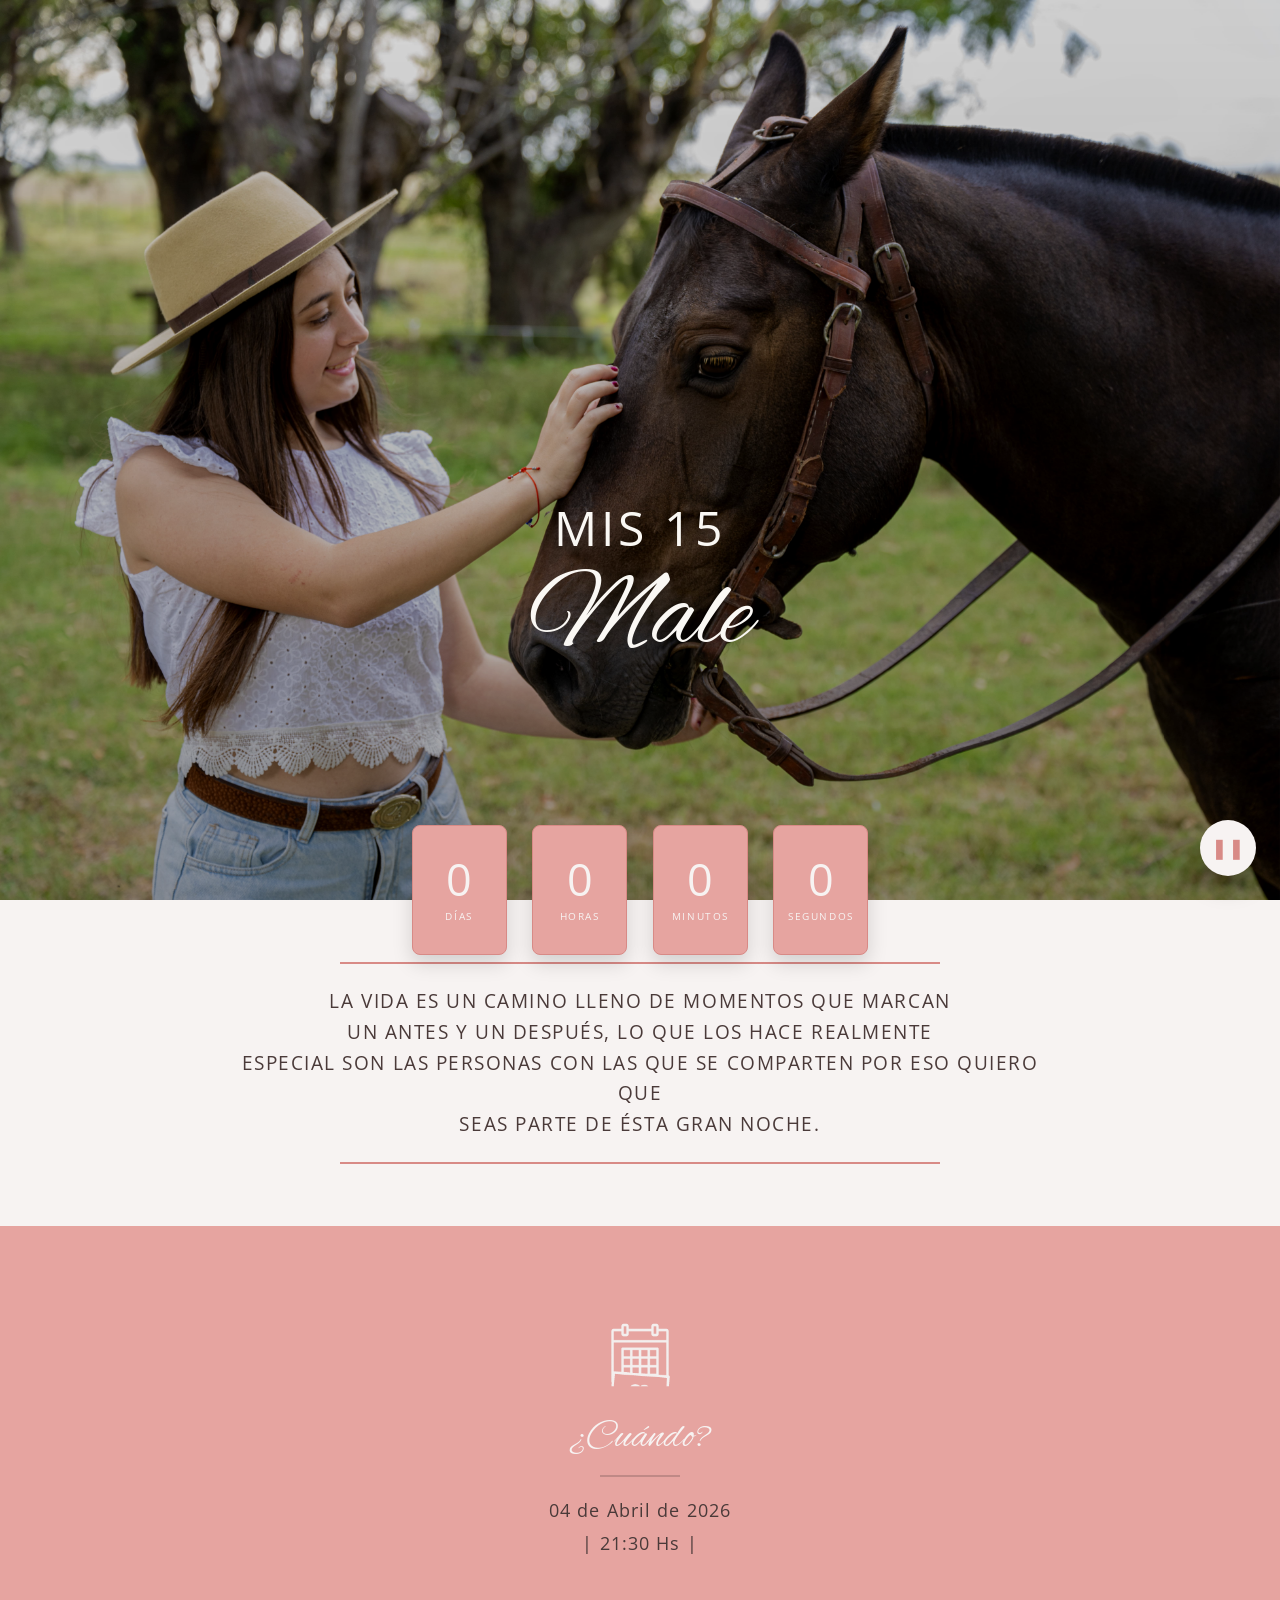
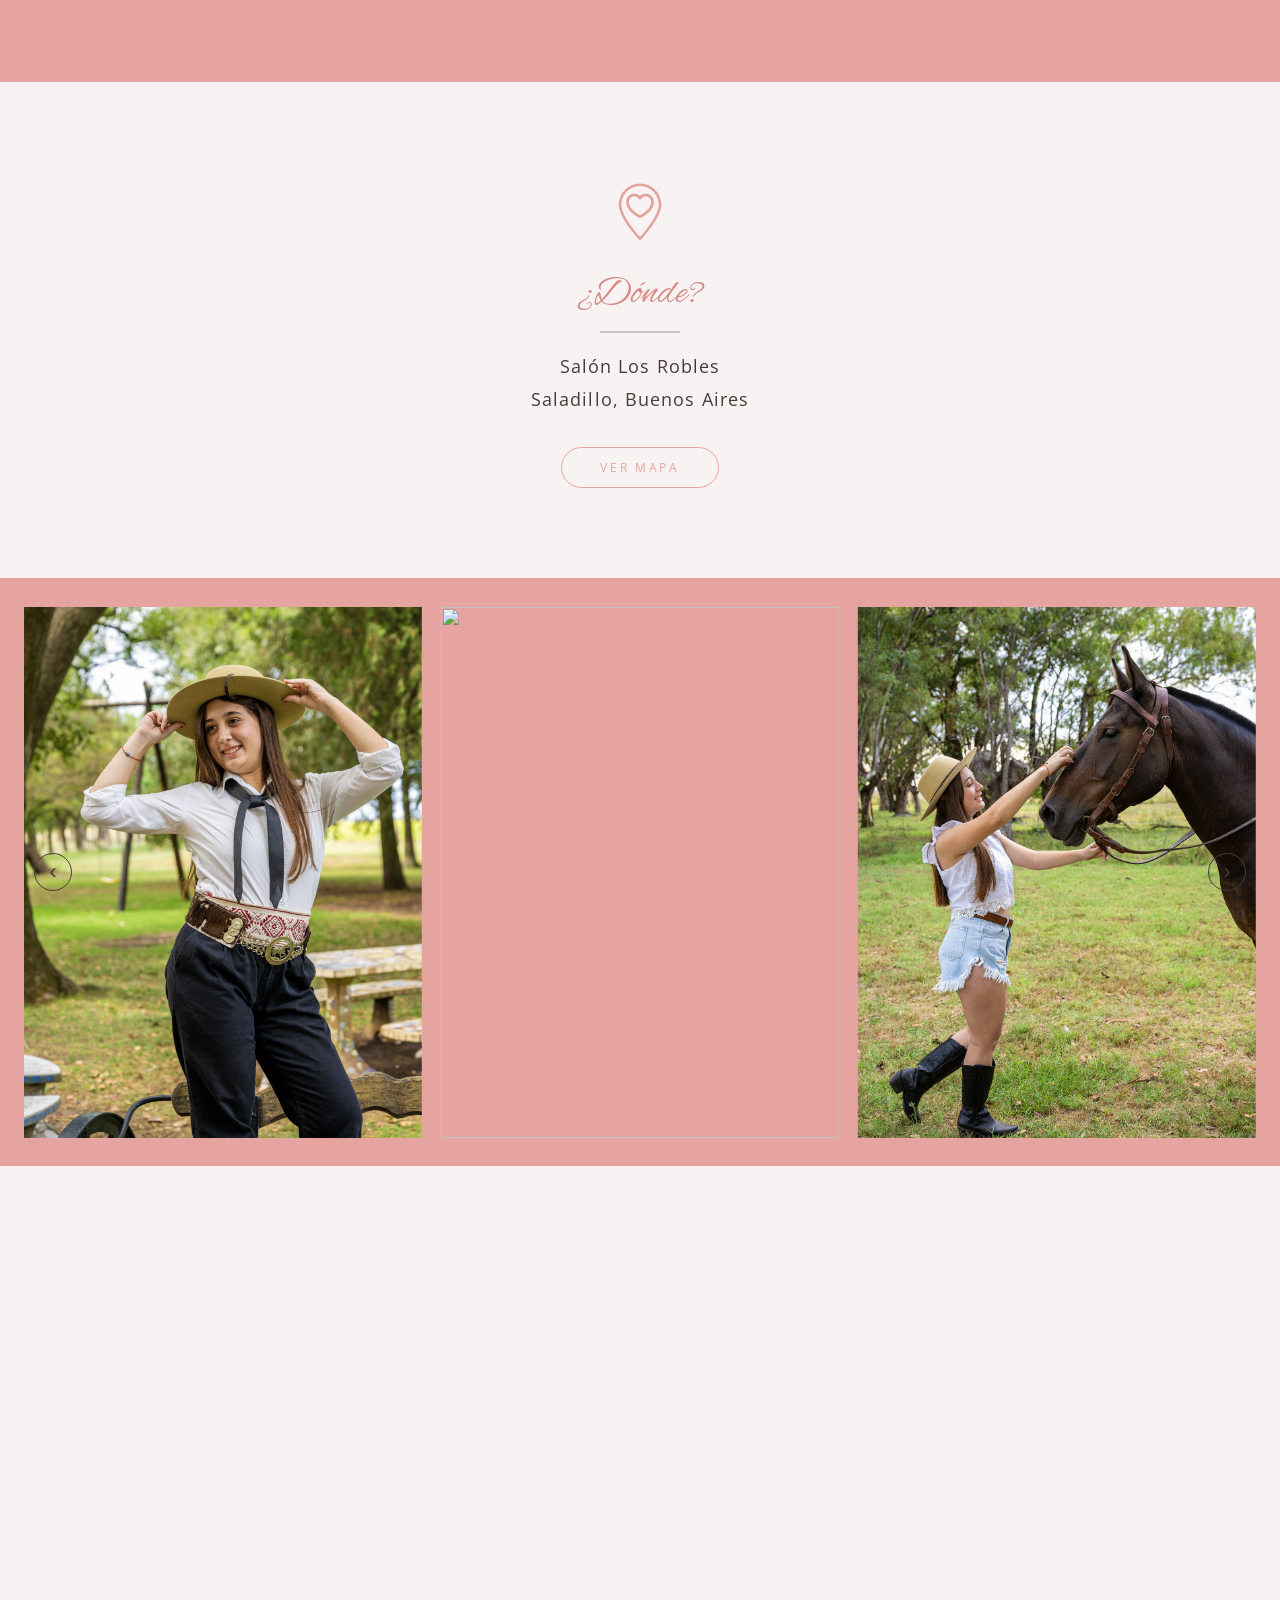
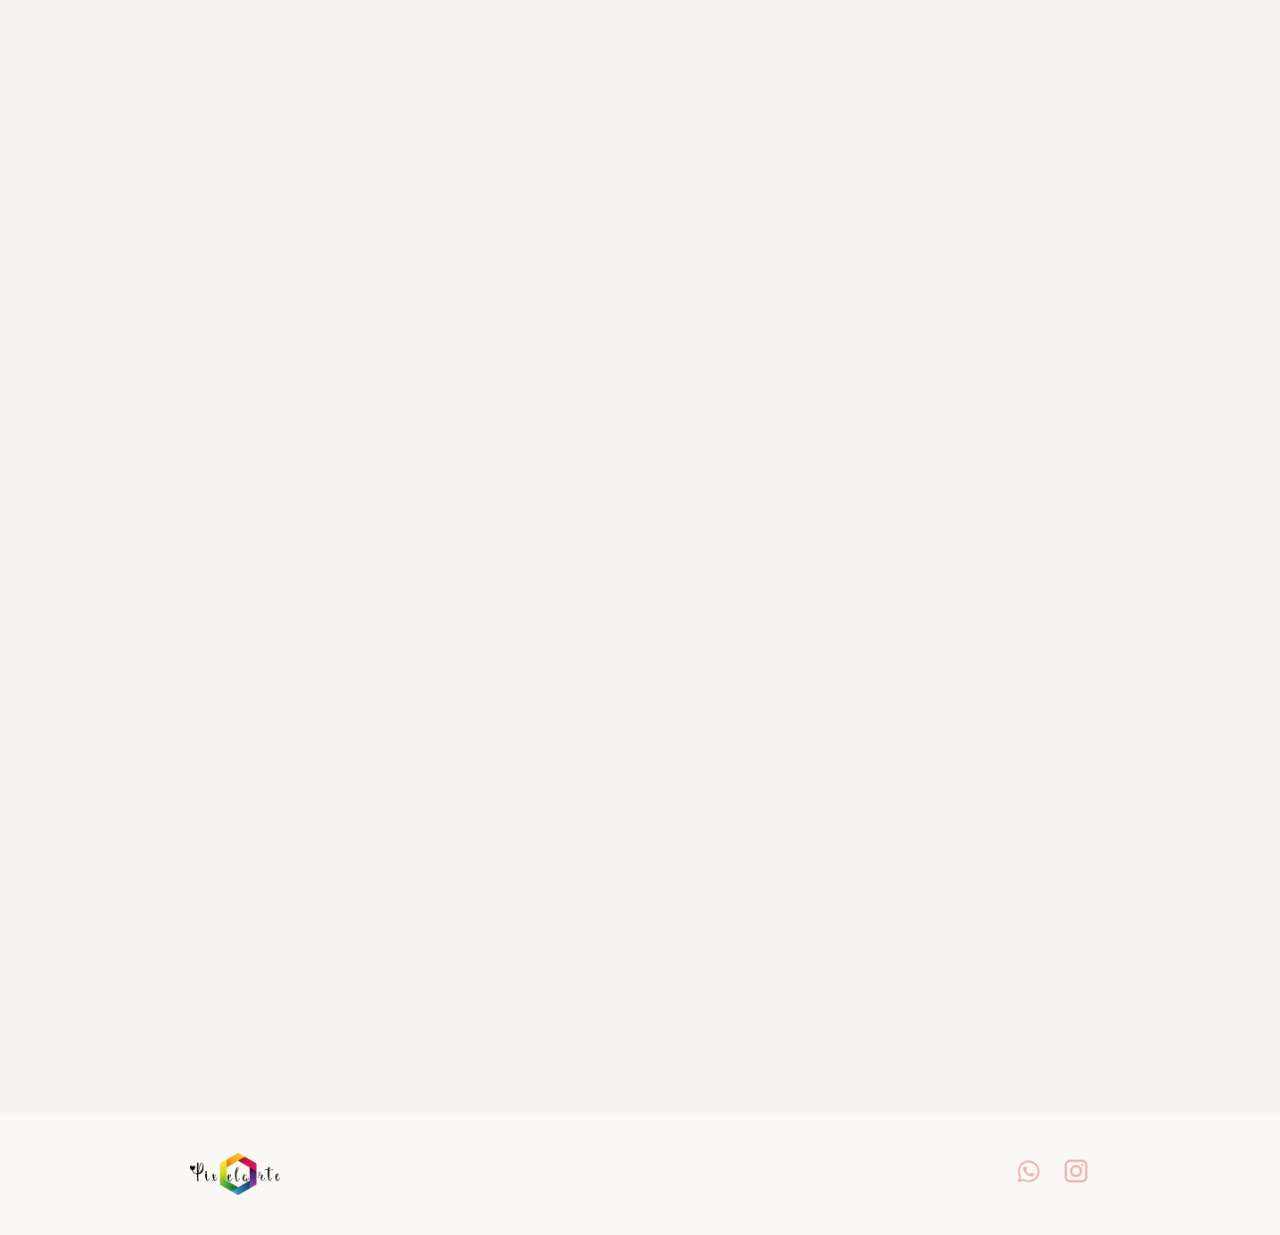
==== invitacion.html @ fdafbbee "Add files via upload" ====
<!DOCTYPE html>
<html lang="es">
<head>
  <meta charset="UTF-8" />
  <meta name="viewport" content="width=device-width, initial-scale=1.0" />
  <title>Mis 15 Male</title>

  <link rel="icon" type="image/png" href="Pixelarte Isologotipo.png">

  <link rel="stylesheet" href="inv.css">
</head>
<body>

  <!-- Música -->
  <audio id="musica" loop>
    <source src="Natalia Lafourcade - Hasta la Raíz.mp3" type="audio/mpeg">
  </audio>

  <!-- Botón música -->
  <button id="musicToggle" class="music-btn">▶</button>

<section class="foto-portada">
  <img src="DSC_3637-1.jpg" class="hero-desktop" alt="Foto de la quinceañera">
  <img src="DSC_3637-copia.jpg" class="hero-mobile" alt="Foto">
  <div class="hero-text">
    <span class="hero-title">MIS 15</span>
    <span class="hero-name">Male</span>
  </div>

  
   <!-- CUENTA REGRESIVA -->
  <div class="countdown-wrapper">
    <div class="countdown">
      <div class="time-box">
        <span id="days">0</span>
        <small>DÍAS</small>
      </div>
      <div class="time-box">
        <span id="hours">0</span>
        <small>HORAS</small>
      </div>
      <div class="time-box">
        <span id="minutes">0</span>
        <small>MINUTOS</small>
      </div>
      <div class="time-box">
        <span id="seconds">0</span>
        <small>SEGUNDOS</small>
      </div>
    </div>
  </div>
</section>


 <section class="frase-separador">
  <div class="linea reveal"></div>

  <p class="frase-texto reveal">
La vida es un camino lleno de momentos que marcan <br> 
un antes y un después, lo que los hace realmente <br>
especial son las personas con las que se comparten por eso quiero que <br>
seas parte de ésta gran noche.
 </p>

  <div class="linea reveal"></div>
</section>

<section class="section-fecha reveal">
  <div class="fecha-contenido">
    
    <div class="fecha-icono">
      <img src="Calendario.gif" alt="Calendario">
    </div>

    <h2 class="fecha-titulo">¿Cuándo?</h2>

    <p class="fecha-texto">
      04 de Abril de 2026<br>
      | 21:30 Hs |
    </p>

  </div>
</section>

<section class="donde-section reveal">

  <!-- ICONO (poné tu imagen acá) -->
  <img src="Ubicacion.gif" alt="Ubicación" class="icono-donde">

  <p class="donde-titulo">¿Dónde?</p>

  <p class="donde-info">
    Salón Los Robles <br>
    Saladillo, Buenos Aires
  </p>

  <button class="donde-boton" onclick="abrirMapa('fiesta')">
    VER MAPA
  </button>

</section>
<!-- MAPA MODAL -->
<div id="mapaModal" class="mapa-modal">
  <div class="mapa-contenido">
    <button class="cerrar-album" onclick="cerrarMapa()"></button>
    
   <iframe
src="https://www.google.com/maps?q=Quinta+Los+Robles+Saladillo&output=embed"
width="100%"
height="100%"
style="border:0;"
allowfullscreen=""
loading="lazy"
referrerpolicy="no-referrer-when-downgrade">
</iframe>
  </div>
</div>

<section class="carousel-section reveal">
  <div class="carousel-container carousel-hidden">


    <button class="carousel-btn prev" onclick="moveSlide(this, -1)">‹</button>
<button class="carousel-btn next" onclick="moveSlide(this, 1)">›</button>



    <div class="carousel-track">
      <div class="carousel-item"><img src="1.jpg" alt=""></div>
      <div class="carousel-item"><img src="2.jpg" alt=""></div>
      <div class="carousel-item"><img src="3.jpg" alt=""></div>
      <div class="carousel-item"><img src="4.jpg" alt=""></div>
      <div class="carousel-item"><img src="1.jpg" alt=""></div>
      <div class="carousel-item"><img src="2.jpg" alt=""></div>
      <div class="carousel-item"><img src="3.jpg" alt=""></div>
      <div class="carousel-item"><img src="4.jpg" alt=""></div>
      <div class="carousel-item"><img src="1.jpg" alt=""></div>
      <div class="carousel-item"><img src="2.jpg" alt=""></div>
      <div class="carousel-item"><img src="3.jpg" alt=""></div>
      <div class="carousel-item"><img src="4.jpg" alt=""></div>
      <div class="carousel-item"><img src="1.jpg" alt=""></div>
      <div class="carousel-item"><img src="2.jpg" alt=""></div>
      <div class="carousel-item"><img src="3.jpg" alt=""></div>
      <div class="carousel-item"><img src="4.jpg" alt=""></div>
      <div class="carousel-item"><img src="1.jpg" alt=""></div>
      <div class="carousel-item"><img src="2.jpg" alt=""></div>
      <div class="carousel-item"><img src="3.jpg" alt=""></div>
      <div class="carousel-item"><img src="4.jpg" alt=""></div>
      <div class="carousel-item"><img src="1.jpg" alt=""></div>
      <div class="carousel-item"><img src="2.jpg" alt=""></div>
      <div class="carousel-item"><img src="3.jpg" alt=""></div>
      <div class="carousel-item"><img src="4.jpg" alt=""></div>
      <div class="carousel-item"><img src="1.jpg" alt=""></div>
      <div class="carousel-item"><img src="2.jpg" alt=""></div>
      <div class="carousel-item"><img src="3.jpg" alt=""></div>
      <div class="carousel-item"><img src="4.jpg" alt=""></div>
      <div class="carousel-item"><img src="1.jpg" alt=""></div>
      <div class="carousel-item"><img src="2.jpg" alt=""></div>
      <div class="carousel-item"><img src="3.jpg" alt=""></div>
      <div class="carousel-item"><img src="4.jpg" alt=""></div>
      <div class="carousel-item"><img src="1.jpg" alt=""></div>
      <div class="carousel-item"><img src="2.jpg" alt=""></div>
      <div class="carousel-item"><img src="3.jpg" alt=""></div>
      <div class="carousel-item"><img src="4.jpg" alt=""></div>      
    </div>

  </div>
</section>

<section class="dresscode-section reveal">

  <!-- ICONO (reemplazá src por el tuyo) -->
  <img src="Diamante.gif" alt="Dress Code" class="dresscode-icono">

  <h2 class="dresscode-titulo">Vestimenta</h2>

  <p class="dresscode-tipo">ELEGANTE</p>

  <div class="dresscode-linea"></div>

  <p class="dresscode-aclaracion">
    Sentite libre de elegir un look<br>
    arreglado sin necesidad de traje, corbata<br>
    ni vestidos largos.<br>
  </p>

</section>

<section class="frase-separador frase-oscura reveal">

  <div class="linea-oscura reveal"></div>

  <p class="frase-texto-oscura reveal">
    COMIENZA MI CUENTA REGRESIVA <br>
    PARA VIVIR LO QUE TANTO SOÑÉ.<br>
  </p>

  <div class="linea-oscura reveal"></div>

</section>

<section class="album-section reveal">

  <!-- ICONO (poné el tuyo) -->
  <img src="Camara.gif" alt="Álbum de fotos" class="album-icono">

  <h2 class="album-titulo">Quiero ver tus fotos</h2>

  <p class="album-texto">
    Pueden subir todas sus fotos <br>
    del evento a mi álbum compartido<br>
  </p>

  <button class="album-boton" onclick="abrirAlbum()">
SUBIR FOTOS
</button>

</section>

<div id="albumOverlay">

  <button class="cerrar-album" onclick="cerrarAlbum()">✕</button>

  <iframe src="album.html"></iframe>

</div>

<section class="regalo-section reveal">

  <div class="regalo-contenido">

    <!-- ICONO -->
    <div class="regalo-icono">
      <img src="Regalo.gif" alt="Regalo">
    </div>

    <h2 class="regalo-titulo">Mesa de Regalos</h2>

    <p class="regalo-texto">
      Nada es más importante que tú presencia,<br>
      pero sí deseás hacerme un regalo<br>
      que sea tamaño sobrecito.<br>
    </p>

  </div>

</section>

<section class="carousel-section reveal">

  <div class="carousel-container carousel-hidden">

    <button class="carousel-btn prev" onclick="moveSlide(this, -1)">‹</button>
<button class="carousel-btn next" onclick="moveSlide(this, 1)">›</button>


    <div class="carousel-track">
      <div class="carousel-item"><img src="5.jpg" alt=""></div>
      <div class="carousel-item"><img src="6.jpg" alt=""></div>
      <div class="carousel-item"><img src="7.jpg" alt=""></div>
      <div class="carousel-item"><img src="5.jpg" alt=""></div>
      <div class="carousel-item"><img src="6.jpg" alt=""></div>
      <div class="carousel-item"><img src="7.jpg" alt=""></div>
      <div class="carousel-item"><img src="5.jpg" alt=""></div>
      <div class="carousel-item"><img src="6.jpg" alt=""></div>
      <div class="carousel-item"><img src="7.jpg" alt=""></div>
      <div class="carousel-item"><img src="5.jpg" alt=""></div>
      <div class="carousel-item"><img src="6.jpg" alt=""></div>
      <div class="carousel-item"><img src="7.jpg" alt=""></div>
      <div class="carousel-item"><img src="5.jpg" alt=""></div>
      <div class="carousel-item"><img src="6.jpg" alt=""></div>
      <div class="carousel-item"><img src="7.jpg" alt=""></div>
      <div class="carousel-item"><img src="5.jpg" alt=""></div>
      <div class="carousel-item"><img src="6.jpg" alt=""></div>
      <div class="carousel-item"><img src="7.jpg" alt=""></div>
      <div class="carousel-item"><img src="5.jpg" alt=""></div>
      <div class="carousel-item"><img src="6.jpg" alt=""></div>
      <div class="carousel-item"><img src="7.jpg" alt=""></div>
      <div class="carousel-item"><img src="5.jpg" alt=""></div>
      <div class="carousel-item"><img src="6.jpg" alt=""></div>
      <div class="carousel-item"><img src="7.jpg" alt=""></div>
      <div class="carousel-item"><img src="5.jpg" alt=""></div>
      <div class="carousel-item"><img src="6.jpg" alt=""></div>
      <div class="carousel-item"><img src="7.jpg" alt=""></div>
      <div class="carousel-item"><img src="5.jpg" alt=""></div>
      <div class="carousel-item"><img src="6.jpg" alt=""></div>
      <div class="carousel-item"><img src="7.jpg" alt=""></div>
      <div class="carousel-item"><img src="5.jpg" alt=""></div>
      <div class="carousel-item"><img src="6.jpg" alt=""></div>
      <div class="carousel-item"><img src="7.jpg" alt=""></div>
      <div class="carousel-item"><img src="5.jpg" alt=""></div>
      <div class="carousel-item"><img src="6.jpg" alt=""></div>
      <div class="carousel-item"><img src="7.jpg" alt=""></div>
      <div class="carousel-item"><img src="5.jpg" alt=""></div>
      <div class="carousel-item"><img src="6.jpg" alt=""></div>
      <div class="carousel-item"><img src="7.jpg" alt=""></div>
    </div>

  </div>

</section>

<section class="frase-separador frase-oscura reveal">

  <div class="linea-oscura reveal"></div>

  <p class="frase-texto-oscura reveal">
    QUIERO QUE SEAS PARTE DE ESTA NOCHE TAN ESPECIAL PARA MÍ
  </p>

  <div class="linea-oscura reveal"></div>

</section>
<section class="musica-section reveal">

  <img src="Musica.gif" alt="Música" class="musica-icono">

  <h2 class="musica-titulo">Sumá tu canción</h2>

  <p class="musica-texto">
    ¿Cuál es la canción q no debe <br>
     faltar en la playlist de la fiesta?
  </p>

  <!-- 🎧 VISTA PREVIA SPOTIFY -->
  <div class="spotify-preview">
    <iframe
src="https://open.spotify.com/embed/playlist/1Nv7Byeky672iIqFgaaTHV?theme=0"
loading="lazy"
allow="autoplay; clipboard-write; encrypted-media; fullscreen; picture-in-picture">
</iframe>
  </div>

  <a
    href="https://open.spotify.com/playlist/1Nv7Byeky672iIqFgaaTHV?si=Cf5JRsGTRLe-jTcQRx_o3g&pt=467a1d64c86db65dd7f4124edf9e738d&pi=liHEUM7JQKGcd"
    target="_blank"
    class="musica-boton"
  >
    AGREGAR CANCIONES
  </a>

</section>


<section class="instagram-section reveal">

  <div class="instagram-contenido">

    <!-- ICONO (logo instagram / gif) -->
    <div class="instagram-icono">
      <img src="Instagram.gif" alt="Instagram">
    </div>

    <h2 class="instagram-titulo">Seguime en Instagram</h2>

    <p class="instagram-texto">
      Compartí tus fotos, videos y recuerdos<br>
de esta noche tan especial<br>
      etiquetándome en Instagram.<br>
    </p>

    <div class="instagram-preview">
  <img src="DSC_3637-copia.jpg" alt="Perfil de Instagram" class="ig-avatar">

  <p class="ig-user">@malegatto9</p>

  <div class="ig-grid">
    <img src="1.jpg" alt="">
    <img src="2.jpg" alt="">
    <img src="3.jpg" alt="">
  </div>
</div>

    <a
      href="https://www.instagram.com/malegatto9?igsh=MTMxNmNuZTY4c3pyZg=="
      target="_blank"
      class="instagram-boton"
    >
      VER INSTAGRAM
    </a>

  </div>

</section>

<section class="asistencia-section reveal">
  <p class="asistencia-titulo">Confirmá tú Asistencia</p>
  <p class="asistencia-fecha">Antes del 8 de Enero de 2026</p>

  <!-- CANTIDAD (AFUERA DEL CUADRO) -->
<div class="cantidad-wrapper">
  <label for="cantidadPersonas" class="label">
    Número de personas a confirmar
  </label>

  <select name="entry.540690027" id="cantidadPersonas" required>
    <option value="">Seleccionar</option>
    <option value="1">1 persona</option>
    <option value="2">2 personas</option>
    <option value="3">3 personas</option>
    <option value="4">4 personas</option>
    <option value="5">5 personas</option>
    <option value="6">6 personas</option>
    <option value="7">7 personas</option>
  </select>
</div>

  <div class="asistencia-card">
    <form
      id="asistenciaForm"
      action="https://docs.google.com/forms/d/e/1FAIpQLSeVSXwCPPIdnPT5GHcYxbFGFadPv_xNnHCM5b_DQEjVjLg-8Q/formResponse"
      method="POST"
      target="hidden_iframe"
    >
   <input
  type="hidden"
  name="entry.540690027"
  id="cantidadHidden"
/>

<div class="campo campo-radios">
        <label class="label">¿Asistirás?</label>

        <label class="radio-item">
          <input type="radio" name="entry.1779840284" value="Confirmo Asistencia" required>
          <span>¡Confirmo!</span>
        </label>

        <label class="radio-item">
          <input type="radio" name="entry.1779840284" value="No podré asistir">
          <span>No podré asistir</span>
        </label>
      </div>

      <!-- Personas extra (2,3,4,5) -->
<div id="personasExtra"></div>

           <!-- INVITADOS -->
      <div id="personasContainer"></div>

      <!-- CAMPO OCULTO -->
     <textarea
  name="entry.555114571"
  id="datosFinales"
  style="display:none;"
></textarea>


      <!-- MENSAJE -->
      <div class="campo">
  <label class="label">Mensaje</label>

  <textarea
    name="entry.1248954764"
    id="mensaje"
    placeholder="Escribime lo que quieras 🤍"
    maxlength="200"
  ></textarea>

  <small id="contador" style="
    display:block;
    margin-top:6px;
    font-size:0.65rem;
    letter-spacing:0.12em;
    color:#4A3A39;
    text-align:right;
  ">
    180 caracteres restantes
  </small>
</div>

    </form>

    <button
  type="submit"
  class="asistencia-boton"
  form="asistenciaForm"
>
  ENVIAR RESPUESTA
</button>

    <iframe name="hidden_iframe" style="display:none;"></iframe>

    <div id="mensajeGracias" class="mensaje-gracias oculto">
      <p class="mensaje-titulo">¡GRACIAS!</p>
      <p class="mensaje-texto">Tu respuesta fue enviada correctamente 🤍</p>
    </div>
  </div>
</section>

<section class="calendario-section reveal">

  <div class="calendario-contenido">

    <!-- ICONO -->
    <div class="calendario-icono">
      <img src="Sobre.gif" alt="Calendario">
    </div>

    <h2 class="calendario-titulo">Reserva la Fecha</h2>

    <p class="calendario-texto">
      Sumá la fecha a tu calendario<br>
      para no olvidarte de esta noche<br>
      tan especial
    </p>

    <a
      href="https://calendar.google.com/calendar/event?action=TEMPLATE&tmeid=M2piaW92cjJtM2t0dTgxdGx0dXFkNTkxczkgc29maXRydWViYUBt&tmsrc=sofitrueba%40gmail.com"
      target="_blank"
      class="calendario-boton"
    >
      AGREGAR AL CALENDARIO
    </a>

  </div>

</section>

<section class="frase-separador reveal">
  <div class="linea reveal"></div>

  <p class="frase-texto reveal">
    PREPARATE PARA ÉSTA GRAN <strong>¡NOCHE!</strong>
  </p>

  <div class="linea reveal"></div>
</section>

<section class="foto-espera-section reveal">

  <div class="foto-espera-contenido">

    <!-- FOTO VERTICAL -->
    <img src="Final.jpg" alt="Male" class="foto-espera-img">

    <!-- ICONO -->
    <img src="Globo.gif" alt="Icono" class="foto-espera-icono">

    <!-- TEXTO -->
    <p class="foto-espera-texto">Te espero!</p>
    <p class="foto-espera-nombre">Flor</p>

  </div>

</section>

  <script src="script.js"></script>

  <footer class="footer">

  <div class="footer-contenido">

    <!-- LOGO -->
    <img src="Pixelarte Logotipo.png" alt="Pixelarte" class="footer-logo">

    <!-- REDES -->
    <div class="footer-redes">

      <a
        href="https://wa.me/5492345478614"
        target="_blank"
        aria-label="WhatsApp"
        class="footer-icono"
      >
        <img src="Whatsapp.png" alt="WhatsApp">
      </a>

      <a
        href="https://www.instagram.com/pixelartechivilcoy/"
        target="_blank"
        aria-label="Instagram"
        class="footer-icono"
      >
        <img src="Instagram.png" alt="Instagram">
      </a>

    </div>

  </div>

</footer>

</body>
</html>
---- inv.css ----
* {
  margin: 0;
  padding: 0;
  box-sizing: border-box;
}
body {
  margin: 0;
  font-family: 'Open', sans-serif;
  background-color: #F7F3F2;
}

@font-face {
  font-family: 'Alex';
  src: url('AlexBrush-Regular.ttf') format('truetype');
}

@font-face {
  font-family: 'Open';
  src: url('OpenSans-VariableFont_wdth\,wght.ttf') format('truetype');
}

.foto-portada {
  position: relative;
  width: 100%;
  height: 100vh;
  display: flex;
  justify-content: center;
  align-items: center;

  overflow: visible;     /* CLAVE */
}

.foto-portada::after{
  content:"";
  position:absolute;
  inset:0;
  background:linear-gradient(
    to bottom,
    rgba(0,0,0,0.15),
    rgba(0,0,0,0.35)
  );
  z-index:1;
}

.foto-portada img {
  position: relative;
  z-index: 1;
}

/* Foto principal */
.foto-portada img {
  position: relative;
  width: 100%;
  height: 100%;
  object-fit: cover;
  object-position: center 45%;
  z-index: 1;
  object-position: center top;
  border-radius: 0;
  box-shadow: none;
  will-change: transform;
  transition: transform 0.1s linear;
}

.hero-desktop{
  display:block;
}

.hero-mobile{
  display:none;
}

@media (max-width:480px){

  .hero-desktop{
    display:none;
  }

  .hero-mobile{
    display:block;
    width:100%;
    height:100%;
    object-fit:cover;
    object-position:center;
  }

}

/* Botón música */
.music-btn {
  position: fixed;
  bottom: 24px;
  right: 24px;
  width: 56px;
  height: 56px;
  border-radius: 50%;
  background-color: #F7F3F2; 
  border: #D88A86;
  color: #D88A86;           
  font-size: 20px;
  cursor: pointer;
  z-index: 9999;

  display: flex;
  align-items: center;
  justify-content: center;

  box-shadow: 0 10px 24px rgba(0,0,0,0.25);
  transition: transform 0.3s ease, opacity 0.3s ease;
}

.music-btn:hover {
  transform: scale(1.08);
}

.music-btn.paused {
  opacity: 0.65;
}

.foto-portada img {
  will-change: transform;
  transition: transform 0.1s linear;
}

.countdown-wrapper {
  position: absolute;
  bottom: -55px;            /* mitad sobre foto / mitad blanco */
  left: 50%;
  transform: translateX(-50%);
  width: 100%;
  display: flex;
  justify-content: center;
  z-index: 10;
}

.countdown {
  display: flex;
  gap: 1.6rem;
  background: transparent;
}

.time-box {
  background-color: #E6A4A0; 
  color: #8A7556;            
  width: 95px;
  height: 130px;
  border-radius: 8px;
  border: 1px solid #D88A86;


  display: flex;
  flex-direction: column;
  justify-content: center;
  align-items: center;

  box-shadow: 0 8px 20px rgba(0,0,0,0.15);
}

.time-box span {
  font-size: 2.8rem;
  font-family: 'Open', sans-serif;
  color: #F7F3F2; 
  line-height: 1;
}

.time-box small {
  font-size: 0.65rem;
  letter-spacing: 0.15em;
  margin-top: 8px;
  color: #F7F3F2;
}


@media (max-width: 480px) {
  .time-box {
    width: 75px;
    height: 110px;
  }

  .time-box span {
    font-size: 2.2rem;
  }

  .countdown-wrapper {
    bottom: -20px;
  }
}

.hero-text {
  position: absolute;
  top: 55%;
  left: 50%;
  transform: translateX(-50%);
  text-align: center;
  z-index: 2;
  pointer-events: none;
}


.hero-title {
  display: block;
  font-family: 'Open', sans-serif;
  font-size: 3rem;
  letter-spacing: 4px;
  color: #FAF8F4; /* rosa empolvado */
    text-shadow: 0 4px 12px rgba(0, 0, 0, 0.25);

}

.hero-name {
  display: block;
  font-family: 'Alex', cursive;
  font-size: clamp(4.2rem, 11vw, 6.8rem);
  line-height: 1;
  letter-spacing: 0;
  margin-top: 0.3rem;
  color: #FAF8F4;
  text-shadow: 0 4px 12px rgba(0, 0, 0, 0.25);

}

@media (max-width: 480px) {

  /* TEXTO */
  .hero-text {
    top: 50%;
    transform: translateX(-50%);
  }

  .hero-title {
    font-size: 2rem;
    letter-spacing: 2px;
  }

   .hero-name {
    font-size: clamp(3.2rem, 14vw, 4.5rem);
    margin-top: -0.2rem;
  }

  /* CUENTA */
  .countdown {
    gap: 0.6rem;
  }

  .time-box {
    width: 65px;
    height: 80px;
  }

  .time-box span {
    font-size: 1.4rem;
  }

  .time-box small {
    font-size: 0.55rem;
  }
}

.section-fecha {
  background-color:#E6A4A0;
  padding: 90px 20px;
  text-align: center;
}
.fecha-titulo {
font-family: 'Alex', cursive;
  font-size: clamp(2.1rem, 4.5vw, 2.5rem);
  font-weight: normal;
  color:#F7F3F2;
  letter-spacing: 0;
  margin: 1.2rem 0 1rem;
}

.donde-titulo,
.dresscode-titulo,
.album-titulo {
  font-family: 'Alex', cursive;
  font-size: clamp(2.1rem, 4.5vw, 2.5rem);
  font-weight: normal;
  color:#D88A86;
  letter-spacing: 0;
  margin: 1.2rem 0 1rem;
}

.fecha-texto,
.donde-info, 
.dresscode-aclaracion,
.album-texto{
  font-family: 'Open', sans-serif;
  font-size: clamp(1rem, 2.8vw, 1.15rem);
  letter-spacing: 0.06em;
  line-height: 1.8;
  color:#4A3A39;
  text-align: center;
  margin-bottom: 2rem;
}

.fecha-icono img,
.icono-donde,
.dresscode-icono,
.album-icono {
  width: 78px;
  margin: 0 auto 1rem;
  display: block;
}

.fecha-titulo::after,
.donde-titulo::after,
.album-titulo::after {
content:"";
display:block;
width:80px;
height:2px;
background:#4A3A39;
opacity:0.25;
margin:12px auto 0;
}

.fecha-contenido {
  max-width: 600px;
  margin: 0 auto;
  color: #8A7556;
}

@keyframes floatIcon {
  0% { transform: translateY(0); }
  50% { transform: translateY(-6px); }
  100% { transform: translateY(0); }
}

.fade-section {
  opacity: 0;
  transform: translateY(30px);
  transition: opacity 0.8s ease, transform 0.8s ease;
}

.fade-section.visible {
  opacity: 1;
  transform: translateY(0);
}

@media (max-width: 480px) {
  .section-fecha {
    padding: 70px 20px;
  }

  .fecha-titulo {
    font-size: 2rem;
  }

  .fecha-texto {
    font-size: 0.95rem;
  }
}

.donde-section{
background-color:#F7F3F2;
padding:90px 20px;
text-align:center;
}

.donde-boton {
  background-color: transparent;
   border: 1px solid #E6A4A0;
  color: #E6A4A0;

  padding: 0.7rem 2.4rem;
  border-radius: 999px; /* pill = pro */
  
  font-family: 'Open', sans-serif;
  font-size: 0.75rem;
  letter-spacing: 0.22em;
  text-transform: uppercase;

  cursor: pointer;

  transition:
    background-color 0.35s ease,
    color 0.35s ease,
    transform 0.25s ease,
    box-shadow 0.25s ease;
}

.donde-boton:hover {
  background-color:#D88A86;
color:#F7F3F2;

  transform: translateY(-2px);
  box-shadow: 0 8px 18px rgba(0, 0, 0, 0.15);
}

.donde-boton:active,
.album-boton:active,
.musica-boton:active,
.instagram-boton:active,
.calendario-boton:active,
.asistencia-boton:active {
  transform: translateY(0);
  box-shadow: 0 4px 10px rgba(0, 0, 0, 0.12);
}

.donde-boton:focus-visible,
.album-boton:focus-visible,
.musica-boton:focus-visible,
.instagram-boton:focus-visible,
.calendario-boton:focus-visible,
.asistencia-boton:focus-visible {
  outline: none;
  box-shadow: 0 0 0 3px rgba(203, 181, 139, 0.35);
}

@media (max-width: 480px) {
  .fecha-icono img,
  .icono-donde {
    width: 65px;
  }

  .fecha-texto,
  .donde-info {
    font-size: 0.95rem;
  }
}

/* =======================
   🗺️ MAPA MODAL
======================= */

.mapa-modal {
  position: fixed;
  inset: 0;
  background: rgba(0, 0, 0, 0.6);
  display: none;
  align-items: center;
  justify-content: center;
  z-index: 99999;
}

.mapa-modal.activo {
  display: flex;
}

.mapa-contenido {
  position: relative;
  width: 90%;
  max-width: 800px;
  height: 70vh;
  background: #FAF8F4;
  border-radius: 12px;
  overflow: hidden;
}

.mapa-contenido iframe {
  width: 100%;
  height: 100%;
  border: none;
}

.mapa-cerrar {
  position: absolute;
  top: 12px;
  right: 12px;
  background: #FAF8F4;
  border: none;
  font-size: 1.4rem;
  cursor: pointer;
  z-index: 10;
  color: #8A7556;
}

/* =======================
   FRASE SEPARADOR
======================= */

.frase-separador {
  width: 100vw;
  margin-left: calc(50% - 50vw);
  margin-right: calc(50% - 50vw);

  padding: 2.5rem 1.5rem;
  background-color:#F7F3F2;

  position: relative;
  z-index: 3;
  text-align: center;
    overflow: hidden;
}

.linea {
  display: block;
  width: 70%;
  max-width: 600px;
  height: 1.5px;
  margin: 1.4rem auto;
  background-color:#D88A86;
}

.linea-oscura {
  display: block;
  width: 70%;
  max-width: 600px;
  height: 1.5px;
  margin: 1.4rem auto;
  background-color:#F3C2BD;
}
.frase-texto {
  font-family: 'Open', sans-serif;
  font-size: 1.2rem;      /* ⬅️ más grande */
  letter-spacing: 0.08em;
  line-height: 1.6;
  text-transform: uppercase;
  color:#4A3A39;
  text-align: center;
  max-width: 800px;
  margin: 0 auto;
}

.frase-texto-oscura {
  font-family: 'Open', sans-serif;
  font-size: 1.2rem;      /* ⬅️ más grande */
  letter-spacing: 0.08em;
  line-height: 1.6;
  text-transform: uppercase;
  color:#F7F3F2;
  text-align: center;
  max-width: 800px;
  margin: 0 auto;
}

@media (max-width: 480px) {
  .frase-texto {
    font-size: 0.85rem;
    letter-spacing: 0.12em;
    line-height: 1.5;
  }
  .frase-separador .linea {
    width: 65%;
    max-width: none;
  }
}

@media (max-width: 480px) {
  .frase-separador {
    margin-top: -15px;   /* ⬅️ menos separación que en desktop */
  }
}

@media (max-width: 480px) {
  .section-blanca {
    height: 90px;    /* antes ~130px */
  }
}

/* =======================
   CARRUSEL
======================= */

.carousel-section {
  background-color: #E6A4A0;
  padding: 1.8rem 1.5rem;
  overflow: hidden;
}

.carousel-container {
  overflow: hidden;   /* ⬅️ ESTO ES LA CLAVE */
  width: 100%;
  position: relative;
}

.carousel-track {
  display: flex;
  transition: transform 0.5s ease;
  flex: 0 0 33.3333%;
}

.carousel-item {
  flex: 0 0 calc(33.333% - 0.8rem);
  margin-right: 1.2rem;
}

.carousel-item:last-child {
  margin-right: 0;
}

.carousel-item img {
  width: 100%;
  display: block;
}

/* BOTONES */
.carousel-btn {
  position: absolute;
  top: 50%;
  transform: translateY(-50%);
  background: transparent;
  border: 1px solid #4A3A39;
  color: #4A3A39;
  width: 38px;
  height: 38px;
  border-radius: 50%;
  font-size: 1.4rem;
  cursor: pointer;
  z-index: 10; /* ⬅️ CLAVE */
}


.carousel-btn:hover{
background-color:#D88A86;
color:#F7F3F2;
transform:translateY(-50%) scale(1.08);
}

.carousel-btn.prev {
  left: 10px;
}

.carousel-btn.next {
  right: 10px;
}

@media (max-width: 768px) {
  .carousel-item {
    flex: 0 0 100%;
  }

  .carousel-btn.prev {
    left: 5px;
  }

  .carousel-btn.next {
    right: 5px;
  }
}

.reveal {
  opacity: 0;
  transform: translateY(60px);
  transition: all 0.8s ease;
}

.reveal.visible {
  opacity: 1;
  transform: translateY(0);
}

/* =======================
   REVEAL ON SCROLL
======================= */

.reveal {
  opacity: 0;
  transform: translateY(60px);
  transition: opacity 0.8s ease, transform 0.8s ease;
}

.reveal.active {
  opacity: 1;
  transform: translateY(0);
}

/* ===== APARICIÓN DEL CARRUSEL ===== */
.carousel-section {
  overflow: hidden;
}

.carousel-container {
  transition: 
    transform 1s ease,
    opacity 1s ease;
}

/* Estado inicial: abajo + esquina + chico */
.carousel-hidden {
  opacity: 0;
  transform: translate(60px, 80px) scale(0.7);
}

/* Estado visible */
.carousel-visible {
  opacity: 1;
  transform: translate(0, 0) scale(1);
}

/* =======================
   DRESS CODE
======================= */

.dresscode-section {
  background-color: #F7F3F2;
  padding: 3rem 1.5rem;
  text-align: center;
}

/* TIPO */
.dresscode-tipo {
  font-family: 'Open', sans-serif;
  font-size: 0.95rem;
  letter-spacing: 0.25em;
  color: #D88A86;
  margin-bottom: 1.2rem;
}

/* LÍNEA */
.dresscode-linea {
  width: 90px;
  height: 1.5px;
  background-color: #D88A86;
  margin: 0 auto 1.5rem;
}

/* ACLARACIÓN */

@media (max-width: 480px) {
  .dresscode-icono {
    width: 60px;
  }

  .dresscode-linea {
    width: 70px;
  }

  .dresscode-tipo {
    font-size: 0.85rem;
    letter-spacing: 0.22em;
  }
}

.dresscode-icono {
  animation: floatIcon 3s ease-in-out infinite;
}

.frase-oscura {
  background-color: #E6A4A0;
}

/* =======================
   ÁLBUM DE FOTOS
======================= */

.album-section {
  background-color: #F7F3F2;
  padding: 3rem 1.5rem;
  text-align: center;
}

/* BOTÓN */
.album-boton {
  background-color: transparent;
  border: 1px solid #E6A4A0;
  color: #E6A4A0;

  padding: 0.7rem 2.4rem;
  border-radius: 999px; /* pill = pro */
  
  font-family: 'Open', sans-serif;
  font-size: 0.75rem;
  letter-spacing: 0.22em;
  text-transform: uppercase;

  cursor: pointer;

  transition:
    background-color 0.35s ease,
    color 0.35s ease,
    transform 0.25s ease,
    box-shadow 0.25s ease;
}

.album-boton:hover {
 background-color: #D88A86;
  color: #F7F3F2;

  transform: translateY(-2px);
  box-shadow: 0 8px 18px rgba(0, 0, 0, 0.15);
}

@media (max-width: 480px) {
  .album-icono {
    width: 65px;
  }

  .album-boton {
    font-size: 0.85rem;
    padding: 0.8rem 1.8rem;
  }
}

/* =======================
   REGALO
======================= */

.regalo-section {
  background-color: #E6A4A0;
  padding: 90px 20px;
  text-align: center;
}

.regalo-contenido {
  max-width: 600px;
  margin: 0 auto;
  color: #4A3A39;
}

.regalo-icono img {
  width: 78px;
  margin: 0 auto 1rem;
  display: block;
  animation: floatIcon 3s ease-in-out infinite;
}

.regalo-titulo {
  font-family: 'Alex', cursive;
  font-size: clamp(2.1rem, 4.5vw, 2.5rem);
  font-weight: normal;
  color: #F7F3F2;
  margin: 1.2rem 0 1rem;
}

.regalo-texto {
  font-family: 'Open', sans-serif;
  font-size: clamp(1rem, 2.8vw, 1.15rem);
  letter-spacing: 0.06em;
  line-height: 1.8;
  color: #4A3A39;
}

/* MOBILE */
@media (max-width: 480px) {
  .regalo-section {
    padding: 70px 20px;
  }

  .regalo-icono img {
    width: 65px;
  }

  .regalo-texto {
    font-size: 0.95rem;
  }
}

/* =======================
   CARRUSEL HORIZONTAL (1 imagen)
======================= */

.carousel-horizontal .carousel-track {
  gap: 0;
}

.carousel-horizontal .carousel-item {
  flex: 0 0 100%;
}

.carousel-horizontal .carousel-item img {
  aspect-ratio: 16 / 9; /* opcional, para horizontales */
  object-fit: cover;
}

/* Fondo distinto para el carrusel horizontal */
.carousel-horizontal {
  background-color: #F7F3F2; /* o el color que quieras */
}

/* =======================
   MÚSICA
======================= */

.musica-section {
  background-color: #F7F3F2;
  padding: 3rem 1.5rem;
  text-align: center;
}

.musica-icono {
  width: 78px;
  margin: 0 auto 1rem;
  display: block;
}

.musica-titulo {
  font-family: 'Alex', cursive;
  font-size: clamp(2.1rem, 4.5vw, 2.5rem);
  font-weight: normal;
  color: #E6A4A0;
  letter-spacing: 0;
  margin: 1.2rem 0 1rem;
}

.musica-section {
  display: flex;
  flex-direction: column;
  align-items: center;
}

.musica-texto {
  font-family: 'Open', sans-serif;
  font-size: clamp(1rem, 2.8vw, 1.15rem);
  letter-spacing: 0.06em;
  line-height: 1.8;
  color: #4A3A39;
  text-align: center;
  margin-bottom: 0;
}

.musica-boton {
  background-color: transparent;
  border: 1px solid #E6A4A0;
  color: #E6A4A0;
  margin-top: 0.3rem;

  padding: 0.7rem 2.4rem;
  border-radius: 999px; /* pill = pro */
  
  font-family: 'Open', sans-serif;
  font-size: 0.75rem;
  letter-spacing: 0.22em;
  text-transform: uppercase;

  cursor: pointer;

  transition:
    background-color 0.35s ease,
    color 0.35s ease,
    transform 0.25s ease,
    box-shadow 0.25s ease;
}

.musica-boton {
  display: block;
  margin-top: 0.2rem;
}


.musica-boton:hover {
 background-color: #D88A86;
  color: #F7F3F2;

  transform: translateY(-2px);
  box-shadow: 0 8px 18px rgba(0, 0, 0, 0.15);
}

.donde-boton,
.album-boton,
.musica-boton,
.instagram-boton,
.calendario-boton,
.asistencia-boton {
  text-decoration: none;
}

/* MOBILE */
@media (max-width: 480px) {
  .musica-icono {
    width: 65px;
  }

  .musica-boton {
    font-size: 0.85rem;
    padding: 0.8rem 1.8rem;
  }
}

/* =======================
   INSTAGRAM
======================= */

.instagram-section {
  background-color: #E6A4A0;
  padding: 90px 20px;
  text-align: center;
}

.instagram-contenido {
  max-width: 600px;
  margin: 0 auto;
  color: #4A3A39;
}

.instagram-icono img {
  width: 78px;
  margin: 0 auto 1rem;
  display: block;
  animation: floatIcon 3s ease-in-out infinite;
}

.instagram-titulo {
  font-family: 'Alex', cursive;
  font-size: clamp(2.1rem, 4.5vw, 2.5rem);
  font-weight: normal;
  color: #F7F3F2;
  margin: 1.2rem 0 1rem;
}

.instagram-texto {
  font-family: 'Open', sans-serif;
  font-size: clamp(1rem, 2.8vw, 1.15rem);
  letter-spacing: 0.06em;
  line-height: 1.8;
  color: #4A3A39;
  text-align: center;
  margin-bottom: 2rem;
}

/* BOTÓN */
.instagram-boton {
  background-color: transparent;
  border: 1px solid #F7F3F2;
  color: #F7F3F2;

  padding: 0.7rem 2.4rem;
  border-radius: 999px; /* pill = pro */
  
  font-family: 'Open', sans-serif;
  font-size: 0.75rem;
  letter-spacing: 0.22em;
  text-transform: uppercase;

  cursor: pointer;

  transition:
    background-color 0.35s ease,
    color 0.35s ease,
    transform 0.25s ease,
    box-shadow 0.25s ease;
}

.instagram-boton:hover {
  background-color: #D88A86;
  color: #F7F3F2;

  transform: translateY(-2px);
  box-shadow: 0 8px 18px rgba(0, 0, 0, 0.15);
}

/* MOBILE */
@media (max-width: 480px) {
  .instagram-section {
    padding: 70px 20px;
  }

  .instagram-icono img {
    width: 65px;
  }

  .instagram-texto {
    font-size: 0.95rem;
  }

  .instagram-boton {
    font-size: 0.85rem;
    padding: 0.8rem 1.8rem;
  }
}

.asistencia-section {
  background-color: #F7F3F2;
  padding: 4rem 1.5rem;
  text-align: center;
  border-top: 1px solid rgba(124, 95, 62, 0.25);
}

/* TÍTULO */
.asistencia-titulo {
  font-family: 'Alex', cursive;
  font-size: clamp(2.1rem, 4.5vw, 2.5rem);
  font-weight: normal;
  color: #E6A4A0;
  margin-bottom: 0.4rem;
}

/* FECHA */
.asistencia-fecha {
  font-family: 'Open', sans-serif;
  font-size: 0.7rem;
  letter-spacing: 0.22em;
  color: #4A3A39;
  margin-bottom: 1.2rem;
  text-transform: uppercase;
}

/* CARD */
.asistencia-card {
  background-color: #F7F3F2;
  border: 1px solid #E6A4A0;;      /* mismo borde */
  border-radius: 16px;            /* mismo radio */
  padding: 1.8rem 2rem;
  max-width: var(--form-width);
  margin: 0.3rem auto 0;
    width: 100%;
  display: flex;
  flex-direction: column;
  gap: 1rem; /* CLAVE */
    box-shadow: 0 12px 30px rgba(0, 0, 0, 0.08);
}

/* Cuadro contenedor externo → invisible */
.asistencia-card > form {
  background: transparent;
}

/* FORM */
#asistenciaForm {
  display: grid;
  grid-template-areas:
    "cantidad"
    "personas"
    "mensaje"
    "boton";
  row-gap: 0.6rem;
}

/* cantidad */
#cantidadPersonas {
  grid-area: cantidad;
    width: 100%;
}

.cantidad-wrapper select#cantidadPersonas {
  color: #4A3A39;
}

.cantidad-wrapper select#cantidadPersonas:focus {
  color: #4A3A39;
  outline: none;
  box-shadow: none;
  border-bottom: 1px solid #E6A4A0;
}

.cantidad-wrapper select#cantidadPersonas {
  -webkit-text-fill-color: #4A3A39;
}

:root {
  --form-width: 420px;
}

#personasExtra {
  display: flex;
  flex-direction: column;
  gap: 2rem;
  margin-top: 2.5rem;
}
/* invitados */
#personasContainer {
  grid-area: personas;
}

.invitado-extra {
  background: transparent;
  border: none;
  padding: 0;
}

/* mensaje final */
.campo:has(#mensaje) {
  grid-area: mensaje;
}

/* botón */
.asistencia-boton {
  grid-area: boton;
}

/* Bloque cantidad fuera del cuadro */
#cantidadPersonas {
  background-color: transparent;
  border: none;
  border-bottom: 1px solid rgba(255,255,255,0.6);

  border-radius: 0;
  padding: 0.6rem 0;
  margin-bottom: 1rem;

  font-size: 0.85rem;
}

#cantidadPersonas {
  appearance: none;
  -webkit-appearance: none;
  -moz-appearance: none;
  background-image: none;
}
#cantidadPersonas {
  background-image: url("data:image/svg+xml,%3Csvg viewBox='0 0 24 24' fill='none' stroke='white' stroke-width='2' xmlns='http://www.w3.org/2000/svg'%3E%3Cpolyline points='6 9 12 15 18 9'/%3E%3C/svg%3E");
  background-repeat: no-repeat;
  background-position: right center;
  background-size: 16px;
  padding-right: 1.5rem;
}

/* TARJETA POR INVITADO */
.persona {
  background-color: rgba(255,255,255,0.25); /* MUY sutil */
  border-radius: 16px;
  padding: 2rem 1.6rem;

  display: flex;
  flex-direction: column;
  gap: 1.8rem;
}

.asistencia-card .persona {
  background-color: rgba(255, 255, 255, 0.25);
  border-radius: 16px;
  padding: 2rem 1.6rem;
  box-shadow: 0 12px 30px rgba(0, 0, 0, 0.06);
}

.persona .campo-radios {
  margin-top: 0.5rem;
}

.persona .radio-item {
  font-size: 0.75rem;
  color: #9C8A6E;
}



/* CAMPOS */
.campo {
  display: flex;
  flex-direction: column;
  gap: 1rem;
}

.campo-radios {
  gap: 0.8rem;
}

.campo textarea {
  margin-bottom: 0.8rem;
}

.campo-radios .label {
  margin-bottom: 0.8rem;
}

label[for="cantidadPersonas"] {
  display: block;
  margin-bottom: 0.4rem;

  font-size: 0.65rem;
  letter-spacing: 0.2em;
  text-transform: uppercase;
  opacity: 0.85;
}
.cantidad-wrapper {
  max-width: var(--form-width);
  width: 100%;
  margin: 0 auto 0.8rem; /* 👈 CLAVE */
  text-align: left;
}

.cantidad-wrapper .label {
  text-transform: none;
  letter-spacing: 0.02em;
  font-size: 0.75rem;
}

#cantidadPersonas {
  background-color: transparent;
  border: none;
  border-bottom: 1px solid #CBB58B;
  border-radius: 0;

  padding: 0.6rem 0;
  font-size: 0.85rem;

  appearance: none;
  -webkit-appearance: none;
  -moz-appearance: none;

  background-image: url("data:image/svg+xml,%3Csvg viewBox='0 0 24 24' fill='none' stroke='%238A7556' stroke-width='2' xmlns='http://www.w3.org/2000/svg'%3E%3Cpolyline points='6 9 12 15 18 9'/%3E%3C/svg%3E");
  background-repeat: no-repeat;
  background-position: right center;
  background-size: 16px;
  padding-right: 1.5rem;
}

/* LABELS */
.label {
  font-size: 0.65rem;
  letter-spacing: 0.18em;
  text-transform: uppercase;
  color: #4A3A39;
  margin-bottom: 0.4rem;
}


/* INPUTS */
input,
select,
textarea {
  padding: 0.9rem 1rem;
  border-radius: 14px;
  border: 1px solid #E6A4A0;
  font-family: 'Open', sans-serif;
  font-size: 0.85rem;
  color: #4A3A39;
  background-color: #F7F3F2;

  transition: border-color 0.3s ease, box-shadow 0.3s ease;
}

input:focus,
select:focus,
textarea:focus {
  outline: none;
  border-color: #CBB58B;
  box-shadow: 0 0 0 3px rgba(230, 164, 160, 0.25);
}


input::placeholder,
textarea::placeholder {
  color: rgba(74,58,57,0.45);
}

/* TEXTAREA */
textarea {
  resize: none;
  height: 110px;
}

#contador {
  margin-top: 0.8rem;
}

/* RADIOS */
.radio-item {
   display: flex;
  align-items: center;
  gap: 0.8rem;
  padding: 0.4rem 0.2rem;
  border-radius: 12px;
  cursor: pointer;
  margin: 0;

  font-size: 0.78rem;      /* 👈 CLAVE */
  font-weight: 400;
  color: #4A3A39;          /* más claro */
}

.radio-item:hover {
  background-color: rgba(230,164,160,0.12);
}

select {
  margin-top: 0.6rem;
}

select {
  font-size: 0.8rem;
}

input[type="radio"] {
  width: auto;
  accent-color: #E6A4A0;
}

/* BOTÓN */
.asistencia-boton {
 background-color: transparent;
  border: 1px solid #E6A4A0;
  color: #E6A4A0;

  padding: 0.7rem 2.4rem;
  border-radius: 999px; /* pill = pro */
  
  font-family: 'Open', sans-serif;
  font-size: 0.75rem;
  letter-spacing: 0.22em;
  text-transform: uppercase;

  cursor: pointer;
    margin-top: 1rem;
  transition:
    background-color 0.35s ease,
    color 0.35s ease,
    transform 0.25s ease,
    box-shadow 0.25s ease;
  padding: 0.85rem 2.8rem;
}

.asistencia-card {
  text-align: left;
}

.asistencia-card * {
  text-align: center;
}

.asistencia-boton:hover {
  background-color: #D88A86;
  color: #F7F3F2;

  transform: translateY(-2px);
  box-shadow: 0 8px 18px rgba(0, 0, 0, 0.15);
}

/* MENSAJE GRACIAS */
.mensaje-gracias {
  margin-top: 2rem;
  padding: 1.8rem 1.5rem;
  background-color: #E6A4A0;
  text-align: center;
  border-radius: 6px;
  border: 1px solid #D88A86;
}

.mensaje-titulo {
  font-family: 'Open', sans-serif;
  font-size: 0.75rem;
  letter-spacing: 0.22em;
  color: #4A3A39;
  margin-bottom: 0.6rem;
  text-transform: uppercase;
}

.mensaje-texto {
  font-family: 'Open', sans-serif;
  font-size: 0.85rem;
  color:#4A3A39;
  line-height: 1.6;
}

/* UTIL */
.oculto {
  display: none;
}

/* =======================
   GOOGLE CALENDAR
======================= */

.calendario-section {
  background-color: #E6A4A0;
  padding: 90px 20px;
  text-align: center;
}

.calendario-contenido {
  max-width: 600px;
  margin: 0 auto;
  color: #4A3A39;
}

.calendario-icono img {
  width: 78px;
  margin: 0 auto 1rem;
  display: block;
  animation: floatIcon 3s ease-in-out infinite;
}

.calendario-titulo {
  font-family: 'Alex', cursive;
  font-size: clamp(2.1rem, 4.5vw, 2.5rem);
  font-weight: normal;
  color: #F7F3F2;
  margin: 1.2rem 0 1rem;
}

.calendario-texto {
  font-family: 'Open', sans-serif;
  font-size: clamp(1rem, 2.8vw, 1.15rem);
  letter-spacing: 0.06em;
  line-height: 1.8;
  color: #4A3A39;
  text-align: center;
  margin-bottom: 2rem;
}

/* BOTÓN */
.calendario-boton {
  background-color: transparent;
  border: 1px solid #F7F3F2;
  color: #F7F3F2;

  padding: 0.7rem 2.4rem;
  border-radius: 999px; /* pill = pro */
  
  font-family: 'Open', sans-serif;
  font-size: 0.75rem;
  letter-spacing: 0.22em;
  text-transform: uppercase;

  cursor: pointer;

  transition:
    background-color 0.35s ease,
    color 0.35s ease,
    transform 0.25s ease,
    box-shadow 0.25s ease;
}

.calendario-boton:hover {
  background-color: #D88A86;
  color: #F7F3F2;

  transform: translateY(-2px);
  box-shadow: 0 8px 18px rgba(0, 0, 0, 0.15);
}

/* MOBILE */
@media (max-width: 480px) {
  .calendario-section {
    padding: 70px 20px;
  }

  .calendario-icono img {
    width: 65px;
  }

  .calendario-texto {
    font-size: 0.95rem;
  }

  .calendario-boton {
    font-size: 0.85rem;
    padding: 0.8rem 1.8rem;
  }
}

/* =======================
   FOTO FINAL – TE ESPERO
======================= */

.foto-espera-section {
  background-color: #E6A4A0;
  padding: 4rem 1.5rem 4.5rem;
  text-align: center;
}

.foto-espera-contenido {
  max-width: 420px;
  margin: 0 auto;
}

/* FOTO */
/* FOTO */
.foto-espera-img {
  width: 100%;
  max-width: 420px; /* mobile */
  border-radius: 10px;
  box-shadow: 0 18px 35px rgba(0, 0, 0, 0.18);
  margin: 0 auto 2rem;
  display: block;
}

/* DESKTOP */
@media (min-width: 768px) {
  .foto-espera-img {
    max-width: 520px;
  }
}

/* ICONO */
.foto-espera-icono {
  width: 70px;
  margin: 0 auto 1.2rem;
  display: block;
  animation: floatIcon 3s ease-in-out infinite;
}

/* TEXTO */
.foto-espera-texto {
  font-family: 'Open', sans-serif;
  font-size: 1.05rem;
  letter-spacing: 0.18em;
  color: #4A3A39;
  text-transform: uppercase;
  margin-bottom: 0.4rem;
}

/* NOMBRE */
.foto-espera-nombre {
  font-family: 'Alex', cursive;
  font-size: 2.6rem;
  color: #F7F3F2;
}

/* MOBILE */
@media (max-width: 480px) {
  .foto-espera-img {
    border-radius: 8px;
  }

  .foto-espera-icono {
    width: 60px;
  }

  .foto-espera-nombre {
    font-size: 2.3rem;
  }
}

/* =======================
   FOOTER
======================= */

.footer {
  background-color: #FAF8F4; /* beige */
  padding: 2.5rem 1.5rem;
}

.footer-contenido {
  max-width: 900px;
  margin: 0 auto;

  display: flex;
  align-items: center;
  justify-content: space-between;
}

/* LOGO */
.footer-logo {
  width: 90px;
}

/* REDES */
.footer-redes {
  display: flex;
  gap: 1.2rem;
}

.footer-icono img {
  width: 28px;
  opacity: 0.85;
  transition: transform 0.3s ease, opacity 0.3s ease;
}

.footer-icono:hover img {
  transform: scale(1.12);
  opacity: 1;
}

@media (max-width: 480px) {
  .footer-contenido {
    flex-direction: row;       /* 👈 en línea */
    justify-content: center;
    gap: 1.5rem;
  }

  .footer-logo {
    width: 75px;
  }

  .footer-redes {
    gap: 1rem;
  }

  .footer-icono img {
    width: 28px;
  }
}

/* =======================
   SPOTIFY – VISTA PREVIA
======================= */

.spotify-preview {
  margin: 0 auto;
  max-width: 420px;
}

.spotify-preview iframe {
  width: 100%;
  height: 352px;
  border: none;
  border-radius: 14px;
  display: block;
}

@media (max-width: 480px) {
  .spotify-preview iframe {
    height: 300px;
  }
}

.instagram-preview {
  max-width: 320px;
  margin: 0 auto 2rem;
  padding: 1.2rem 1rem 1.4rem;
  background-color: rgba(250, 248, 244, 0.8);
  border-radius: 18px;
  box-shadow: 0 12px 30px rgba(0,0,0,0.08);
}

.ig-avatar {
  width: 64px;
  height: 64px;
  border-radius: 50%;
  margin: 0 auto 0.6rem;
  display: block;
}

.ig-user {
  font-size: 0.8rem;
  letter-spacing: 0.12em;
  margin-bottom: 1rem;
  color: #8A7556;
}

.ig-grid {
  display: grid;
  grid-template-columns: repeat(3, 1fr);
  gap: 6px;
}

.ig-grid img {
  width: 100%;
  aspect-ratio: 1 / 1;
  object-fit: cover;
  border-radius: 6px;
}
@media (max-width: 480px) {
  .spotify-preview {
    margin-bottom: 0;
  }

  .musica-boton {
    margin-top: 0.2rem;
  }
}

@media (max-width: 480px) {
  .musica-section {
    padding-bottom: 0.8rem; /* probá incluso 1rem si lo querés más pegado */
  }
}

@media (max-width: 480px) {
  .spotify-preview iframe {
    height: 152px !important;
    max-height: 152px !important;
    display: block;
  }
}

.carousel-item img{
  width: 100%;
  height: 100%;
  object-fit: cover;
  aspect-ratio: 3 / 4;
  display: block;
}

#albumOverlay{
position:fixed;
top:0;
left:0;
width:100%;
height:100%;
background:#F7F3F2;

display:none;
z-index:999999;
}

#albumOverlay iframe{
width:100%;
height:100%;
border:none;
}

#albumOverlay.activo{
display:block;
}

.cerrar-album{
position:absolute;
top:16px;
right:16px;

width:38px;
height:38px;

border-radius:50%;
border:1px solid #4A3A39;
background:#F7F3F2;

cursor:pointer;
z-index:1000000;
}

.cerrar-album::before,
.cerrar-album::after{
content:"";
position:absolute;
top:50%;
left:50%;
width:16px;
height:2px;
background:#4A3A39;
}

.cerrar-album::before{
transform:translate(-50%,-50%) rotate(45deg);
}

.cerrar-album::after{
transform:translate(-50%,-50%) rotate(-45deg);
}

.cerrar-album:hover{
background:#D88A86;
}

.cerrar-album:hover::before,
.cerrar-album:hover::after{
background:#F7F3F2;
}
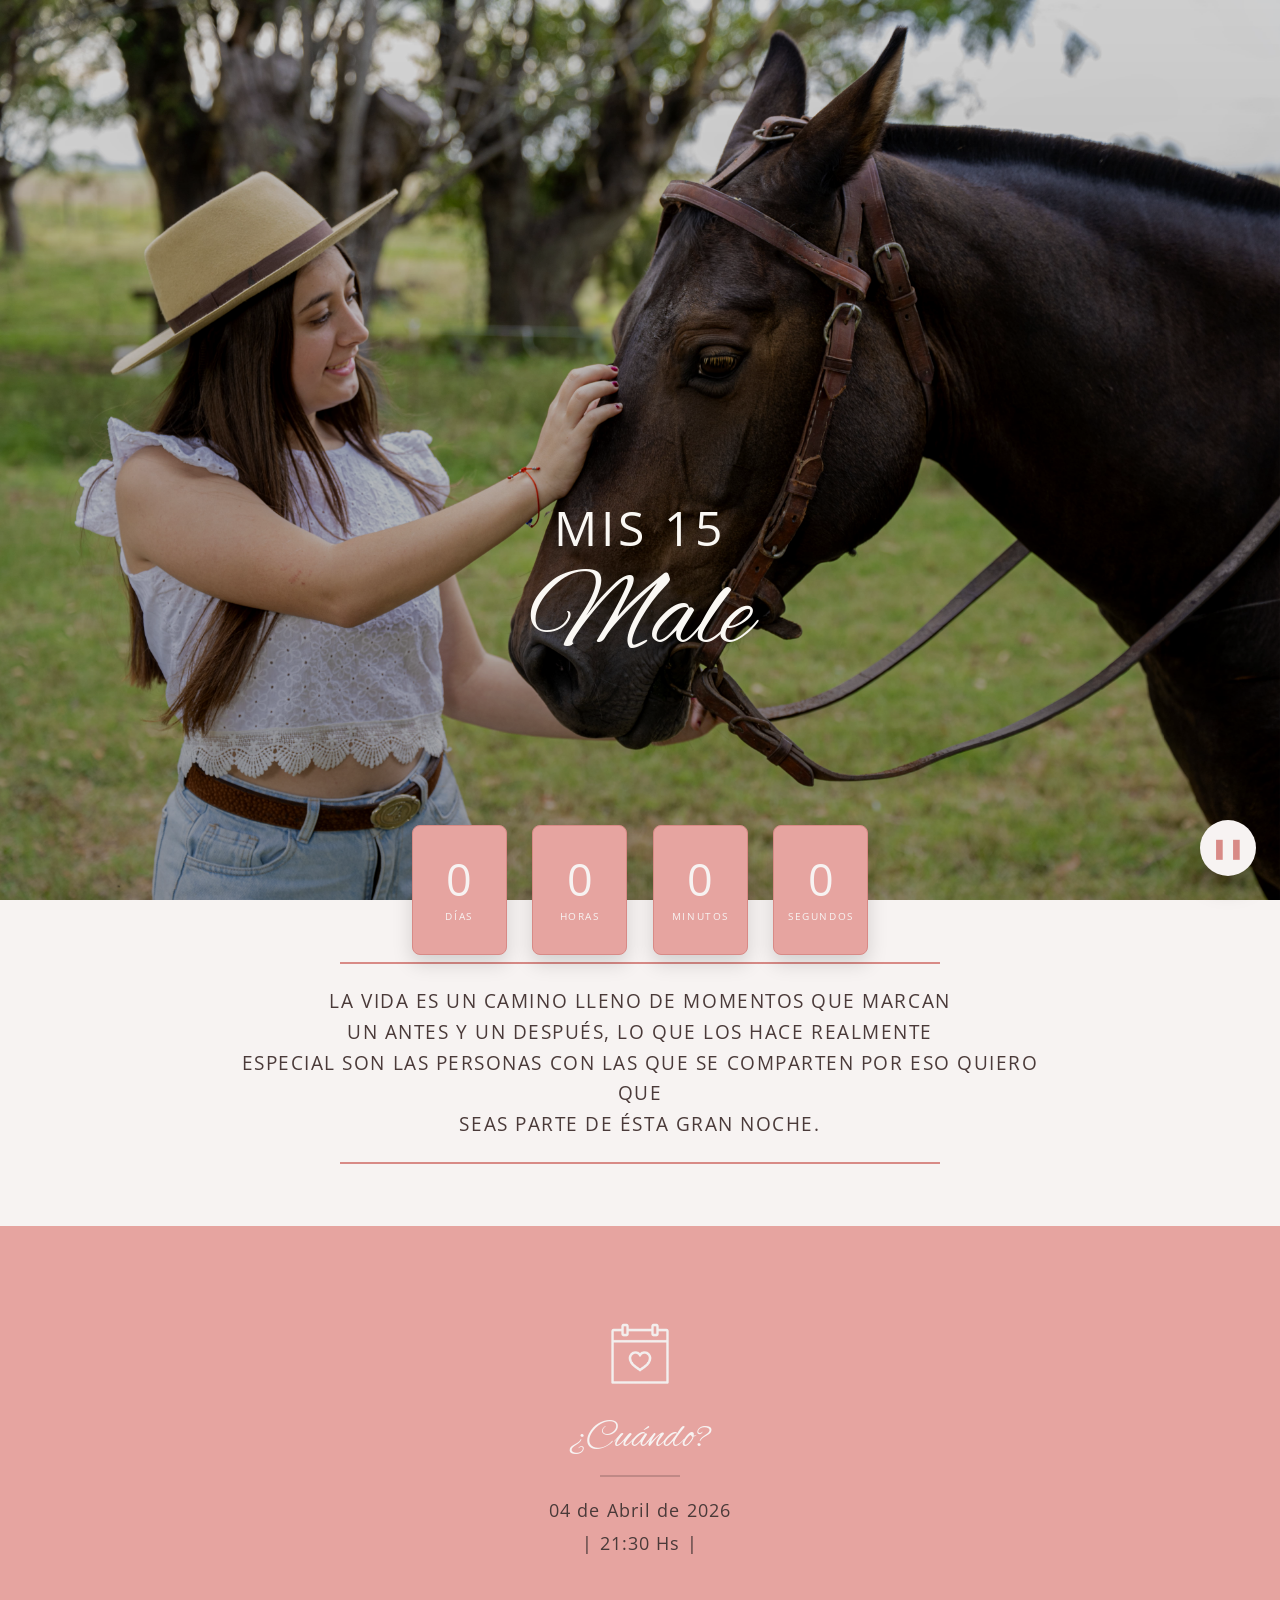
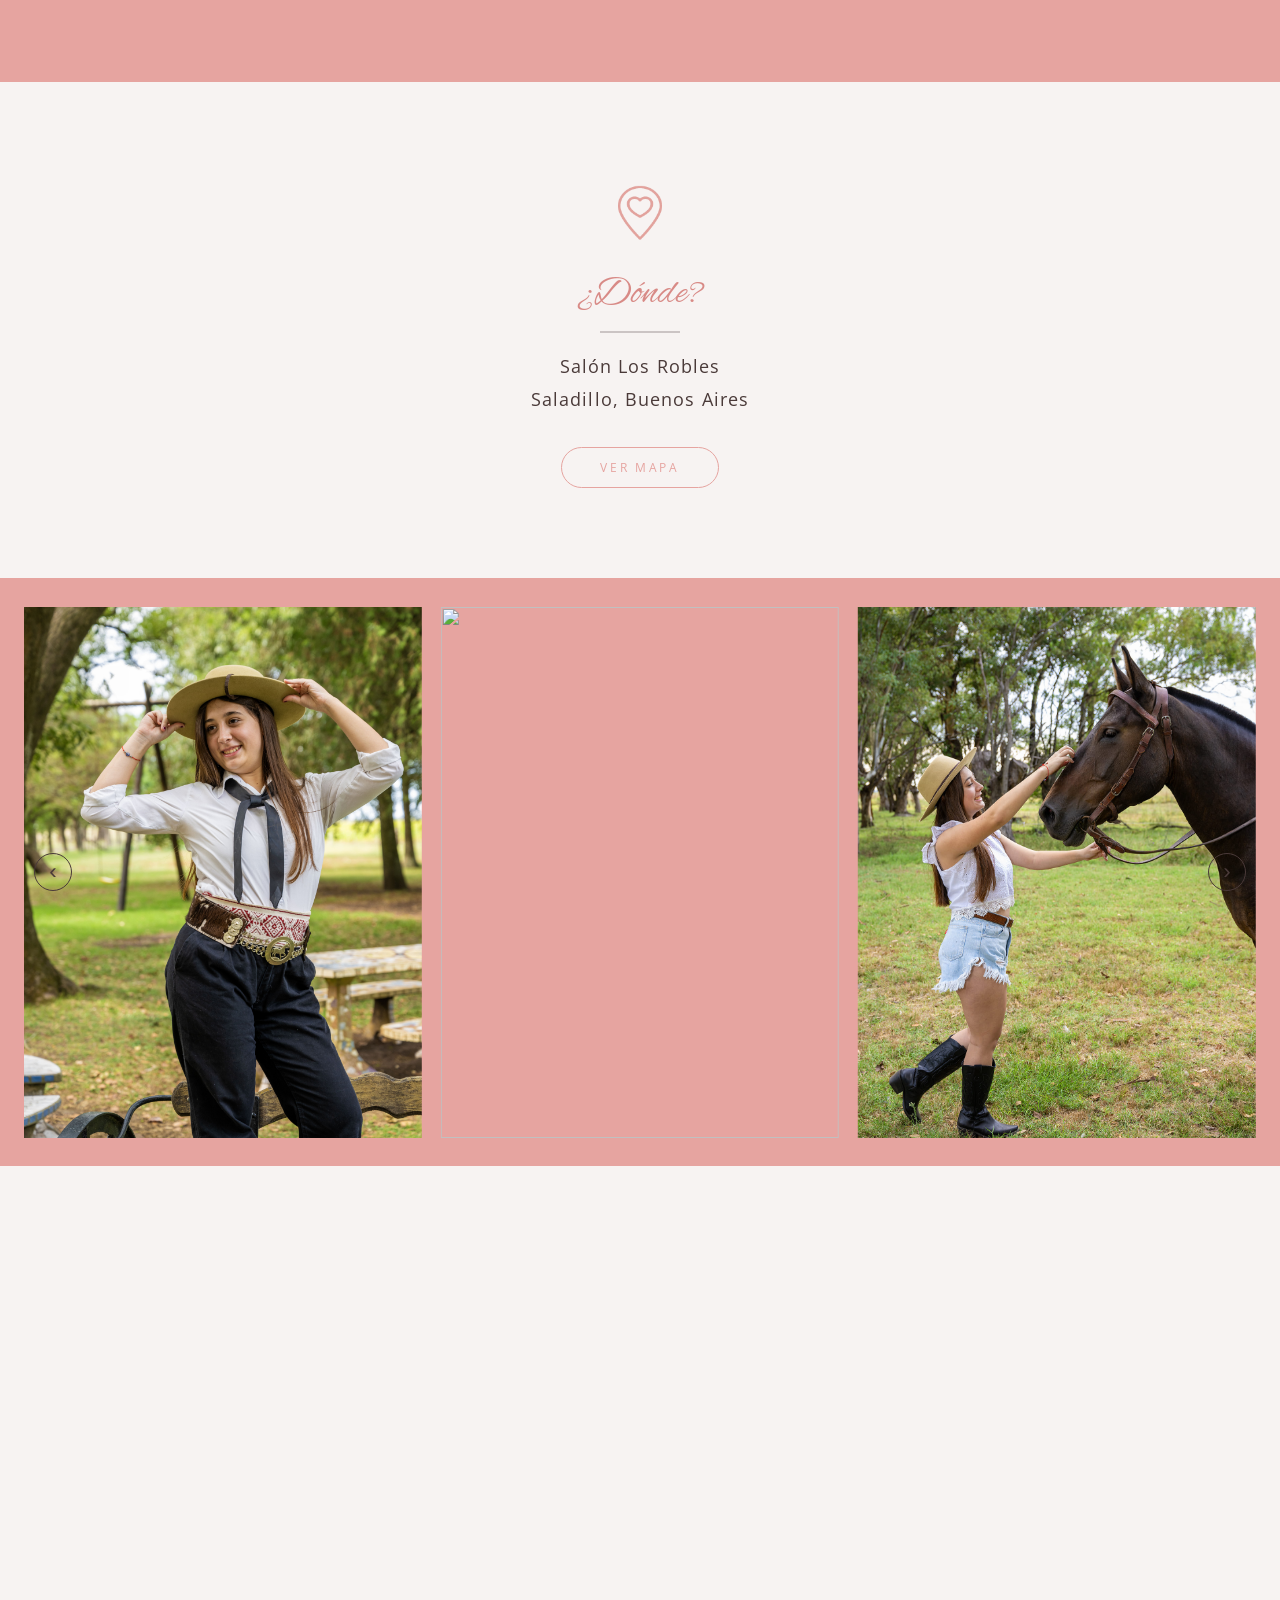
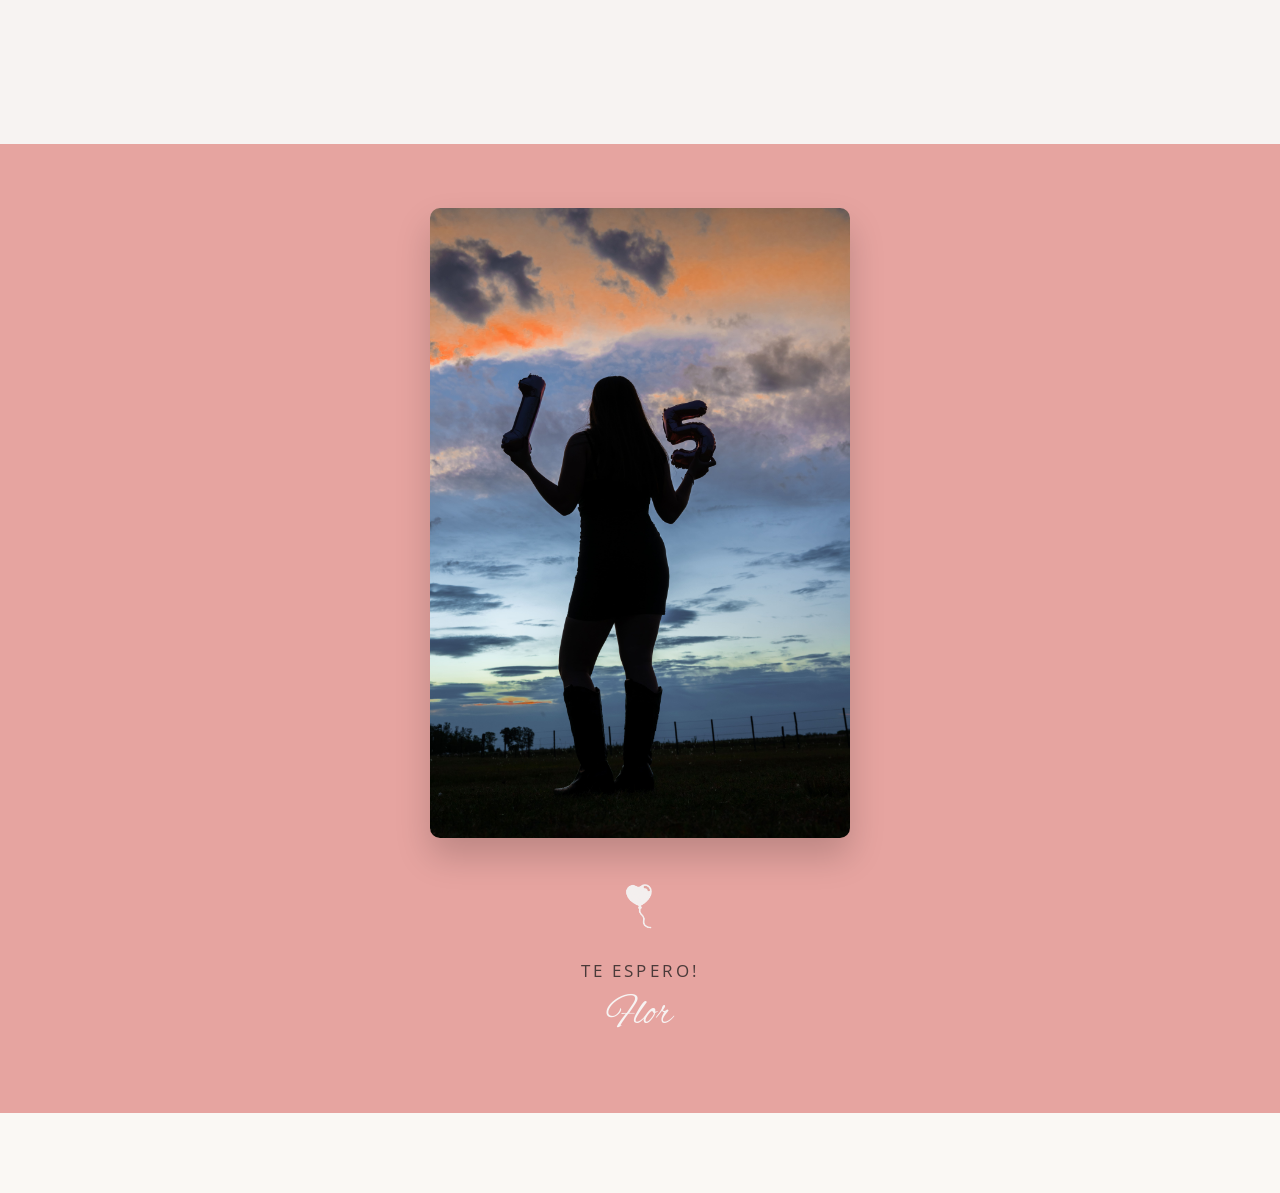
==== commit ec9a43ee: "Update invitacion.html" ====
--- a/invitacion.html
+++ b/invitacion.html
@@ -551,35 +551,10 @@
 
   <div class="footer-contenido">
 
-    <!-- LOGO -->
-    <img src="Pixelarte Logotipo.png" alt="Pixelarte" class="footer-logo">
-
-    <!-- REDES -->
-    <div class="footer-redes">
-
-      <a
-        href="https://wa.me/5492345478614"
-        target="_blank"
-        aria-label="WhatsApp"
-        class="footer-icono"
-      >
-        <img src="Whatsapp.png" alt="WhatsApp">
-      </a>
-
-      <a
-        href="https://www.instagram.com/pixelartechivilcoy/"
-        target="_blank"
-        aria-label="Instagram"
-        class="footer-icono"
-      >
-        <img src="Instagram.png" alt="Instagram">
-      </a>
-
-    </div>
-
   </div>
 
 </footer>
 
 </body>
 </html>
+
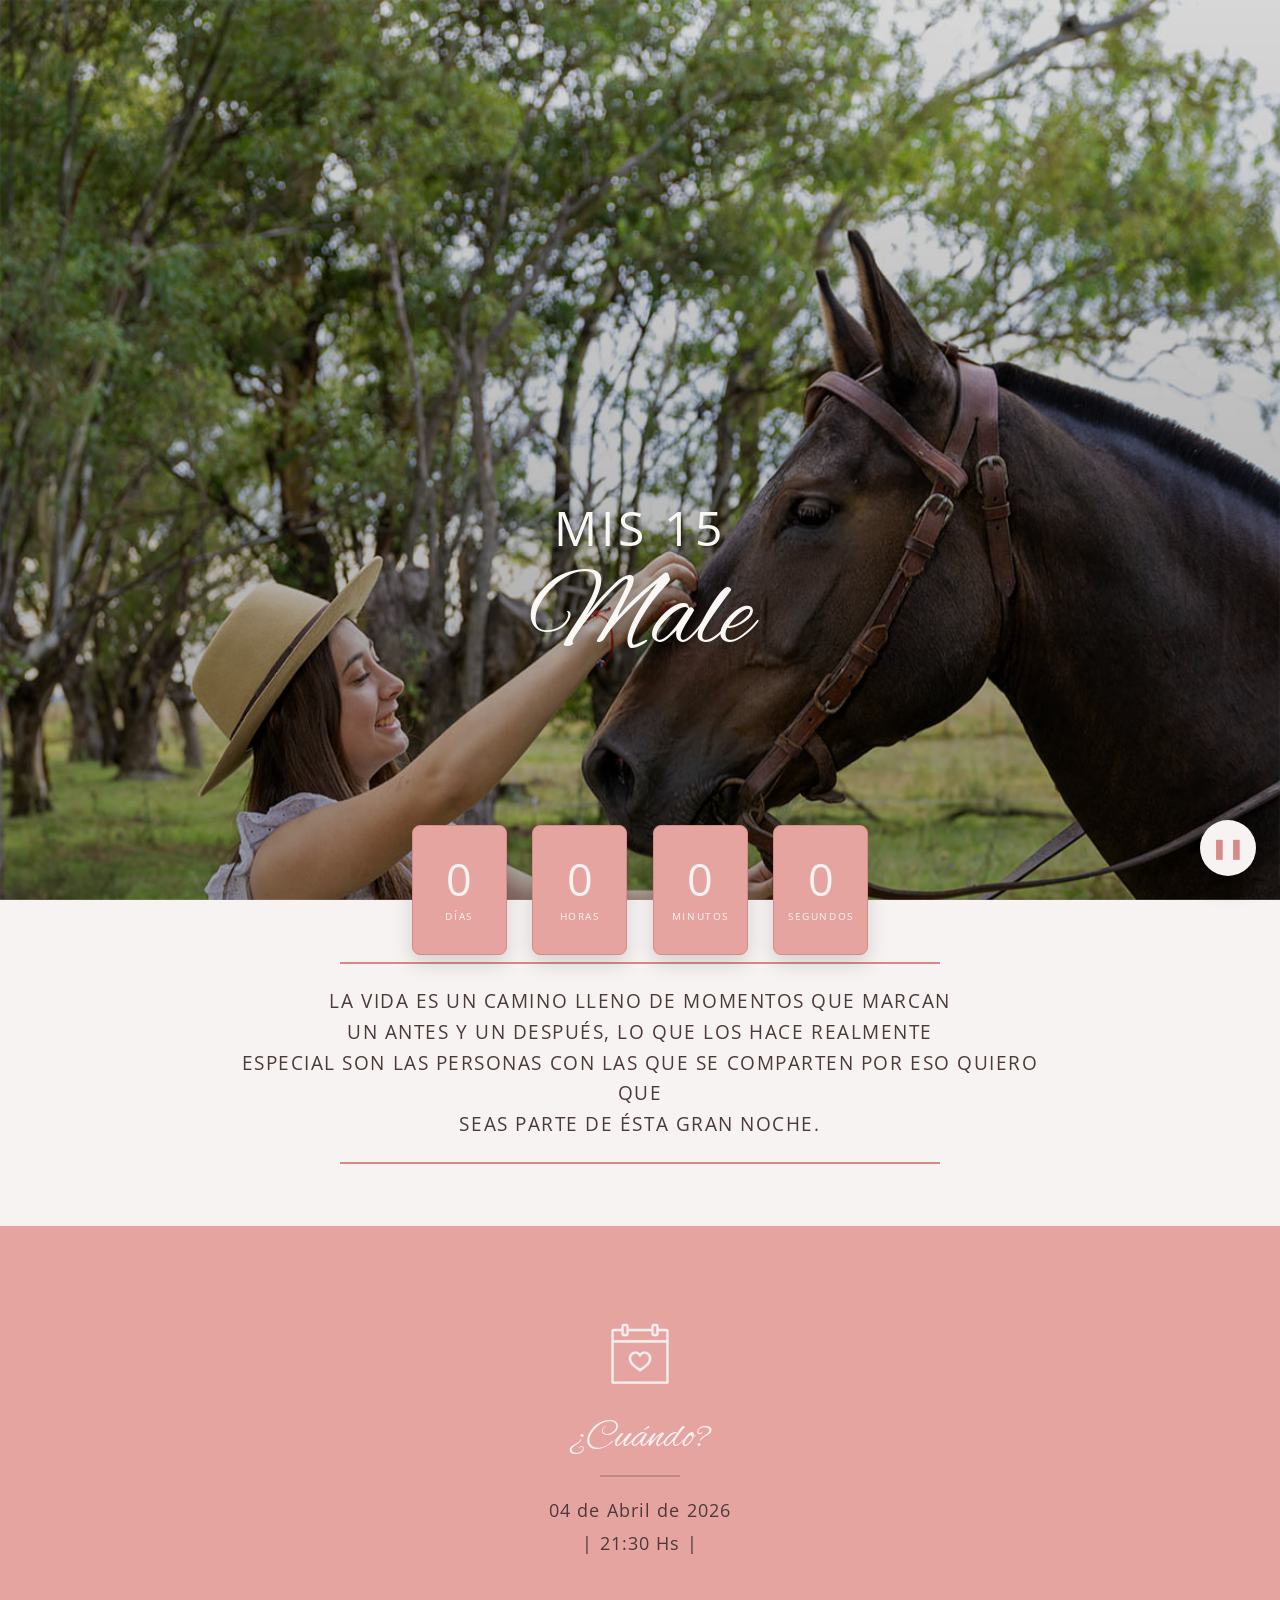
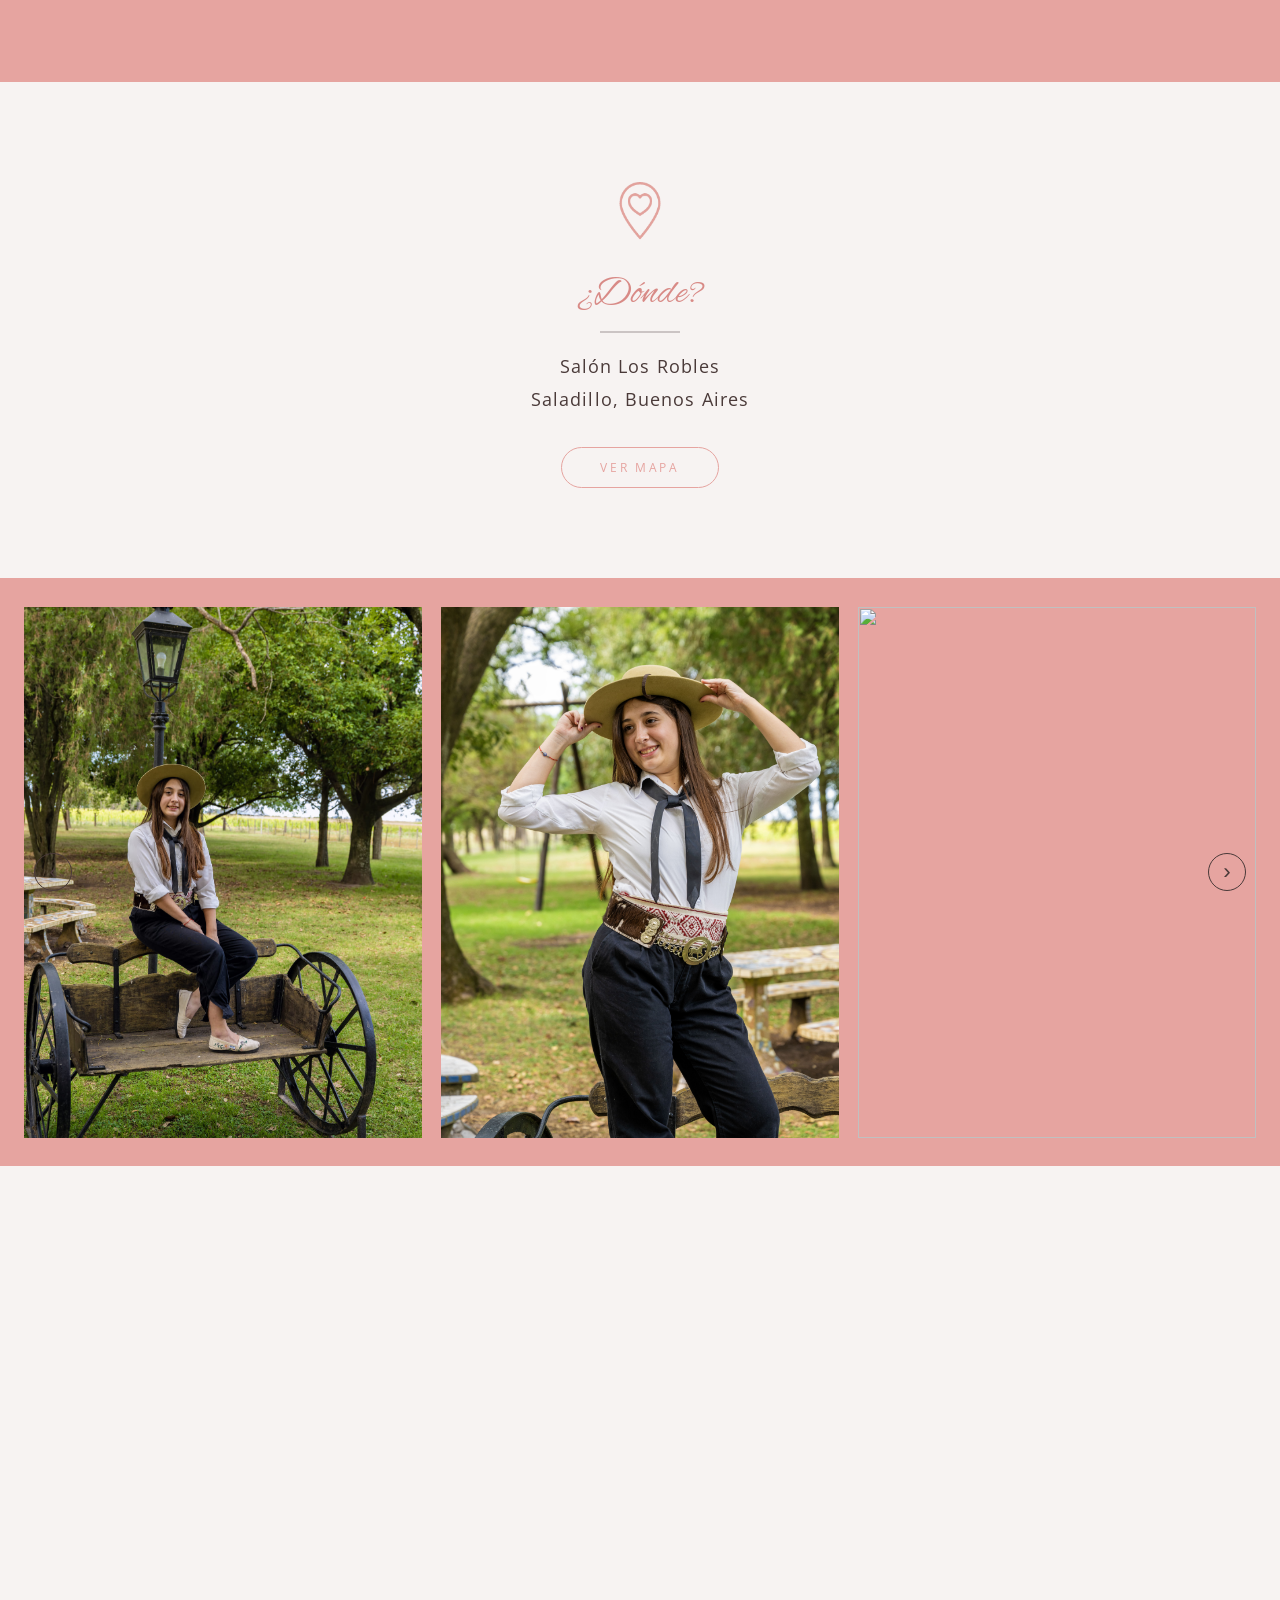
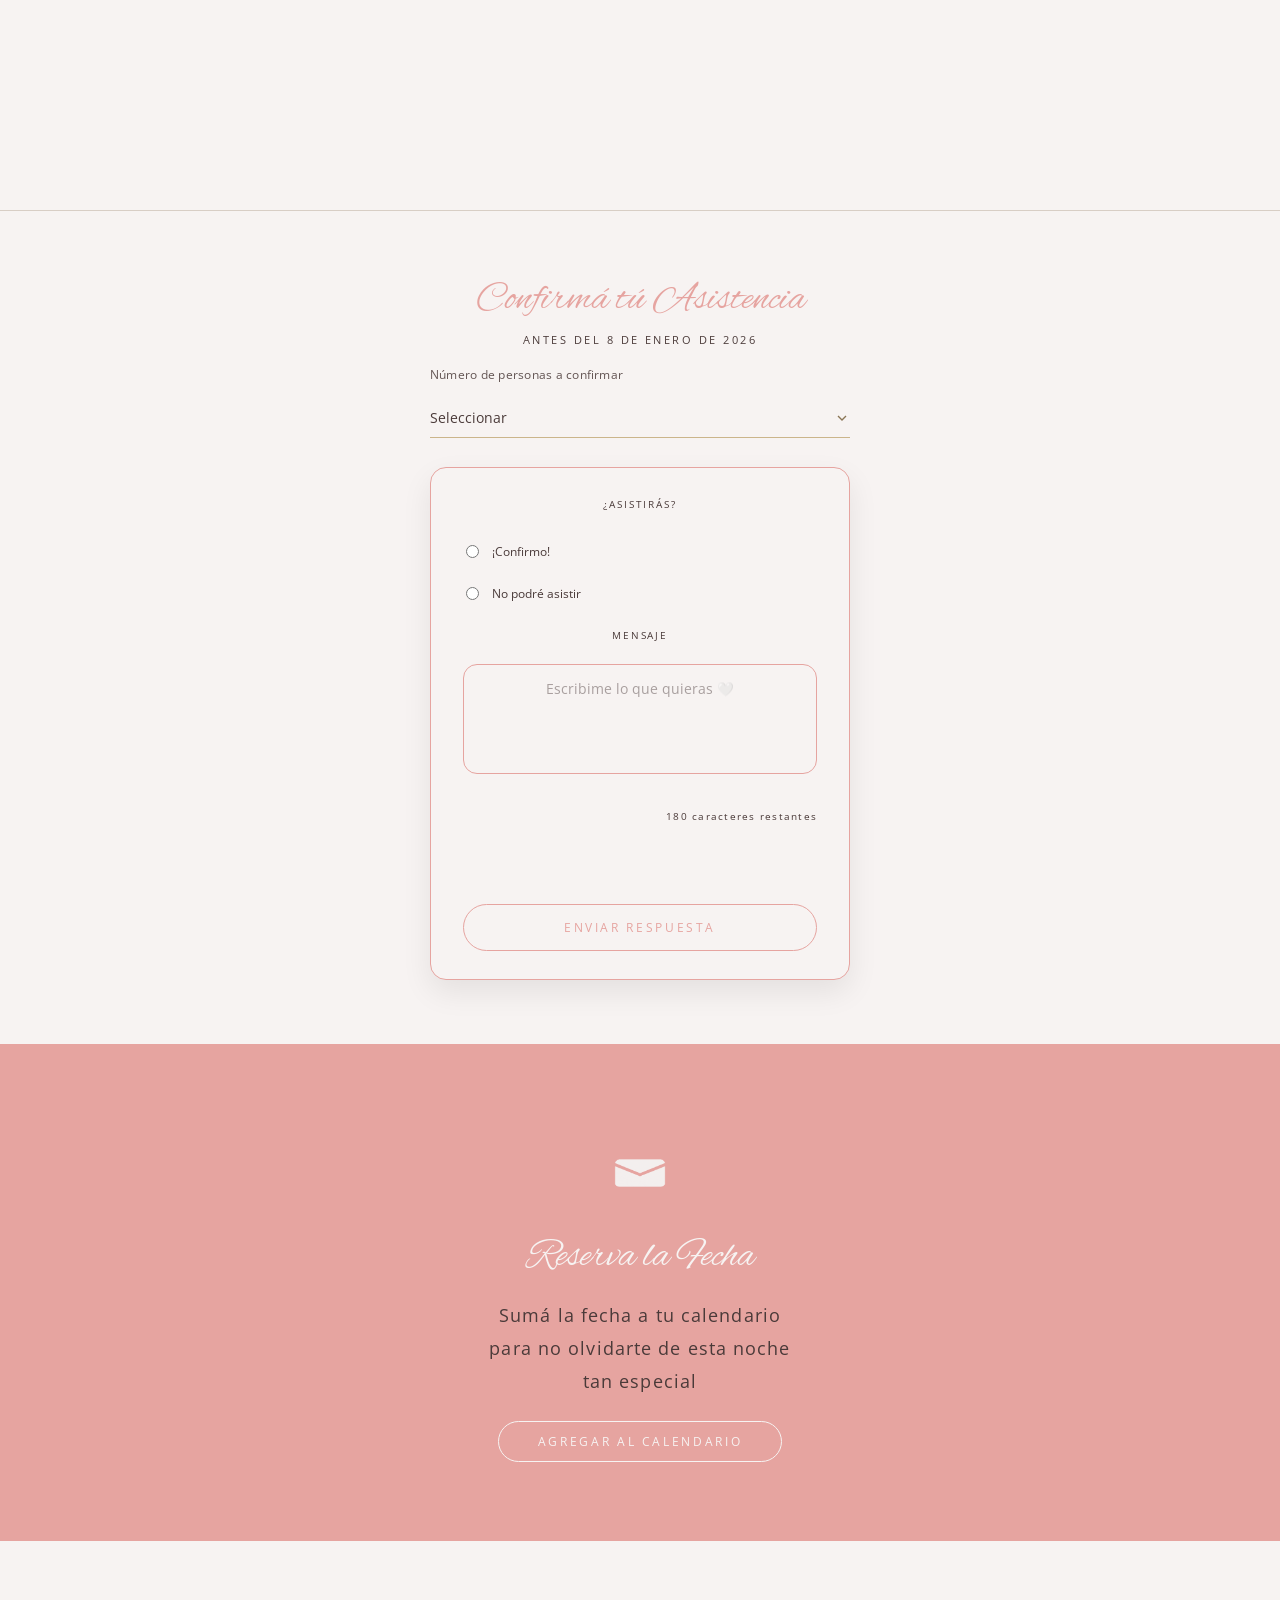
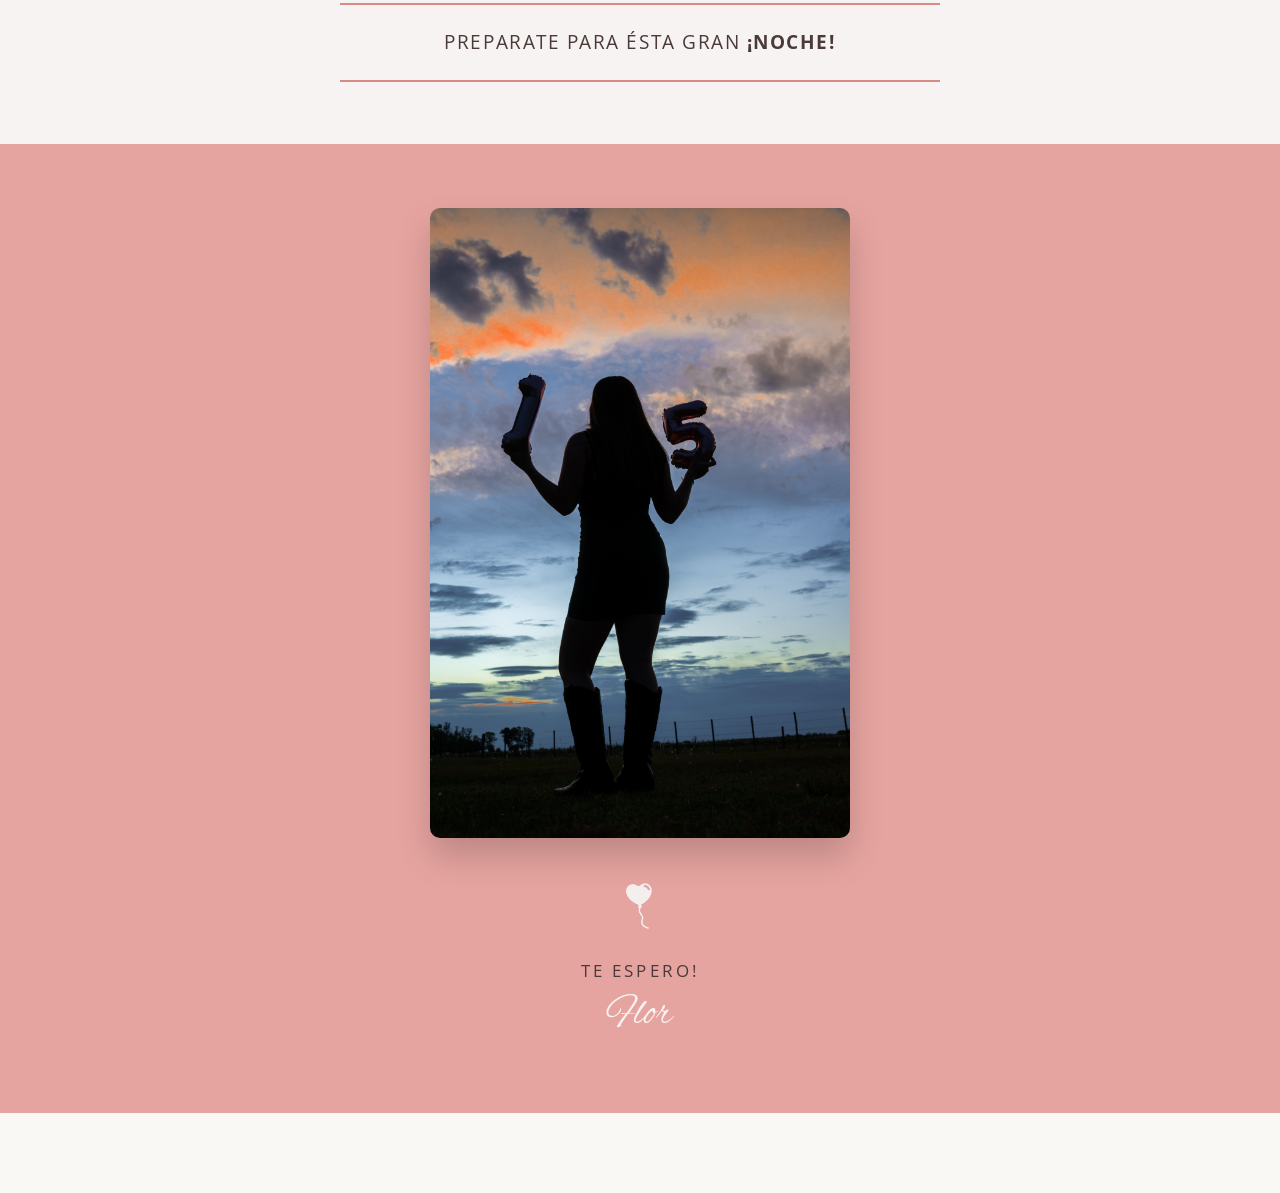
==== commit cd0320c5: "Update invitacion.html" ====
--- a/invitacion.html
+++ b/invitacion.html
@@ -20,7 +20,7 @@
   <button id="musicToggle" class="music-btn">▶</button>
 
 <section class="foto-portada">
-  <img src="DSC_3637-1.jpg" class="hero-desktop" alt="Foto de la quinceañera">
+  <img src="4.jpg" class="hero-desktop" alt="Foto de la quinceañera">
   <img src="DSC_3637-copia.jpg" class="hero-mobile" alt="Foto">
   <div class="hero-text">
     <span class="hero-title">MIS 15</span>
@@ -558,3 +558,4 @@
 </body>
 </html>
 
+
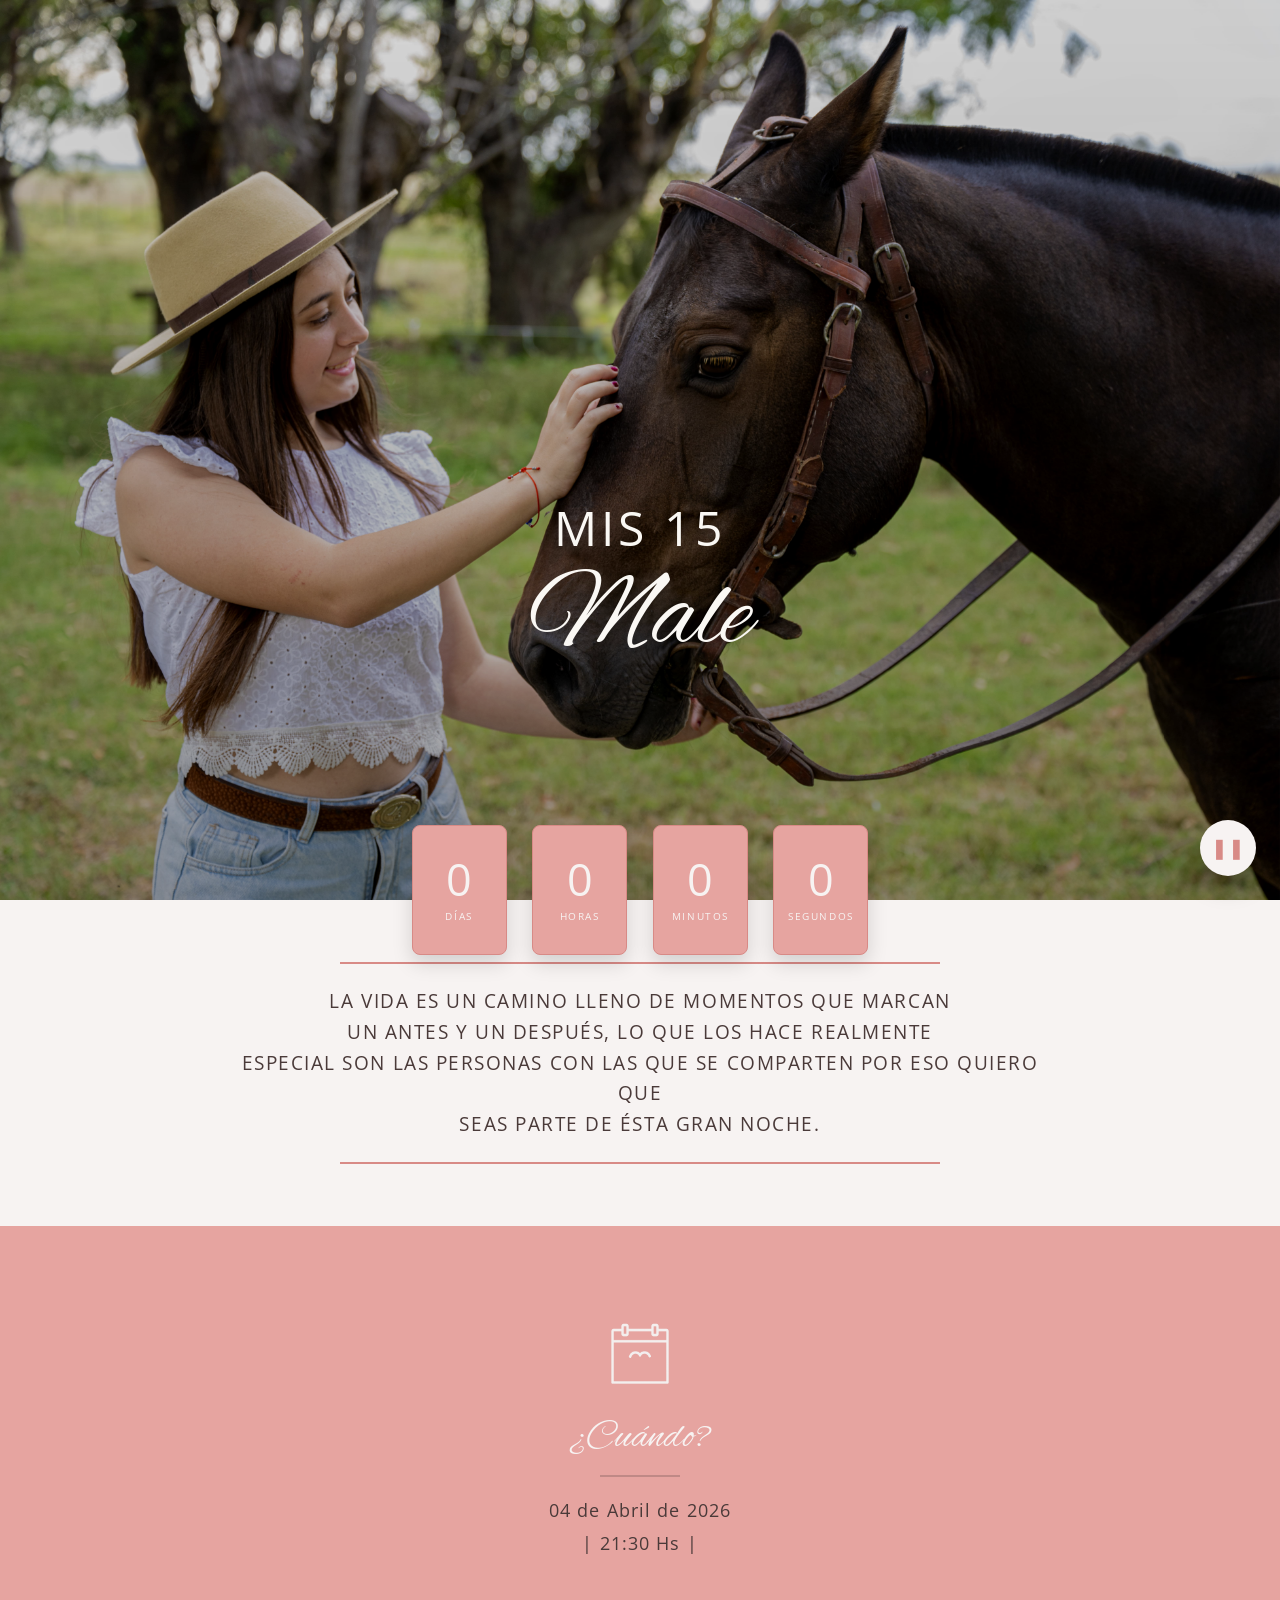
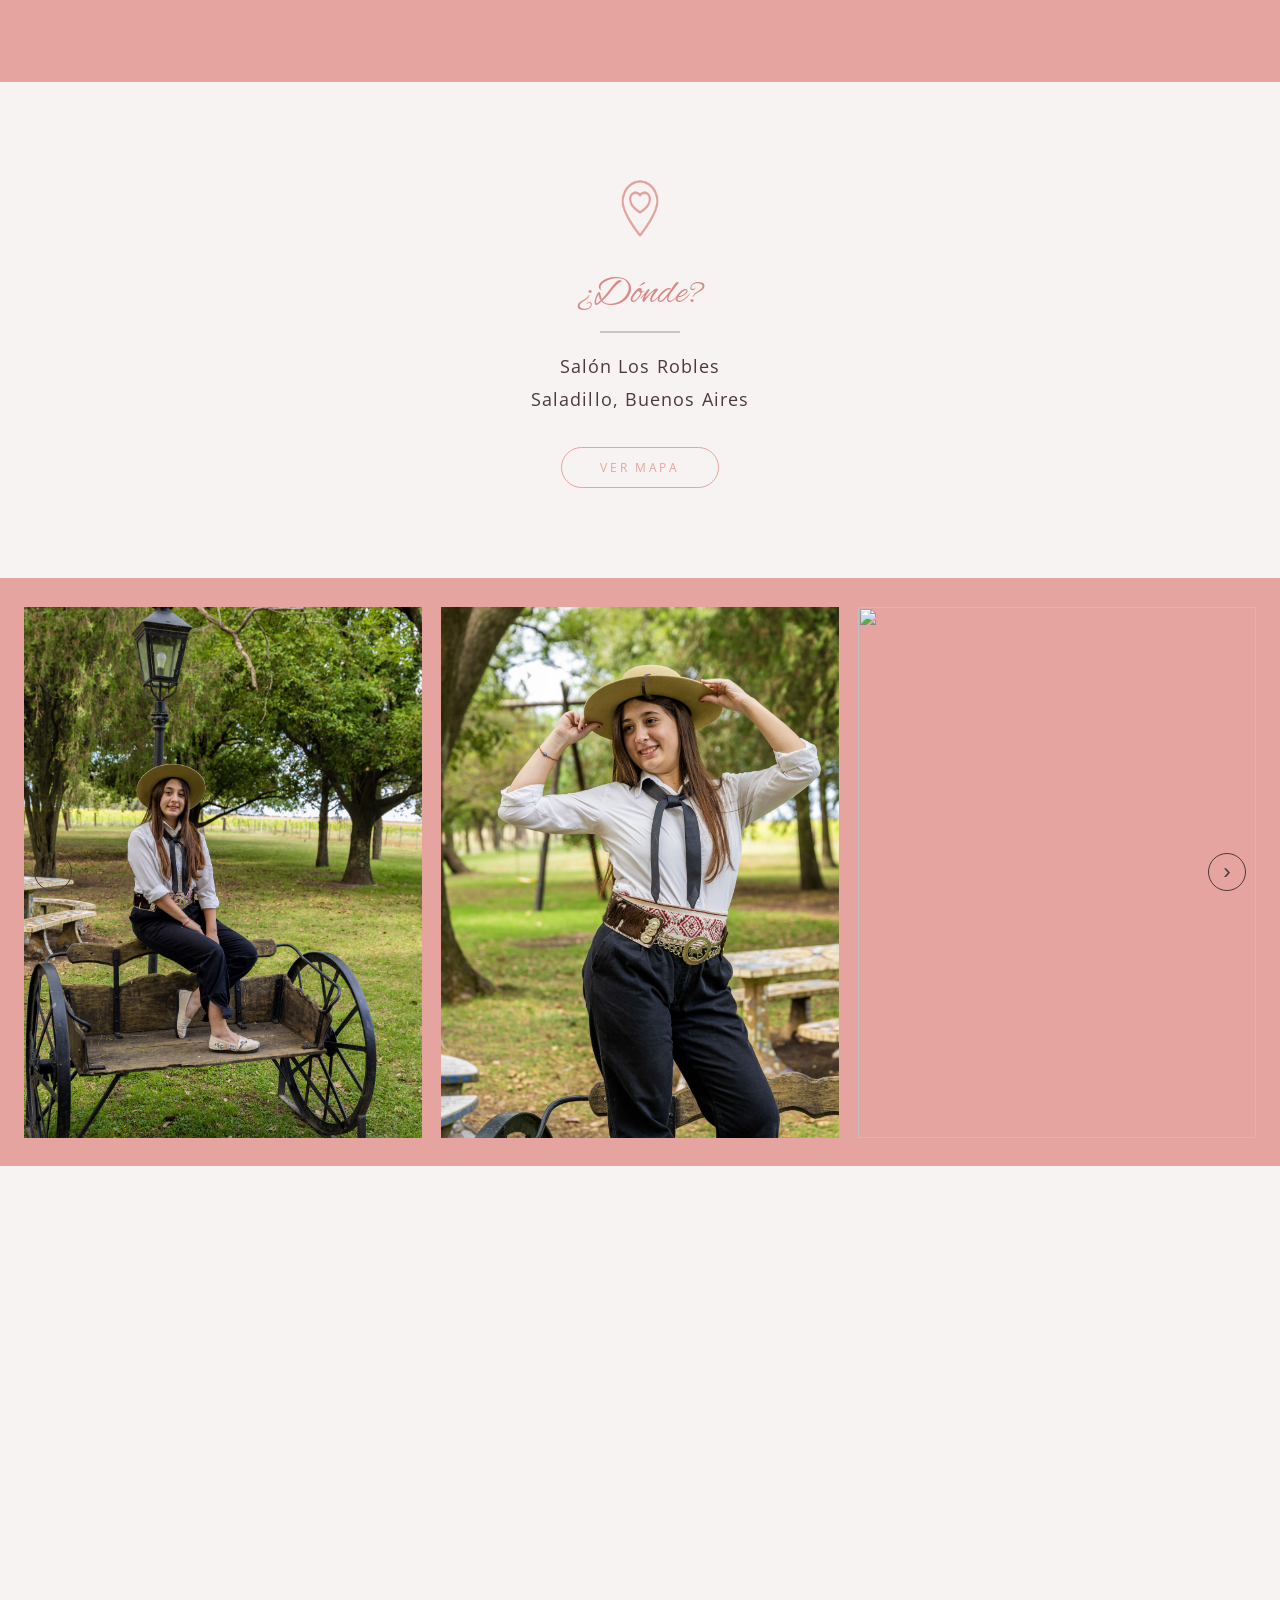
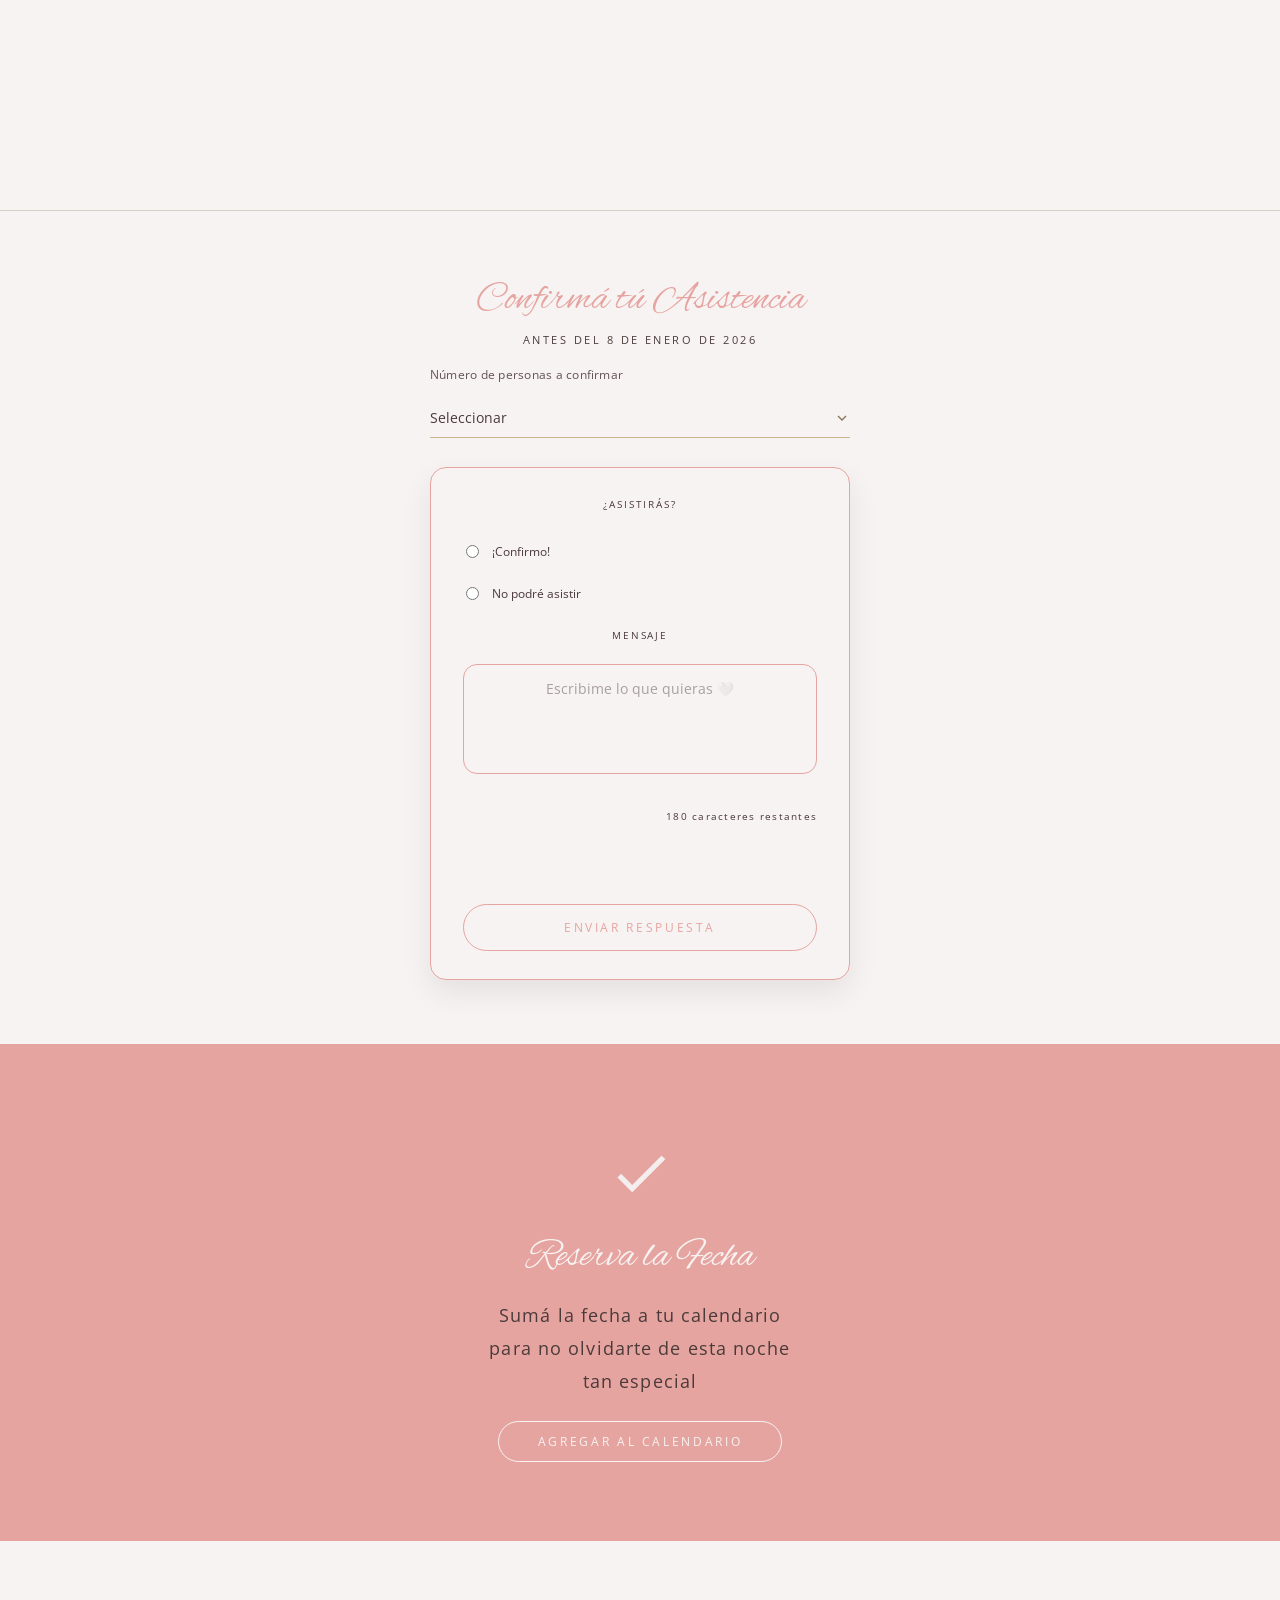
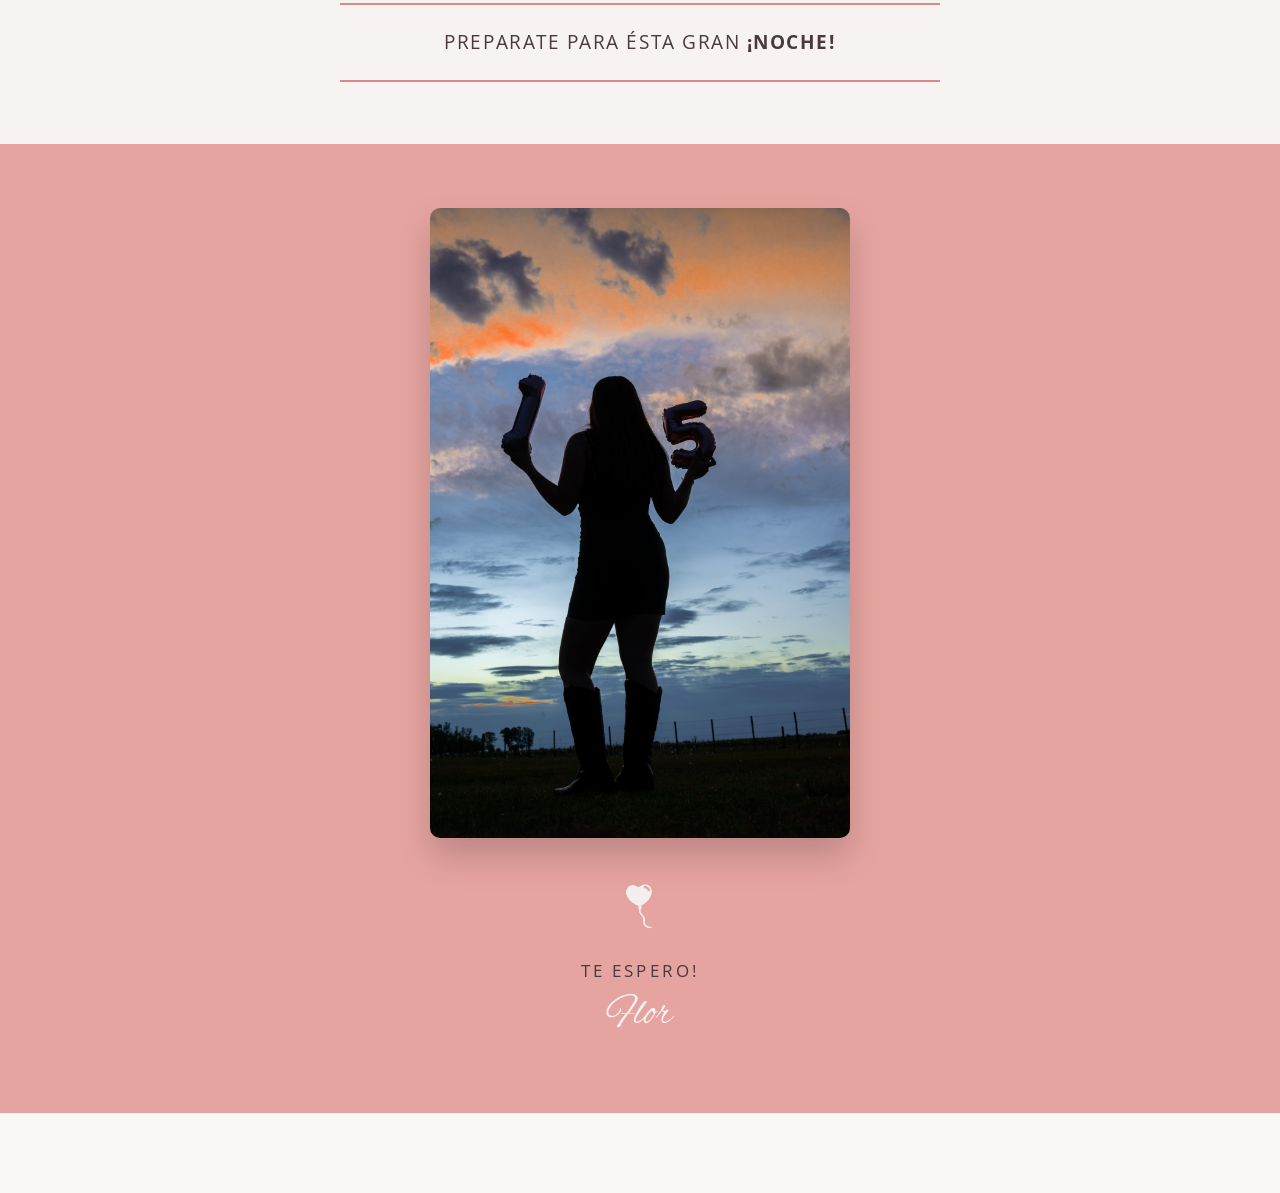
==== commit 2ed0d522: "Update invitacion.html" ====
--- a/invitacion.html
+++ b/invitacion.html
@@ -20,8 +20,8 @@
   <button id="musicToggle" class="music-btn">▶</button>
 
 <section class="foto-portada">
-  <img src="4.jpg" class="hero-desktop" alt="Foto de la quinceañera">
-  <img src="DSC_3637-copia.jpg" class="hero-mobile" alt="Foto">
+  <img src="DSC_3637-1.jpg" class="hero-desktop" alt="Foto de la quinceañera">
+  <img src="4.jpg" class="hero-mobile" alt="Foto">
   <div class="hero-text">
     <span class="hero-title">MIS 15</span>
     <span class="hero-name">Male</span>
@@ -559,3 +559,4 @@
 </html>
 
 
+
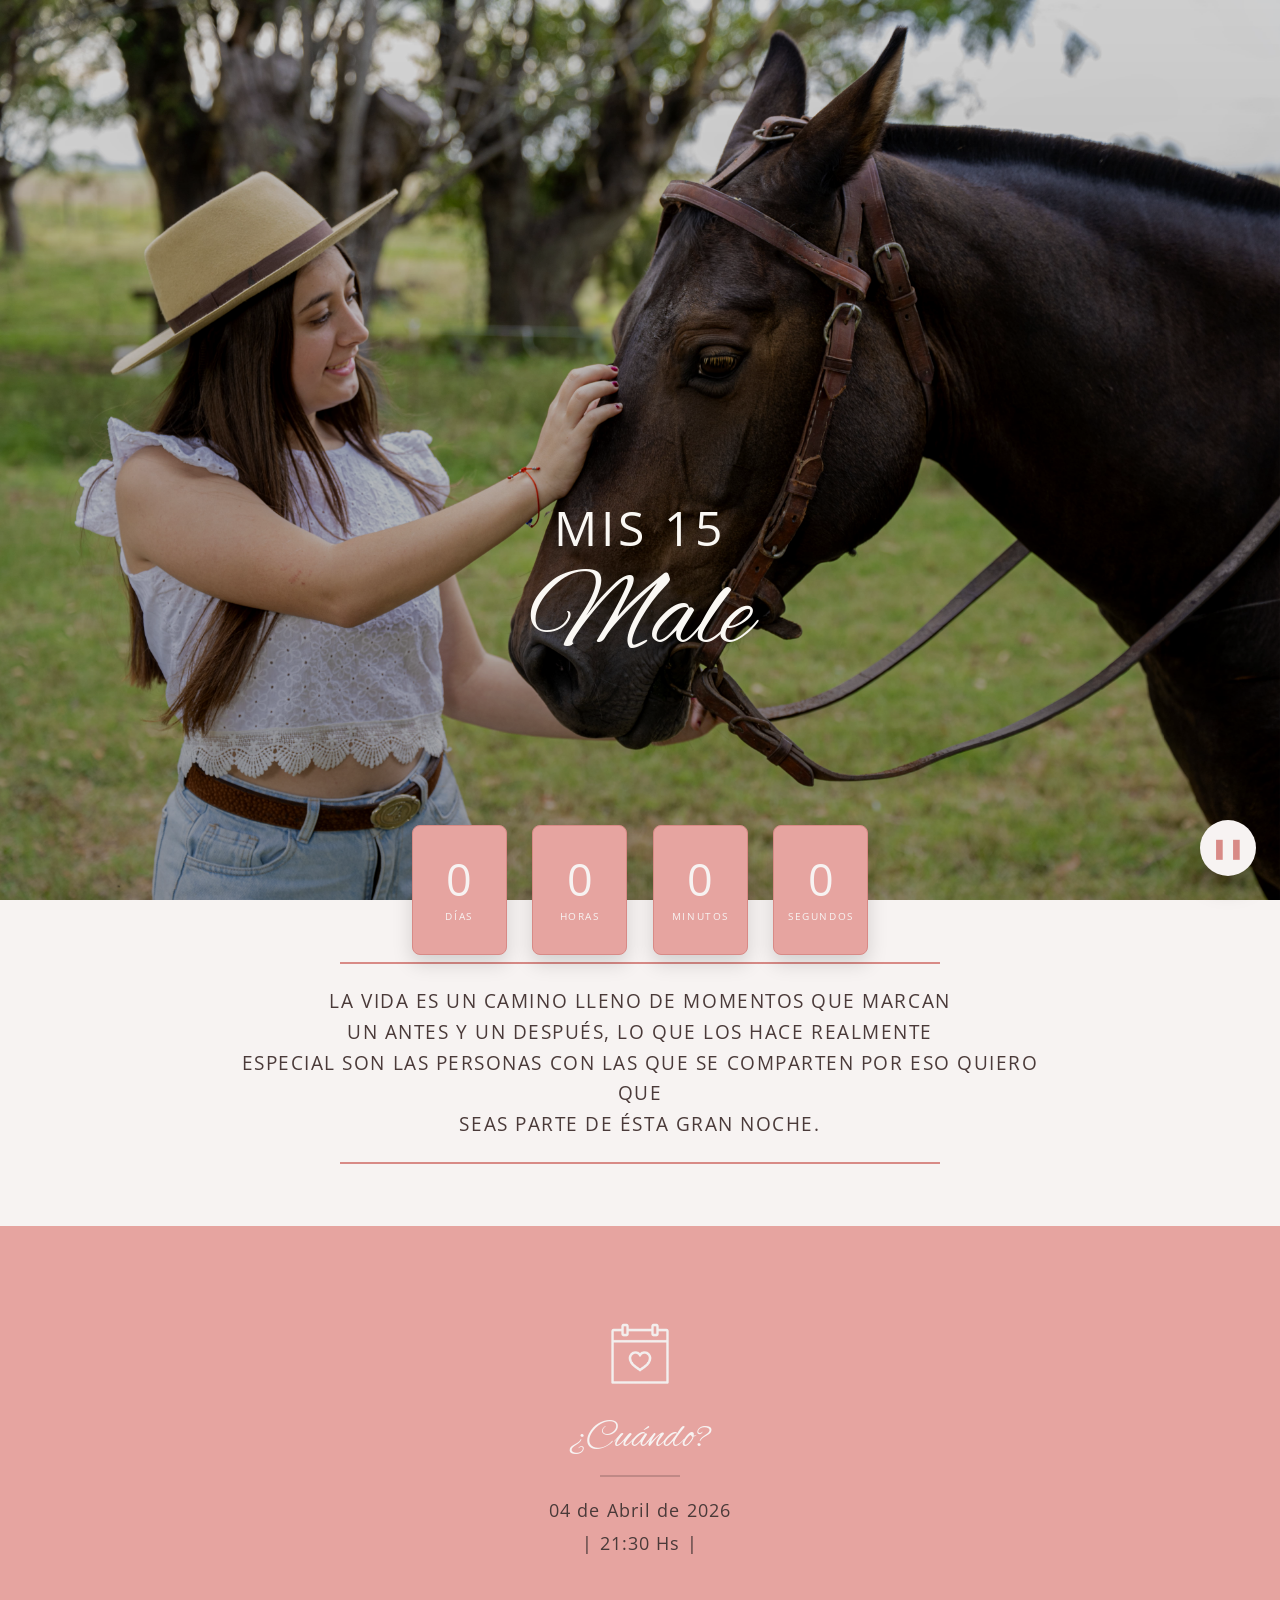
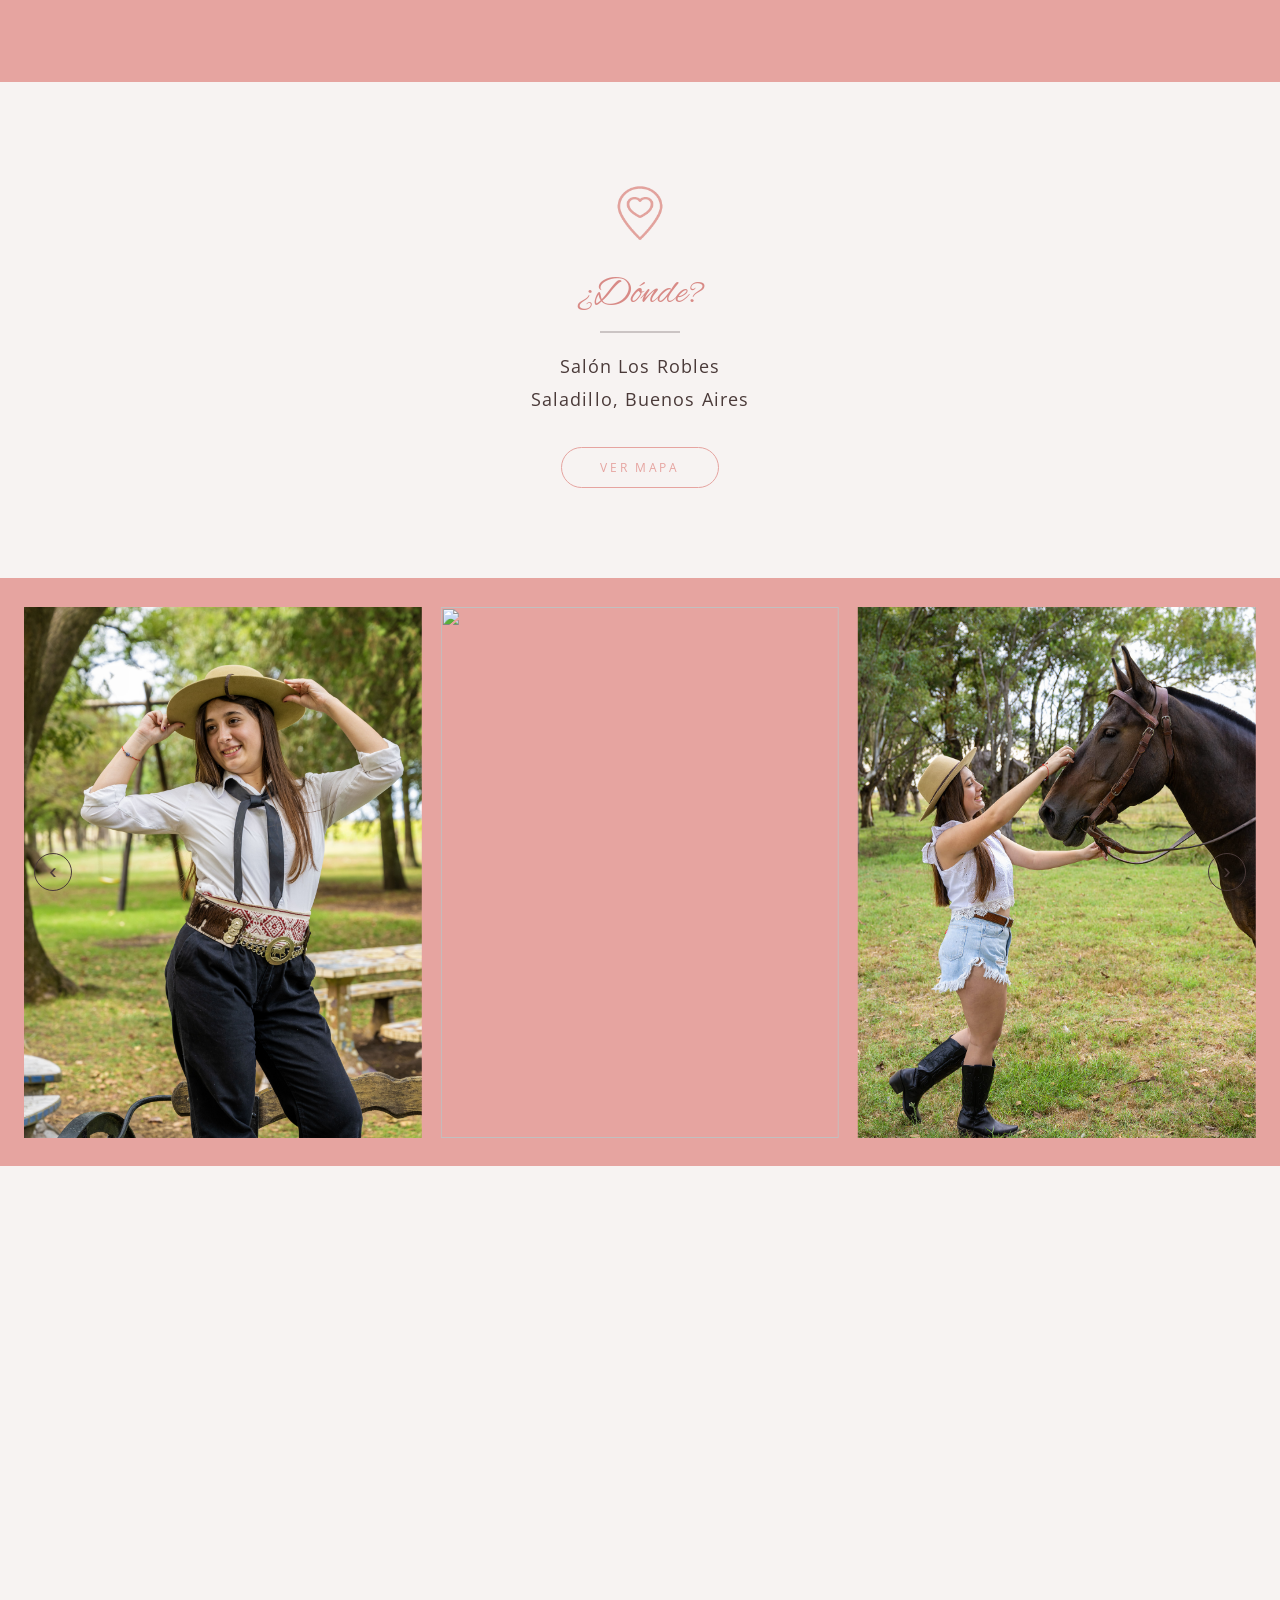
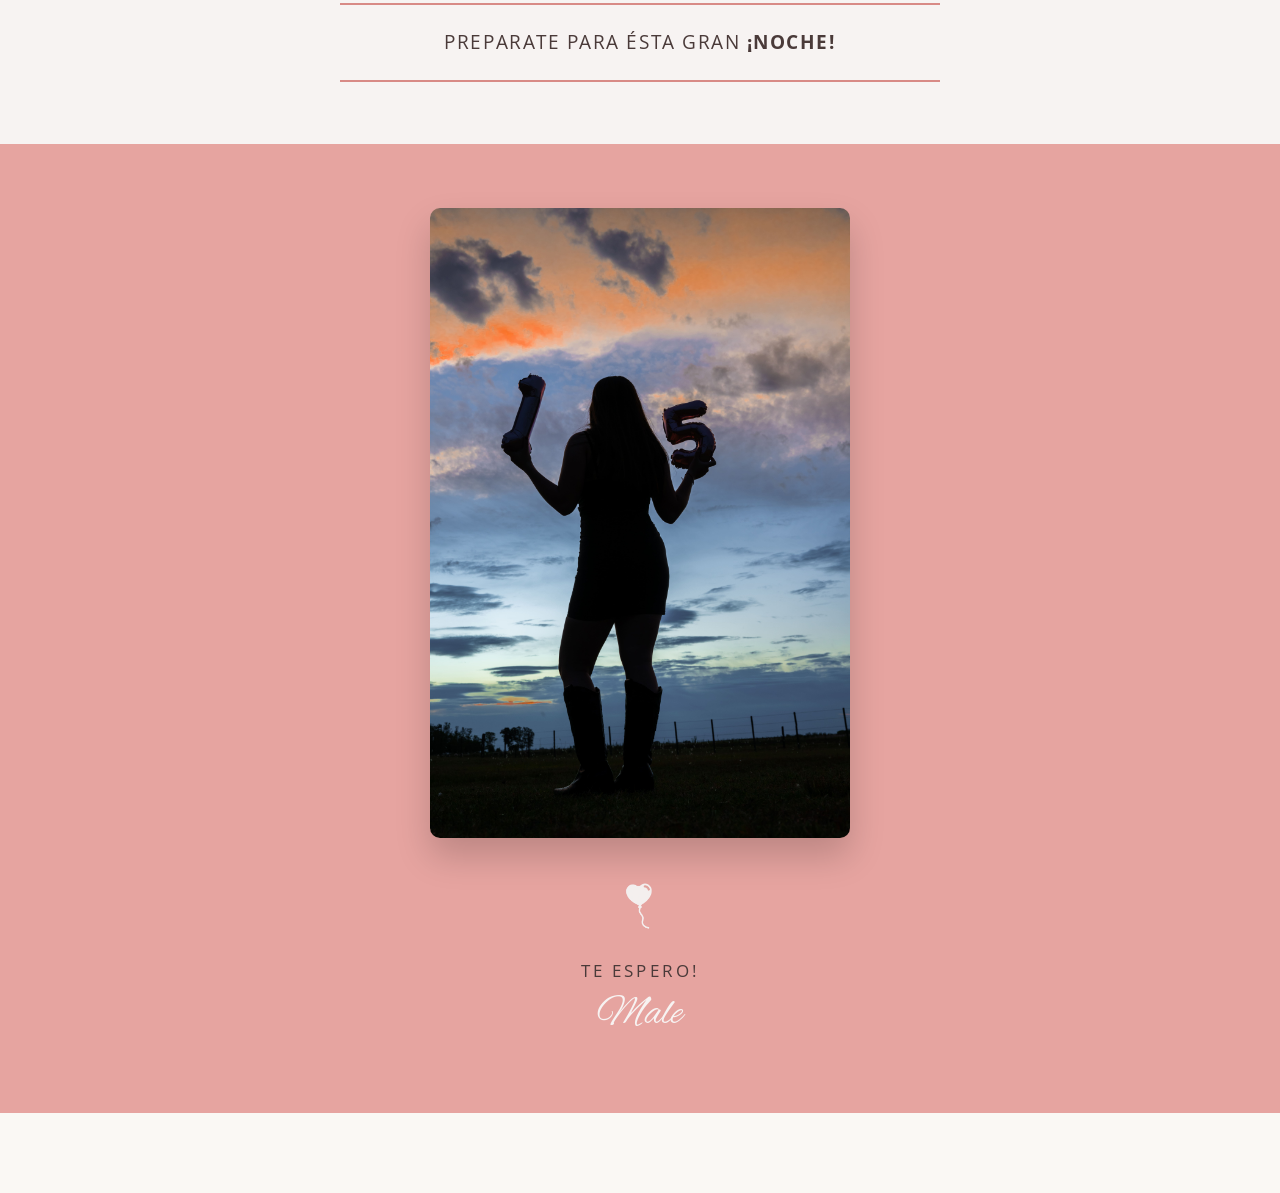
==== commit 491373a2: "Update invitacion.html" ====
--- a/invitacion.html
+++ b/invitacion.html
@@ -539,7 +539,7 @@
 
     <!-- TEXTO -->
     <p class="foto-espera-texto">Te espero!</p>
-    <p class="foto-espera-nombre">Flor</p>
+    <p class="foto-espera-nombre">Male</p>
 
   </div>
 
@@ -560,3 +560,4 @@
 
 
 
+
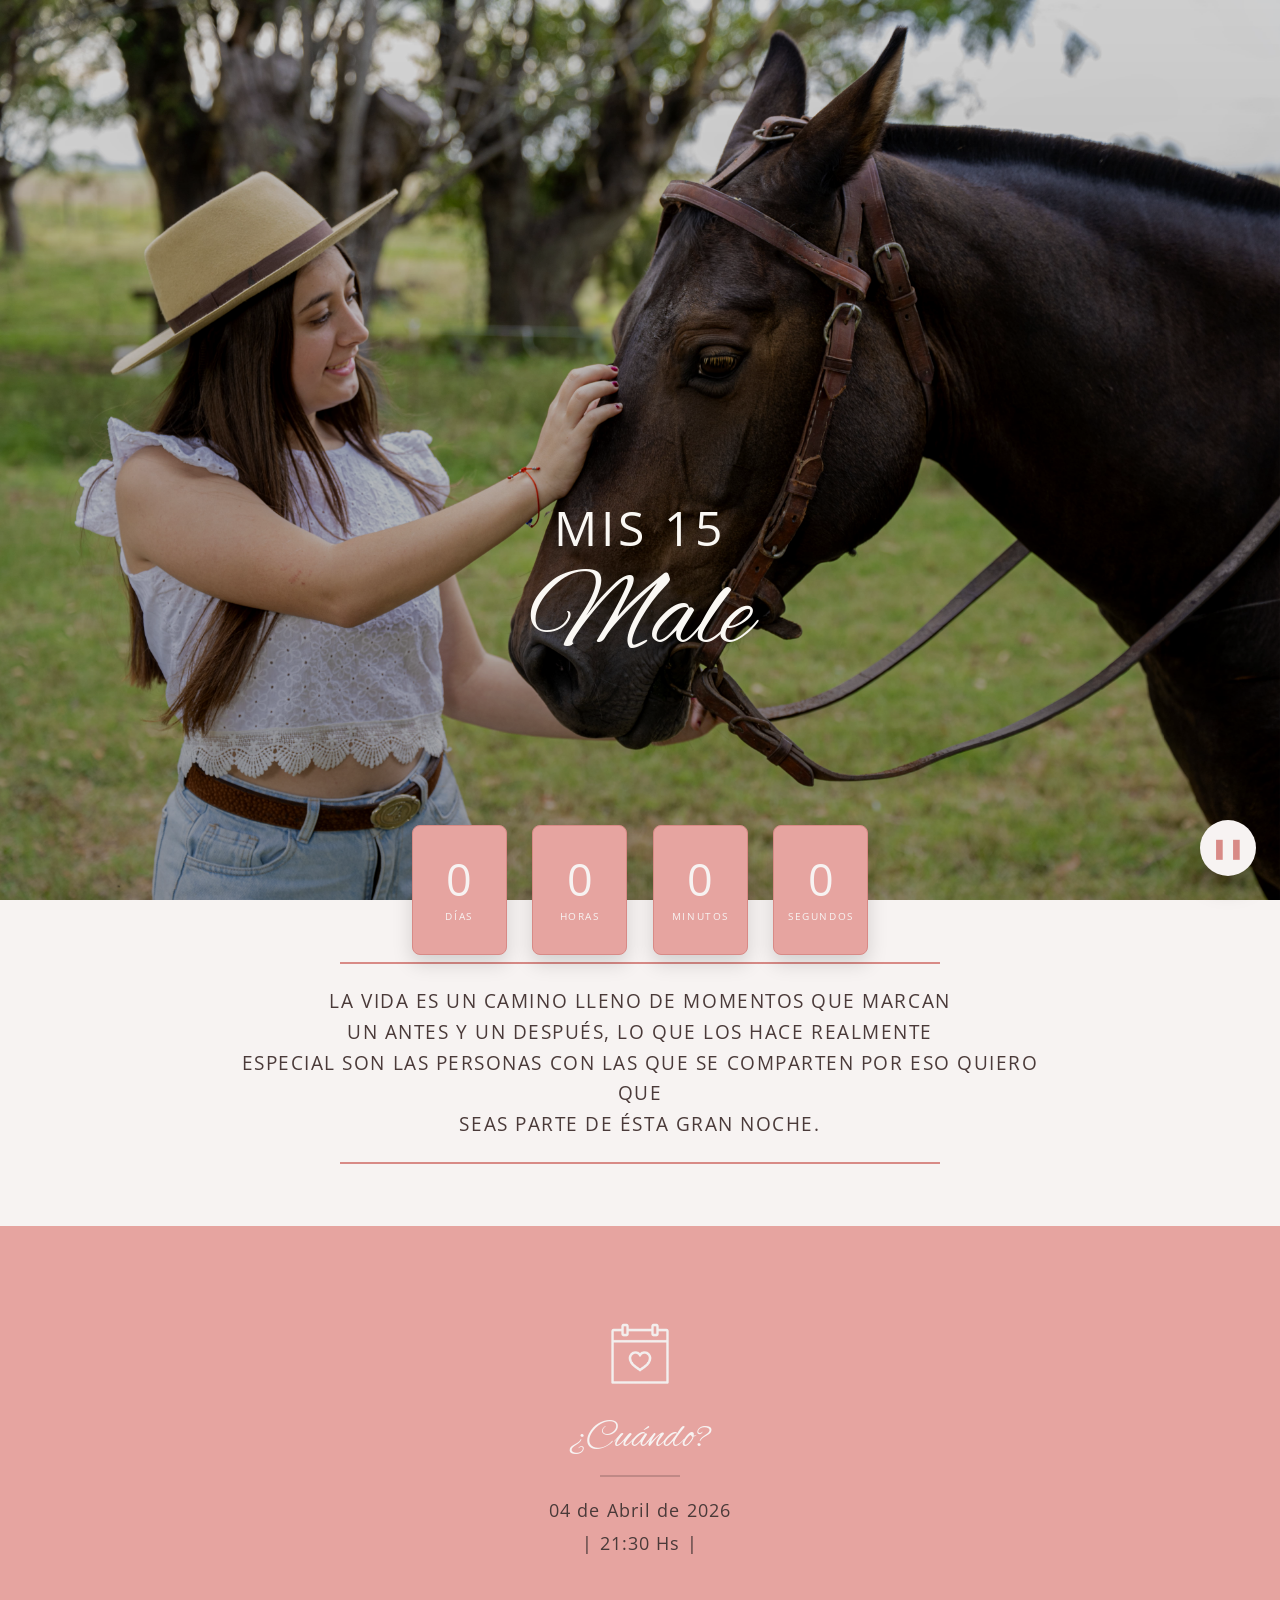
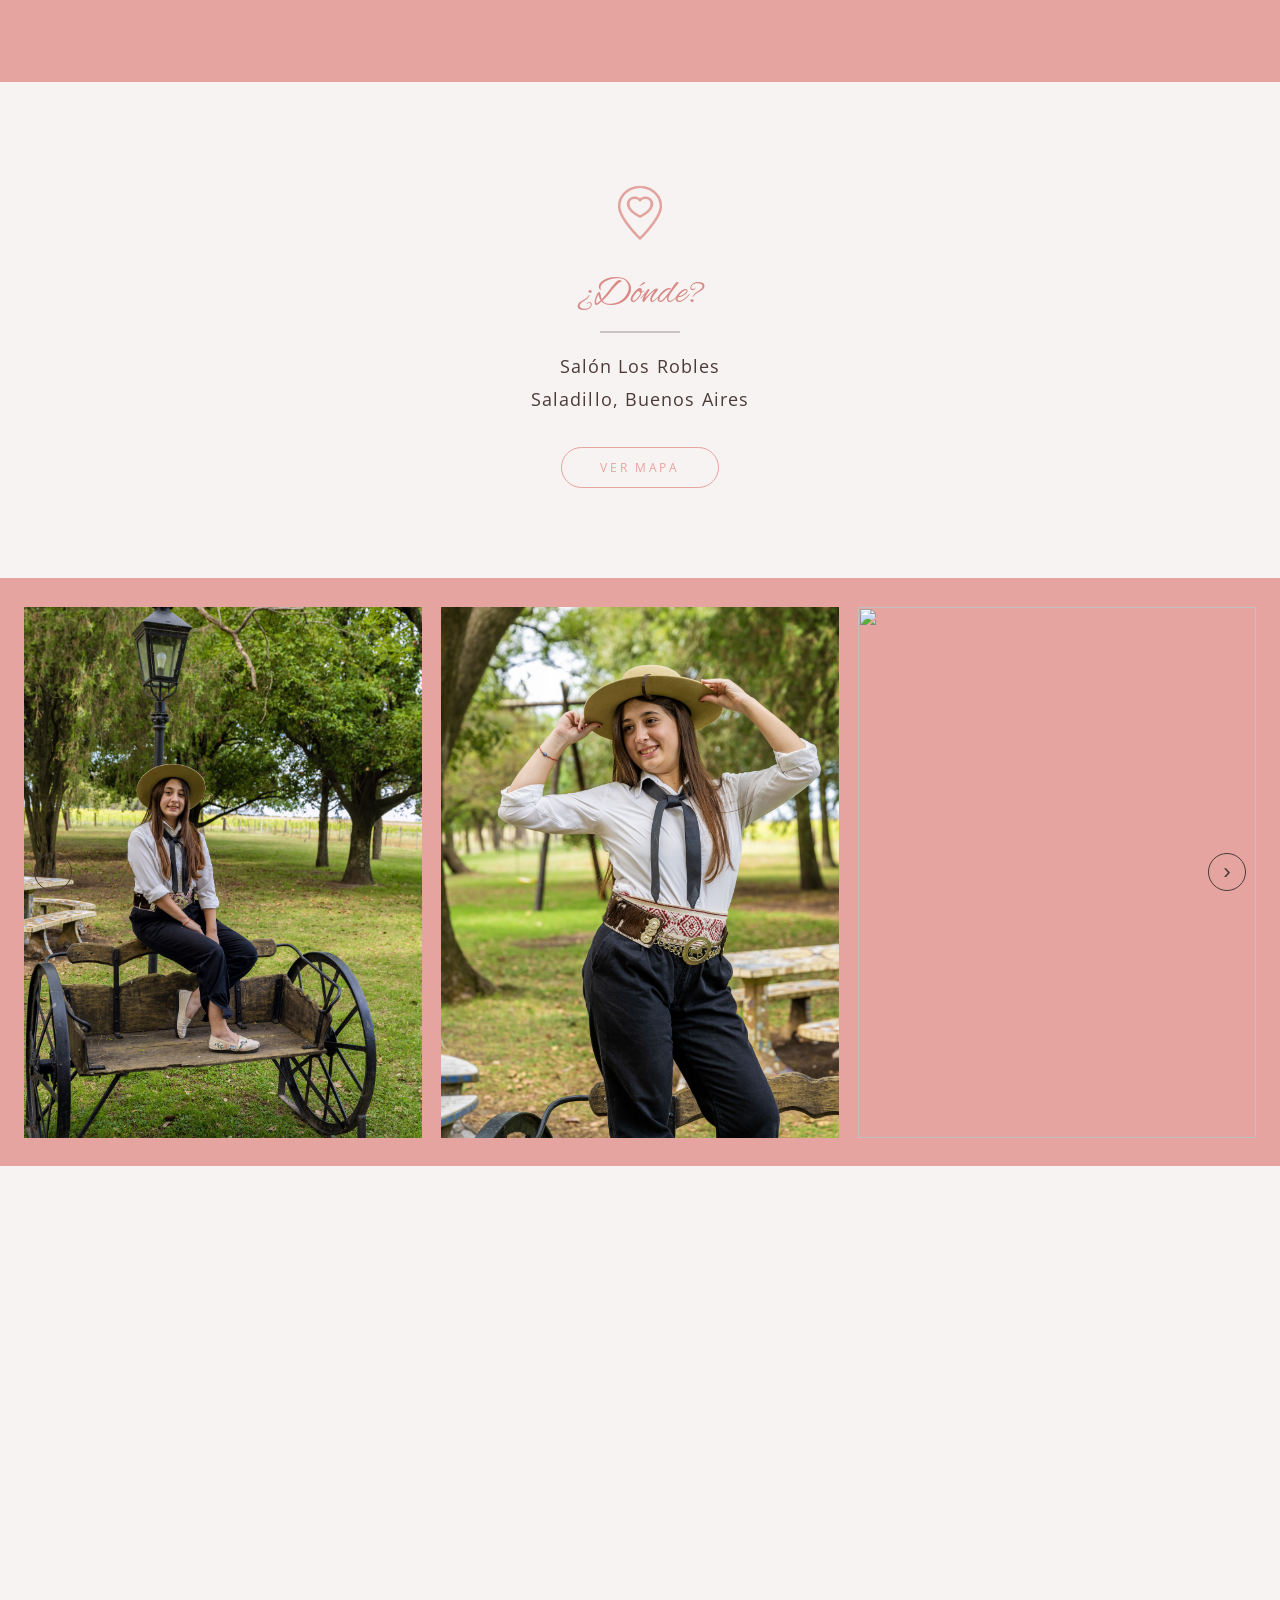
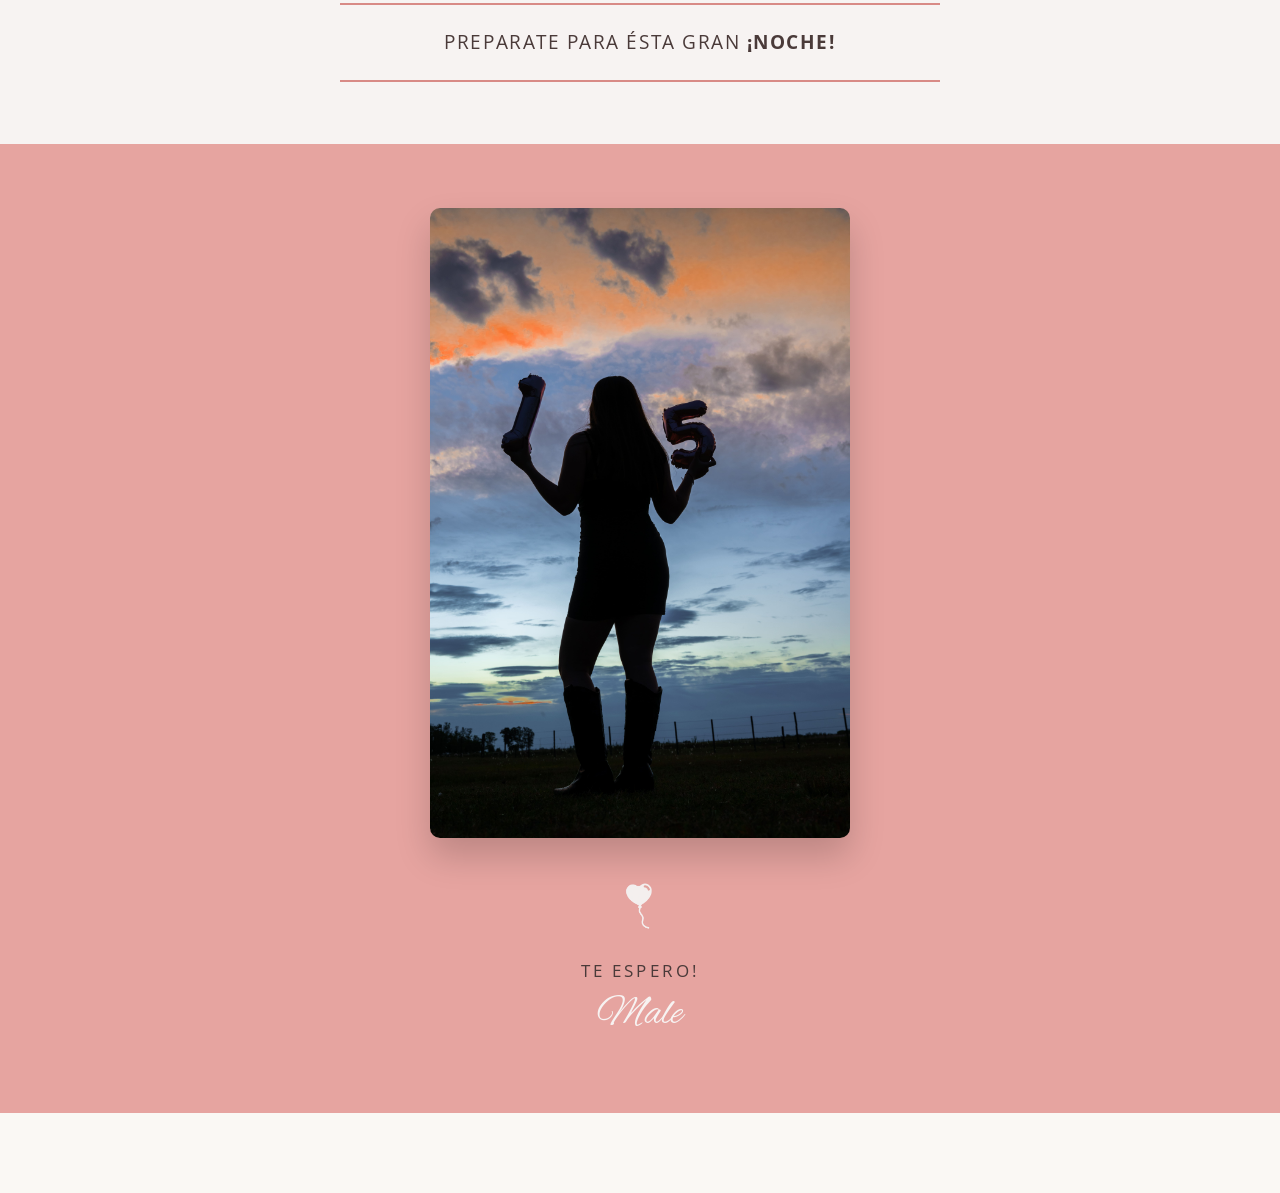
==== commit d99241e6: "Update invitacion.html" ====
--- a/invitacion.html
+++ b/invitacion.html
@@ -385,7 +385,7 @@
 
 <section class="asistencia-section reveal">
   <p class="asistencia-titulo">Confirmá tú Asistencia</p>
-  <p class="asistencia-fecha">Antes del 8 de Enero de 2026</p>
+  <p class="asistencia-fecha">Antes del 20 de Marzo de 2026</p>
 
   <!-- CANTIDAD (AFUERA DEL CUADRO) -->
 <div class="cantidad-wrapper">
@@ -561,3 +561,4 @@
 
 
 
+
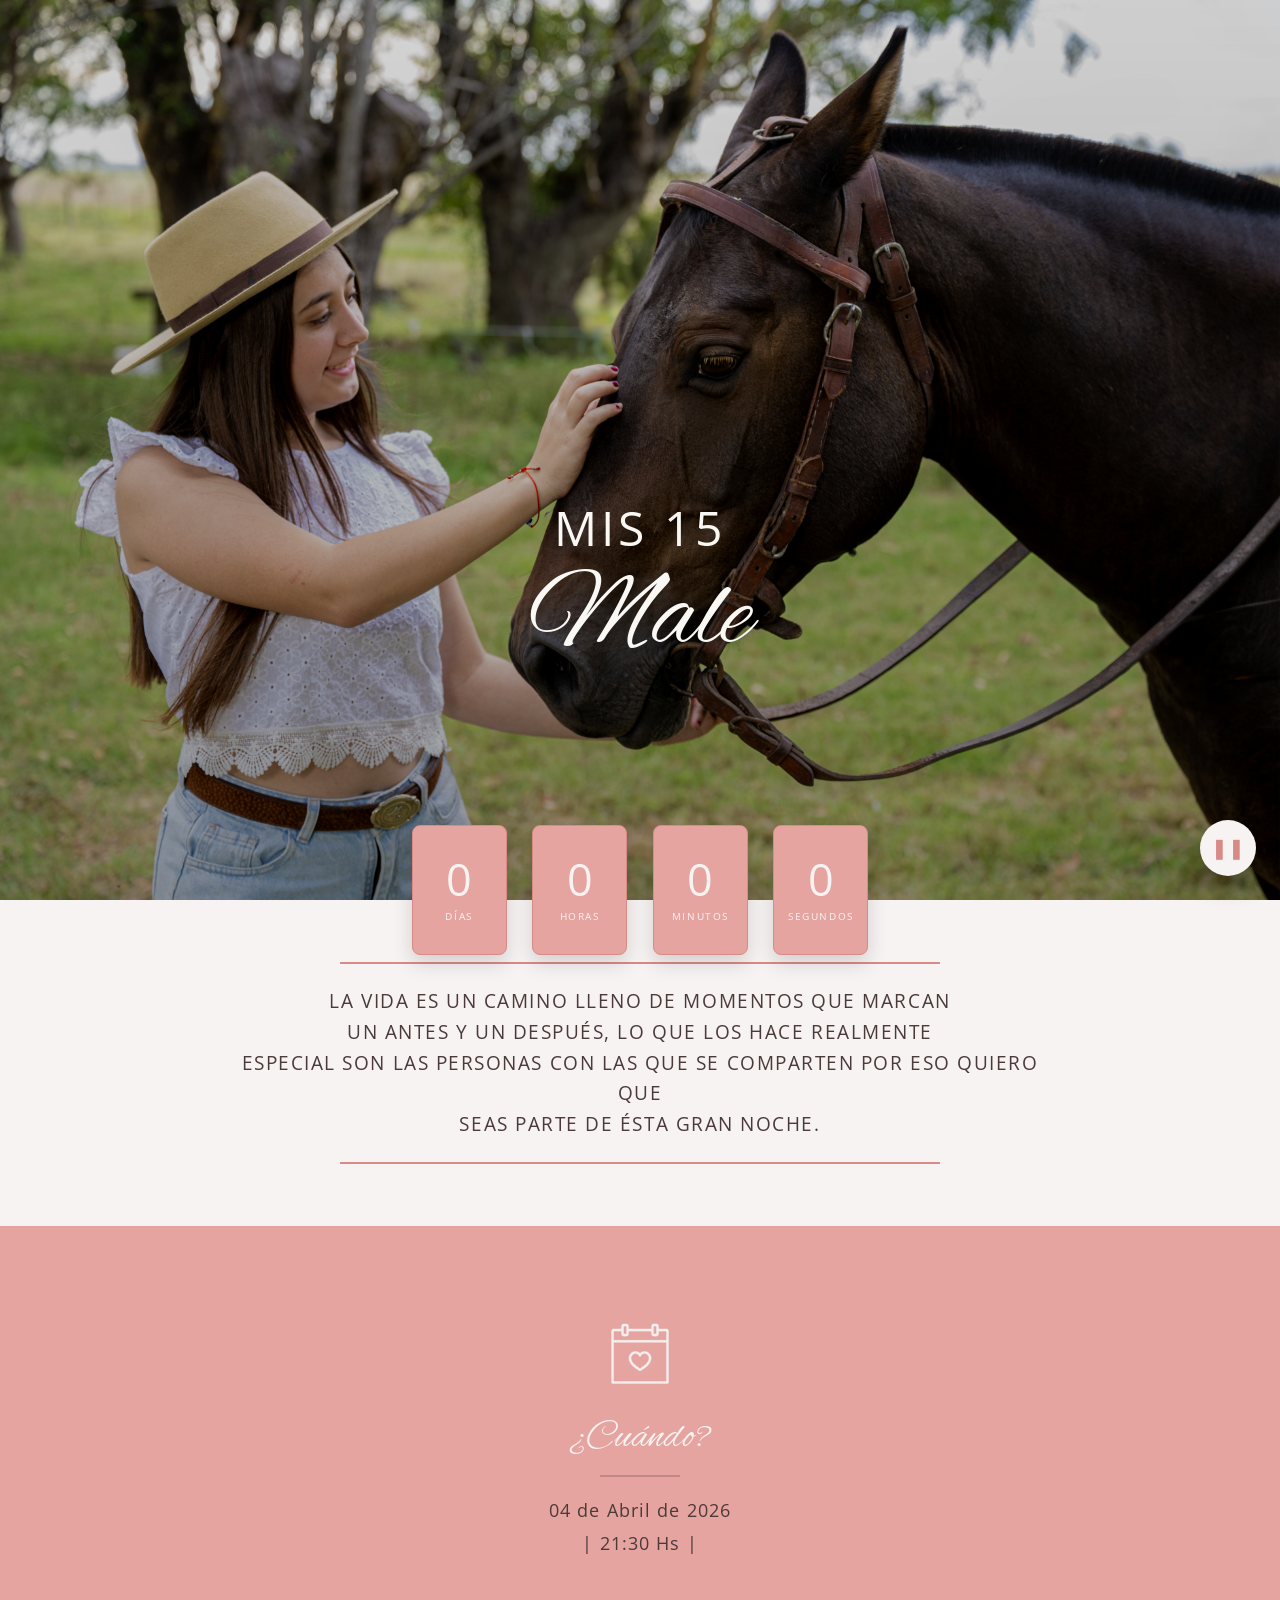
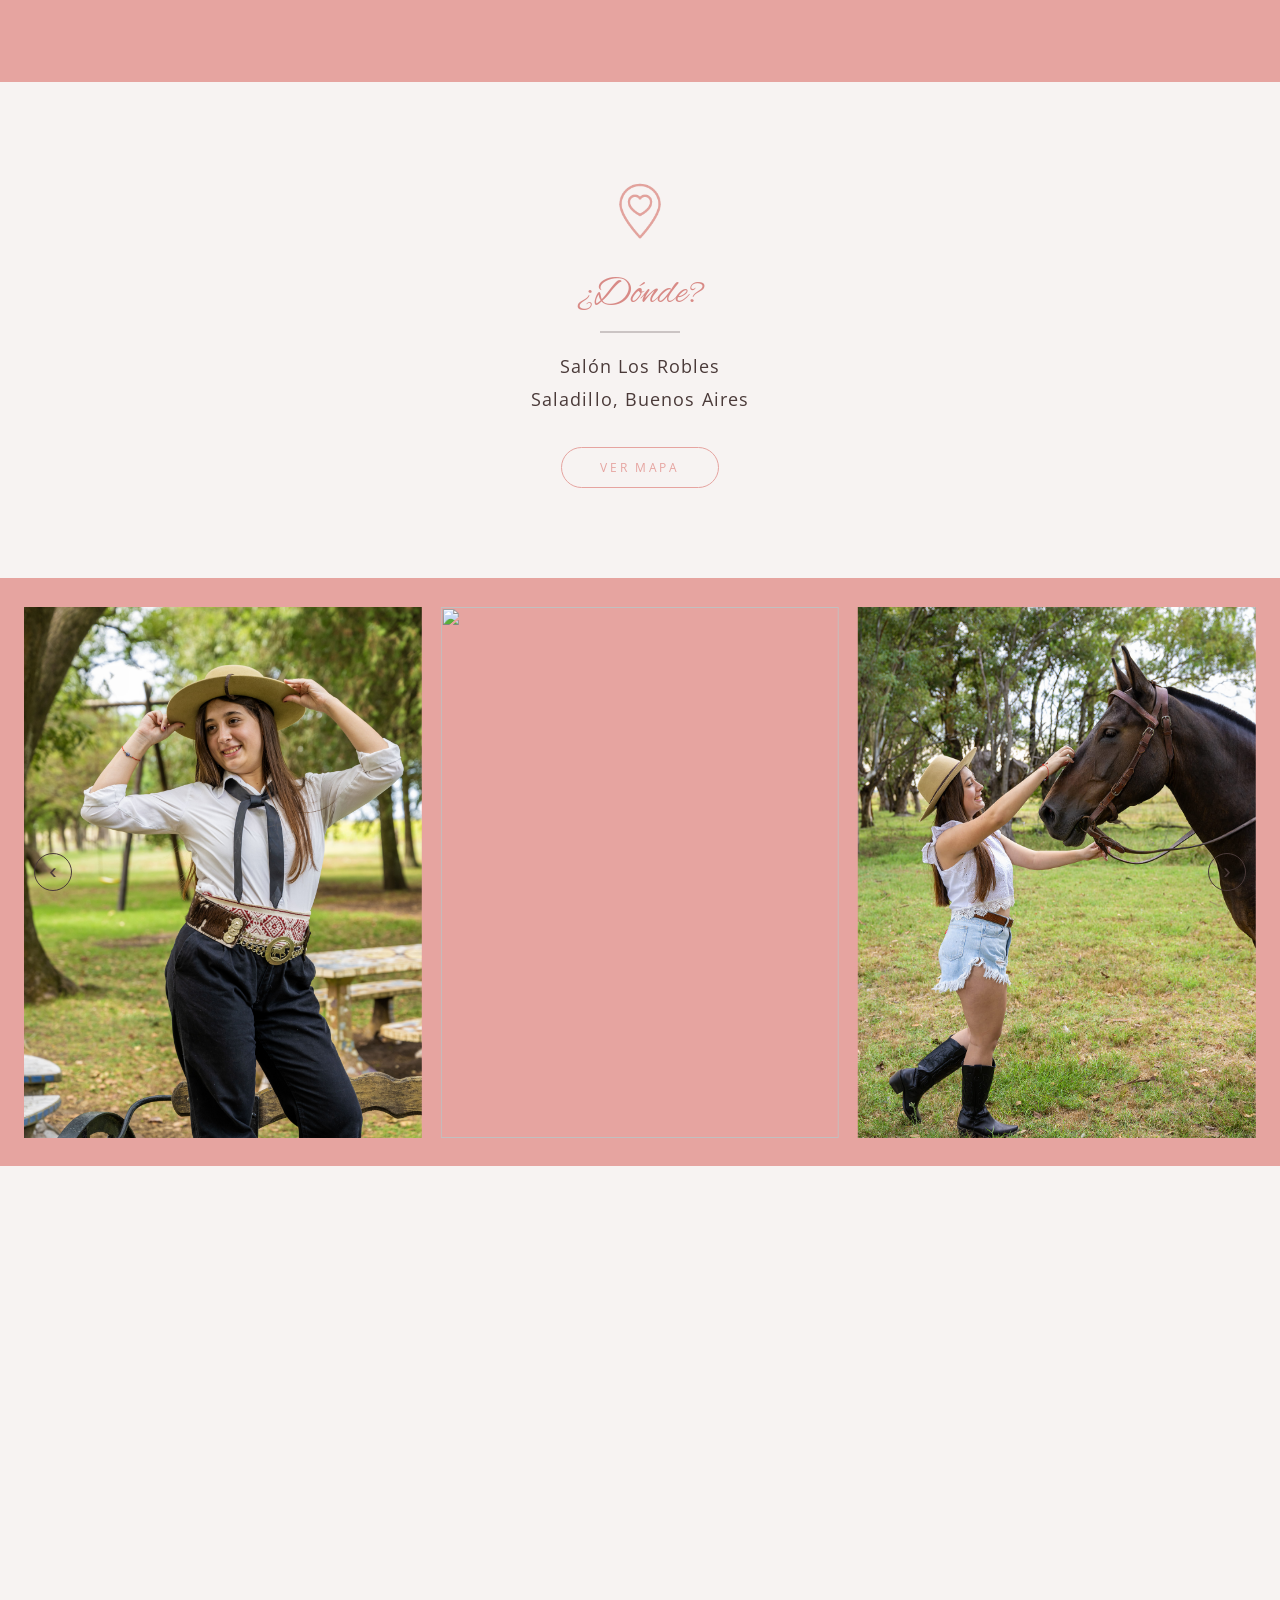
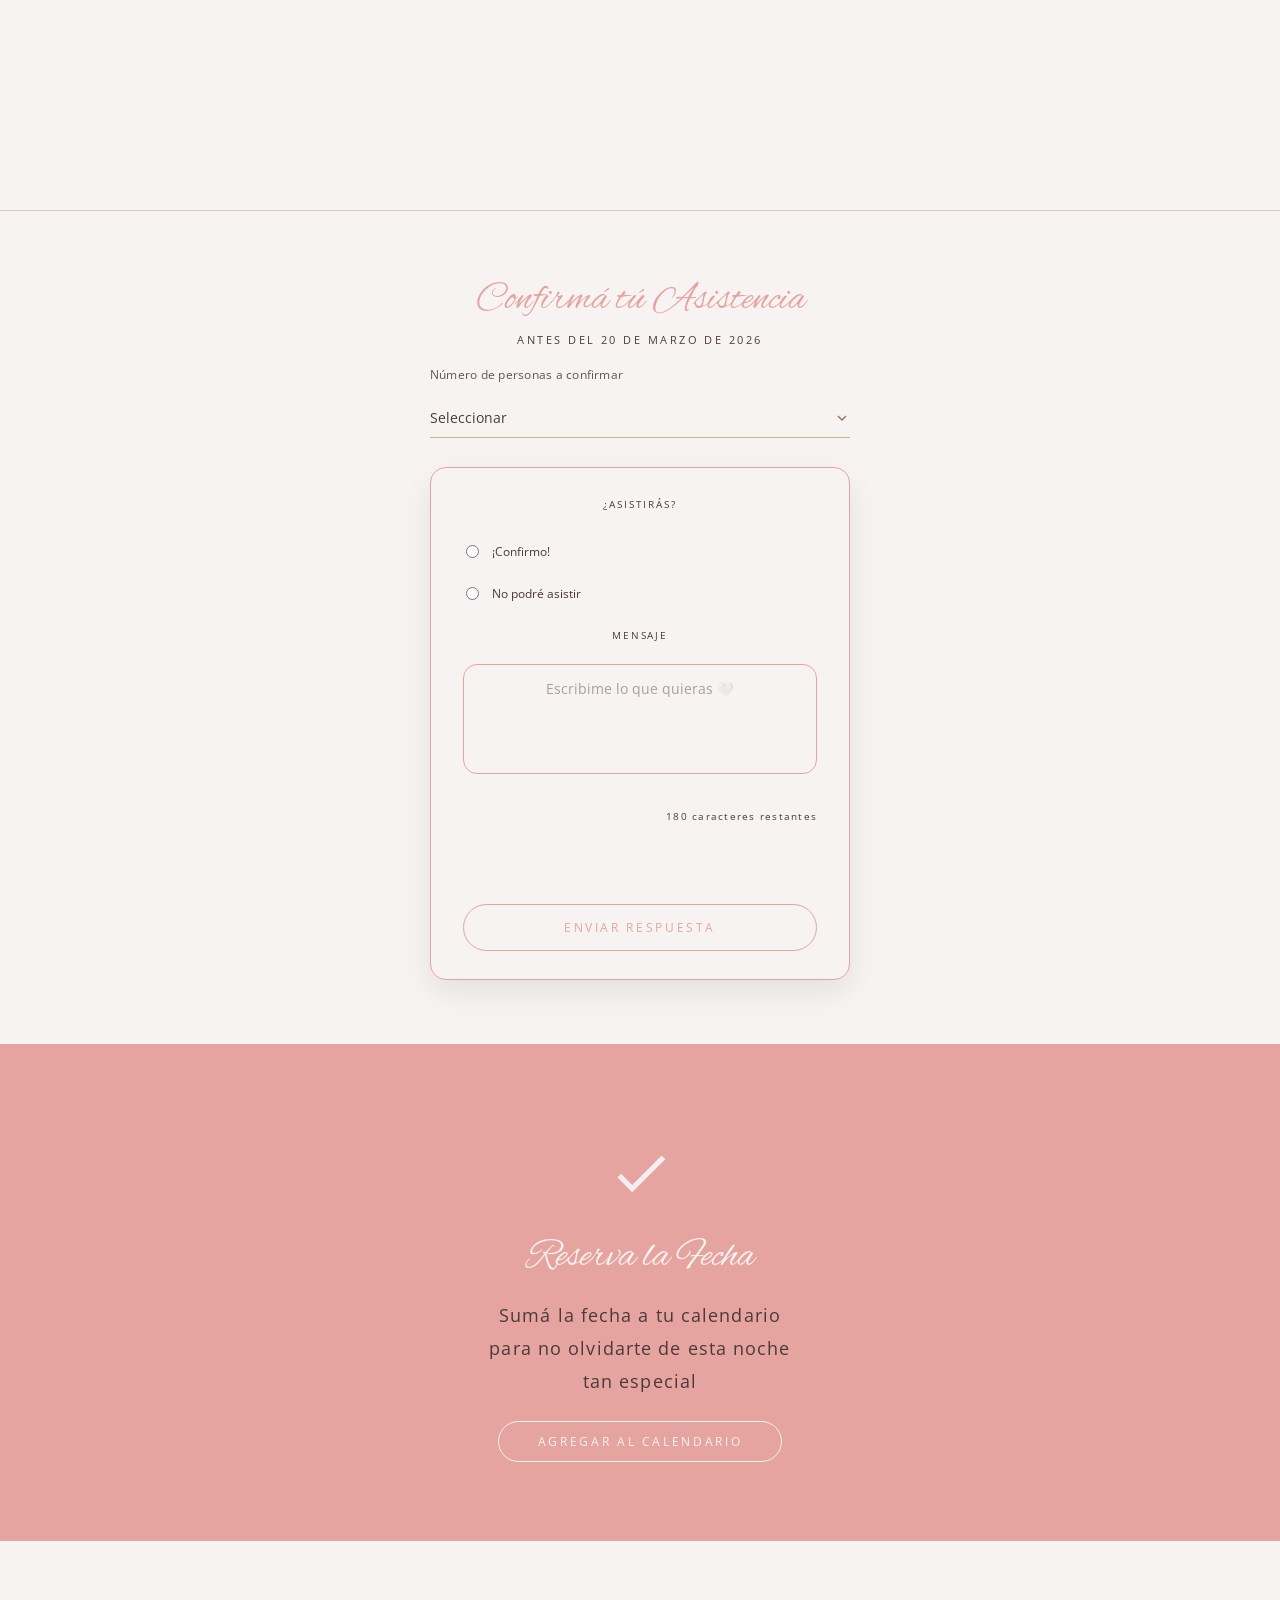
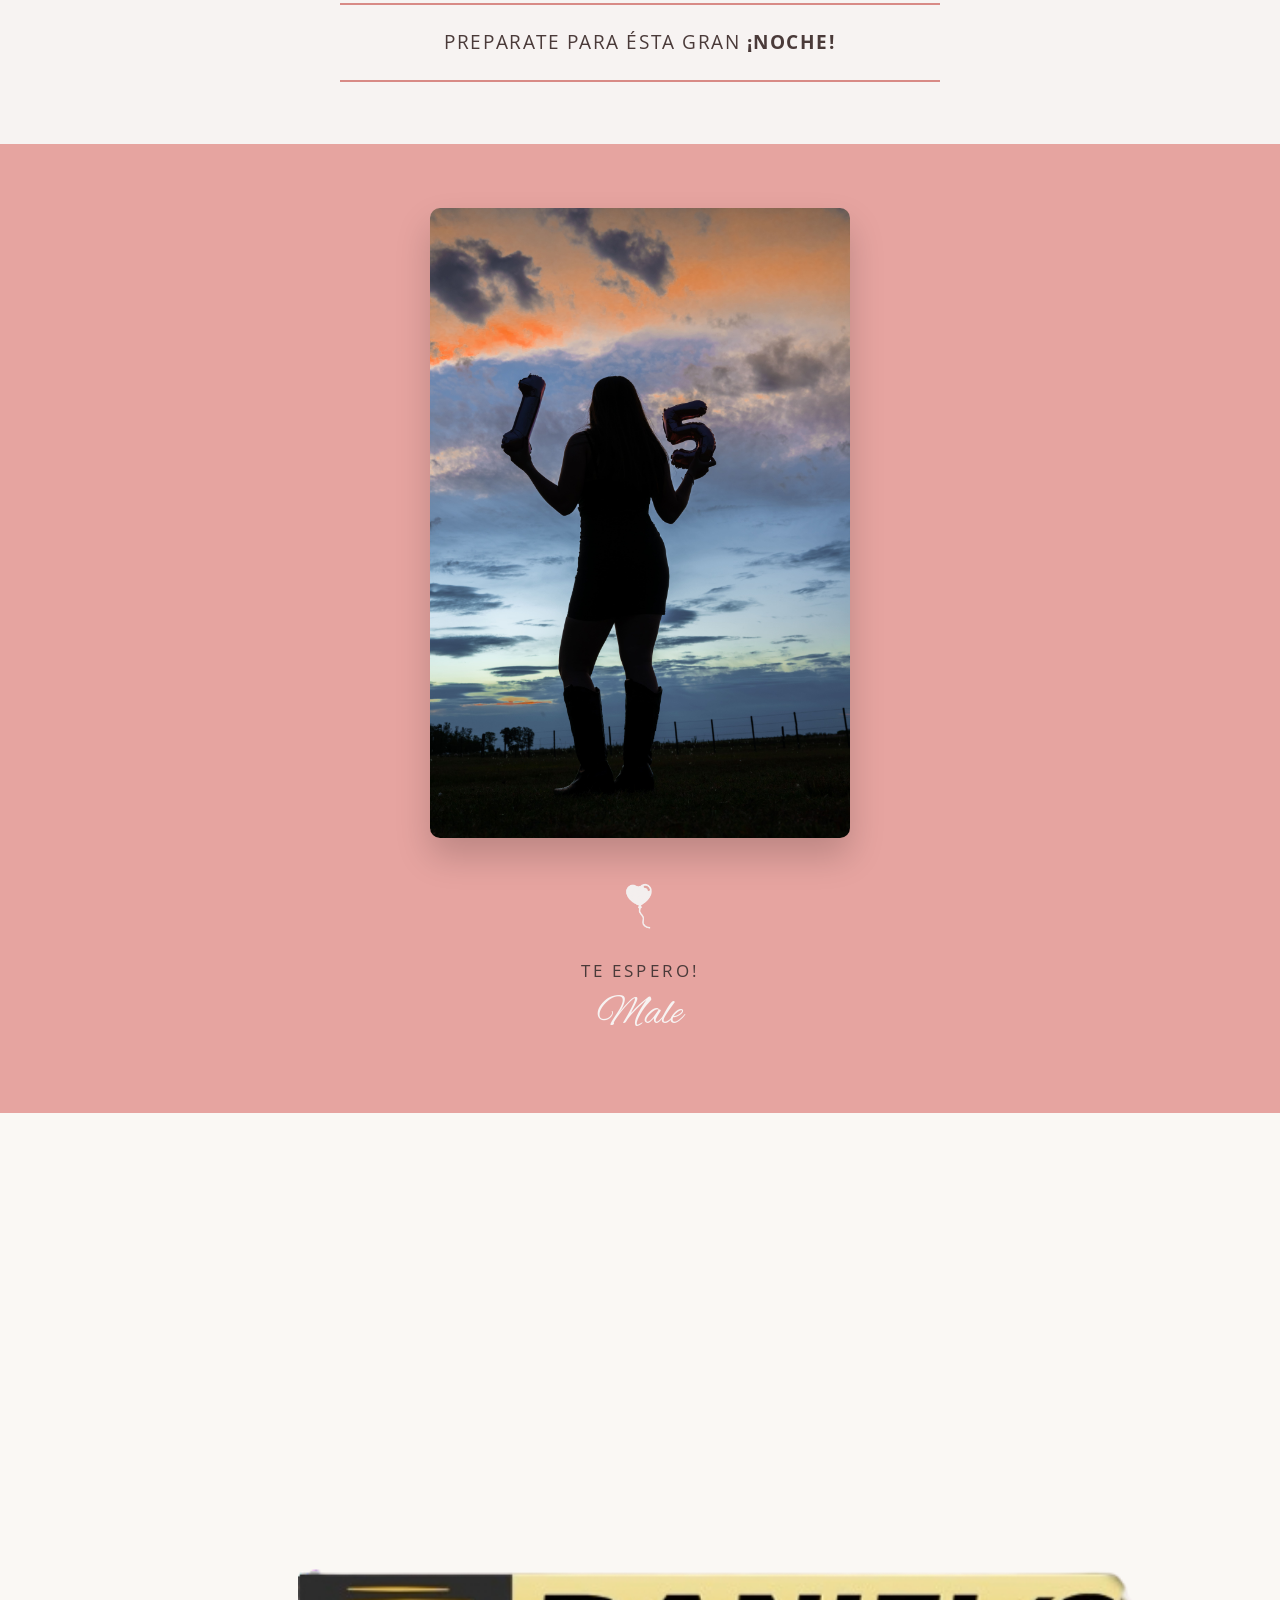
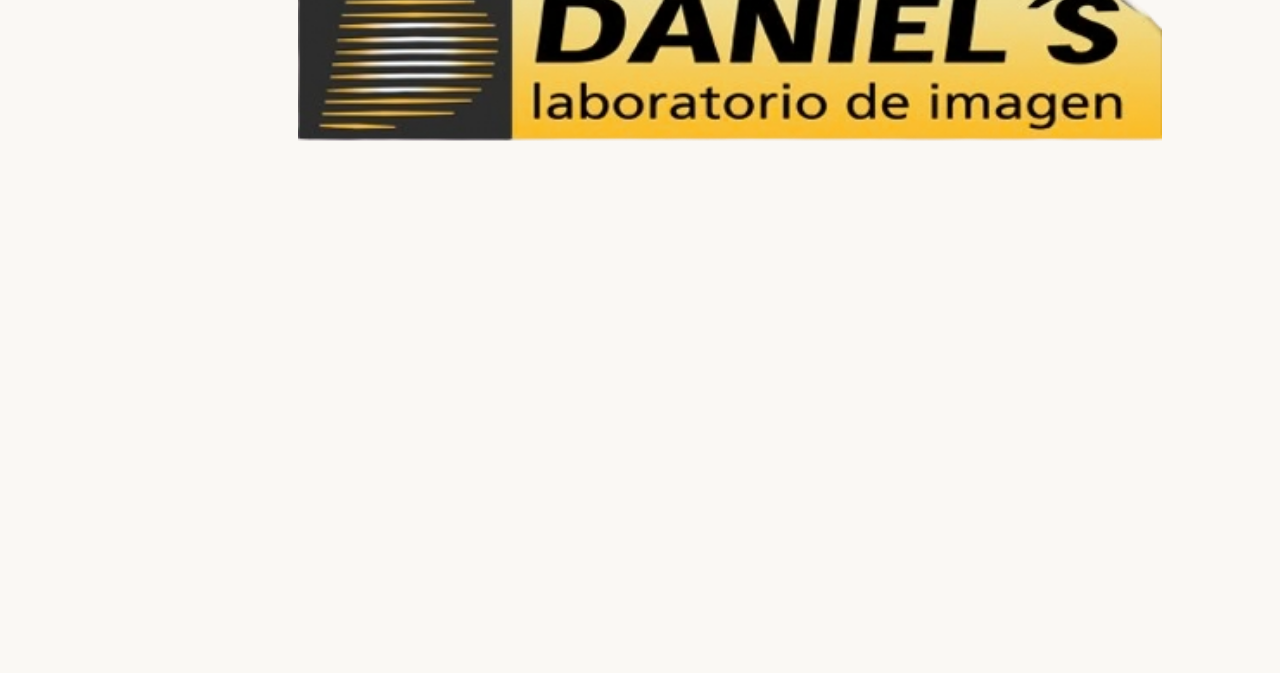
==== commit 828ad366: "Update invitacion.html" ====
--- a/invitacion.html
+++ b/invitacion.html
@@ -547,9 +547,12 @@
 
   <script src="script.js"></script>
 
-  <footer class="footer">
+  
+   <footer class="footer">
 
   <div class="footer-contenido">
+
+    <img src="daniels-logo.png" alt="Daniel's laboratorio de imagen" class="footer-logo-daniels">
 
   </div>
 
@@ -562,3 +565,4 @@
 
 
 
+
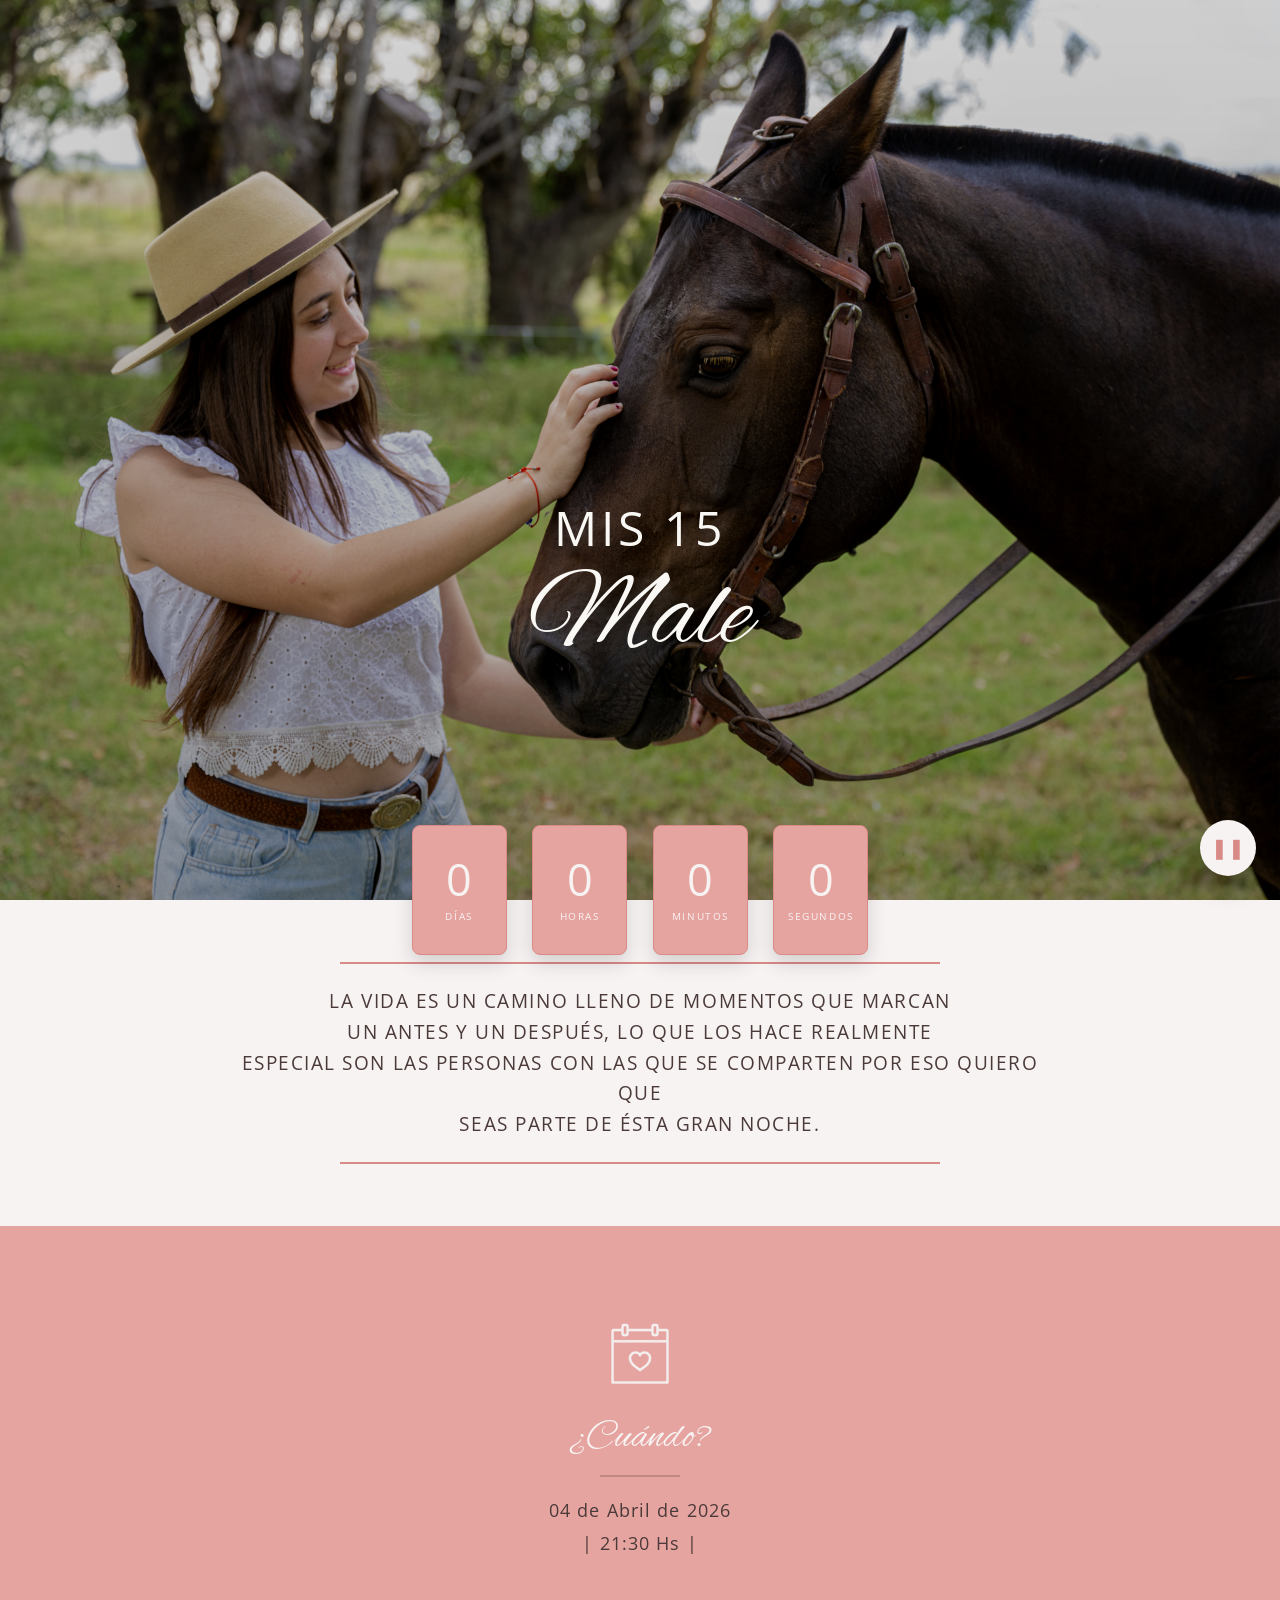
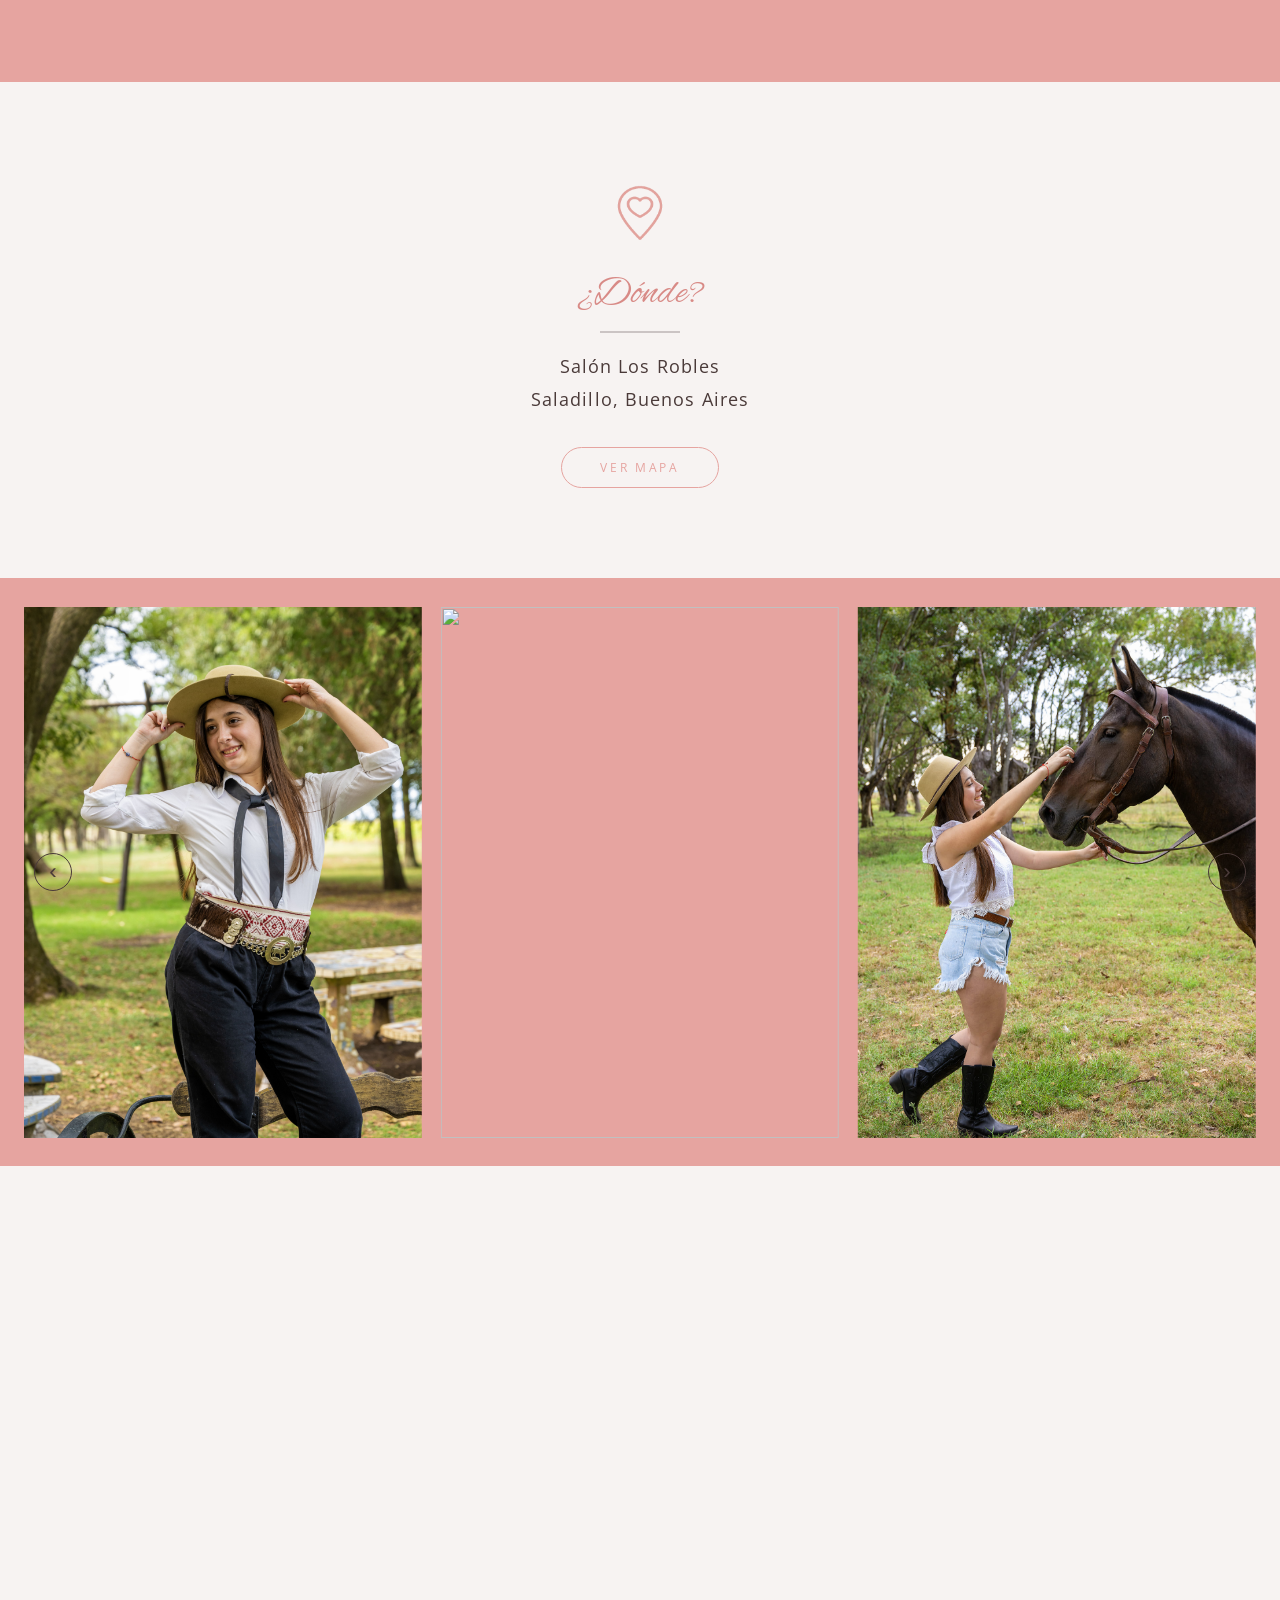
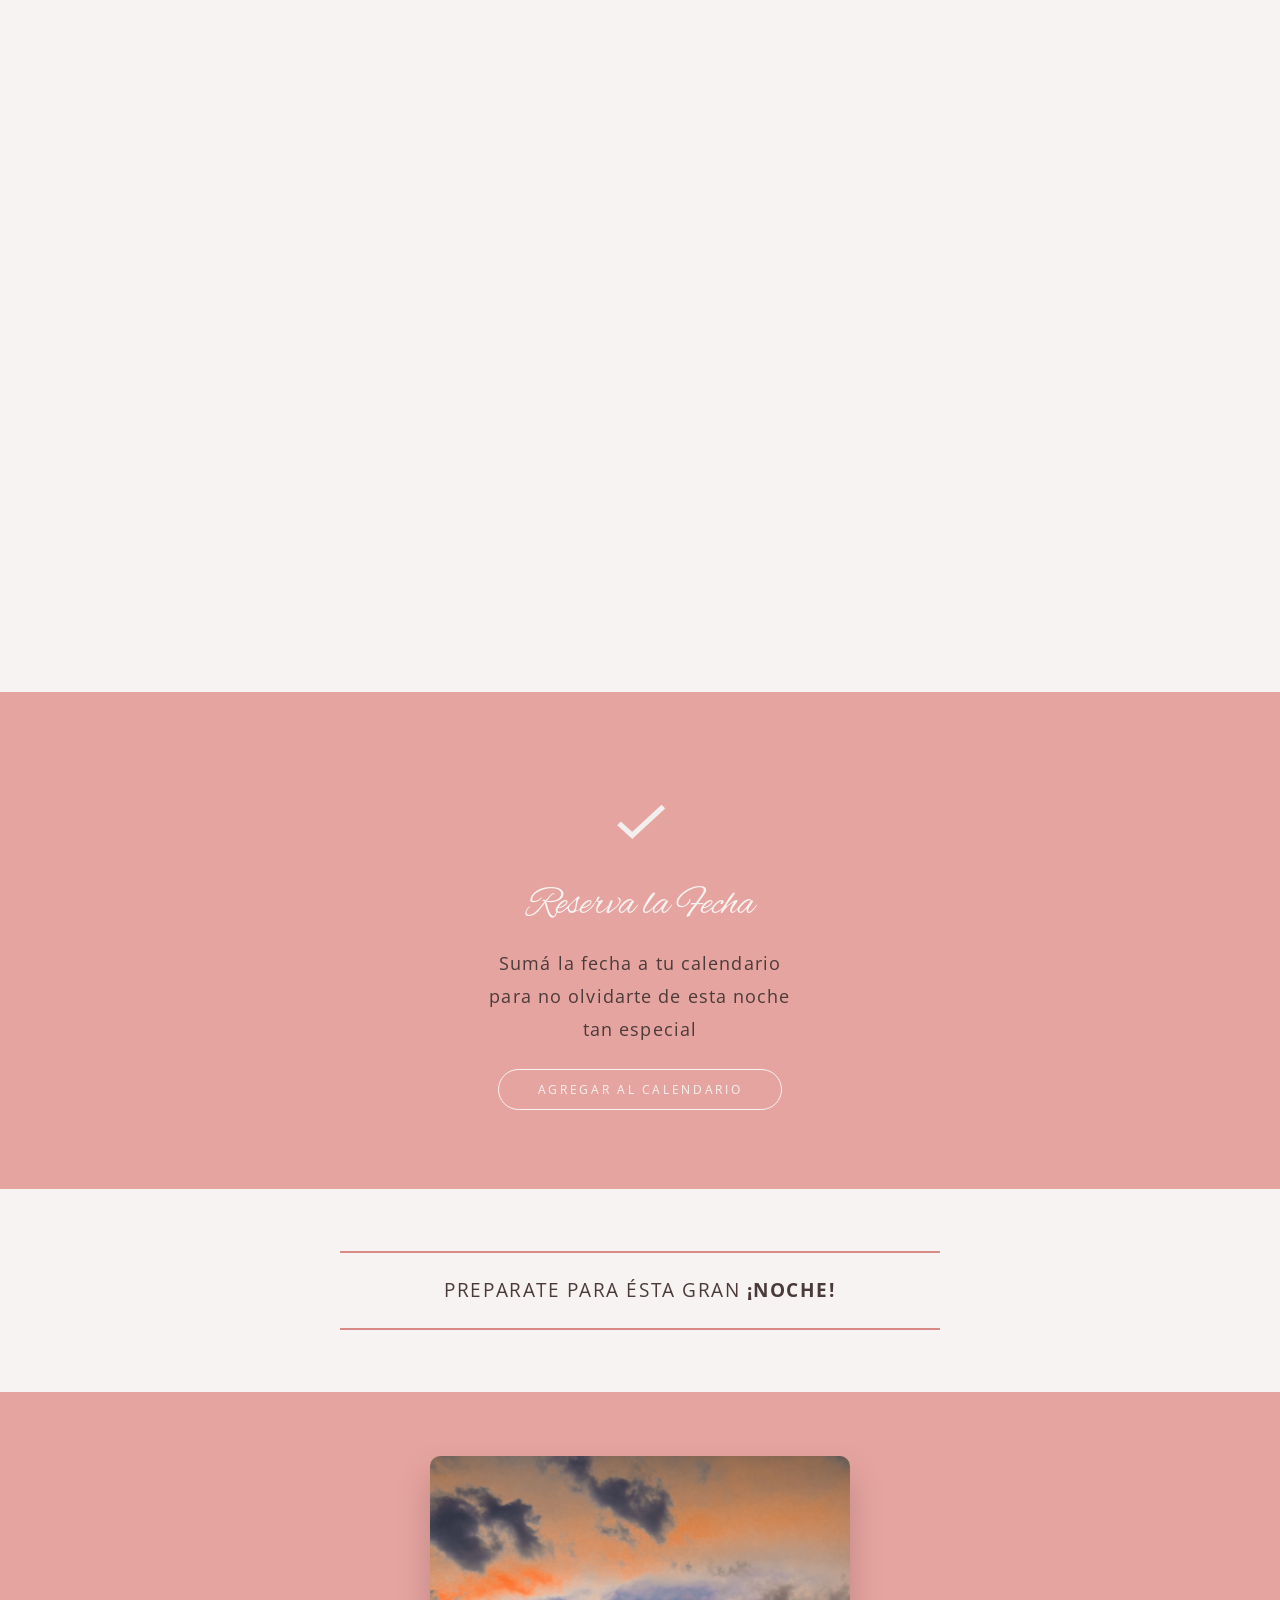
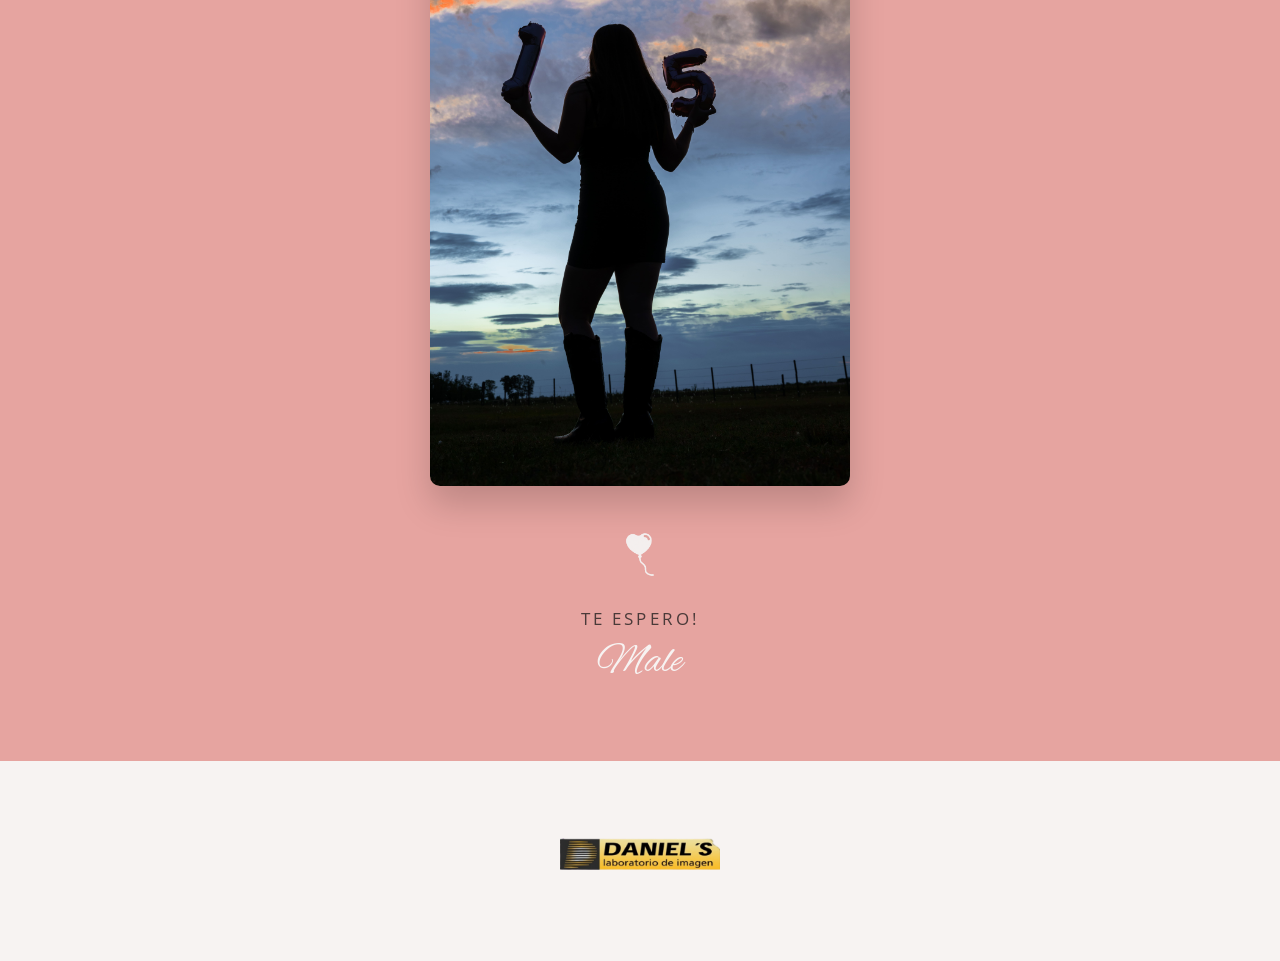
==== commit 7bd45d58: "Update invitacion.html" ====
--- a/invitacion.html
+++ b/invitacion.html
@@ -322,16 +322,7 @@
      faltar en la playlist de la fiesta?
   </p>
 
-  <!-- 🎧 VISTA PREVIA SPOTIFY -->
-  <div class="spotify-preview">
-    <iframe
-src="https://open.spotify.com/embed/playlist/1Nv7Byeky672iIqFgaaTHV?theme=0"
-loading="lazy"
-allow="autoplay; clipboard-write; encrypted-media; fullscreen; picture-in-picture">
-</iframe>
-  </div>
-
-  <a
+    <a
     href="https://open.spotify.com/playlist/1Nv7Byeky672iIqFgaaTHV?si=Cf5JRsGTRLe-jTcQRx_o3g&pt=467a1d64c86db65dd7f4124edf9e738d&pi=liHEUM7JQKGcd"
     target="_blank"
     class="musica-boton"
@@ -566,3 +557,4 @@
 
 
 
+
--- a/inv.css
+++ b/inv.css
@@ -1593,45 +1593,20 @@
   }
 }
 
-/* =======================
-   FOOTER
-======================= */
-
-.footer {
-  background-color: #FAF8F4; /* beige */
-  padding: 2.5rem 1.5rem;
-}
-
-.footer-contenido {
-  max-width: 900px;
-  margin: 0 auto;
-
-  display: flex;
-  align-items: center;
-  justify-content: space-between;
-}
-
-/* LOGO */
-.footer-logo {
-  width: 90px;
-}
-
-/* REDES */
-.footer-redes {
-  display: flex;
-  gap: 1.2rem;
-}
-
-.footer-icono img {
-  width: 28px;
-  opacity: 0.85;
-  transition: transform 0.3s ease, opacity 0.3s ease;
-}
-
-.footer-icono:hover img {
-  transform: scale(1.12);
-  opacity: 1;
-}
+.footer-contenido{
+display:flex;
+justify-content:center;
+align-items:center;
+}
+
+.footer-logo-daniels{
+width:200px;
+max-width:60%;
+height:auto;
+object-fit:contain;
+}
+
+
 
 @media (max-width: 480px) {
   .footer-contenido {
@@ -1810,3 +1785,6 @@
 background:#F7F3F2;
 }
 
+
+
+
